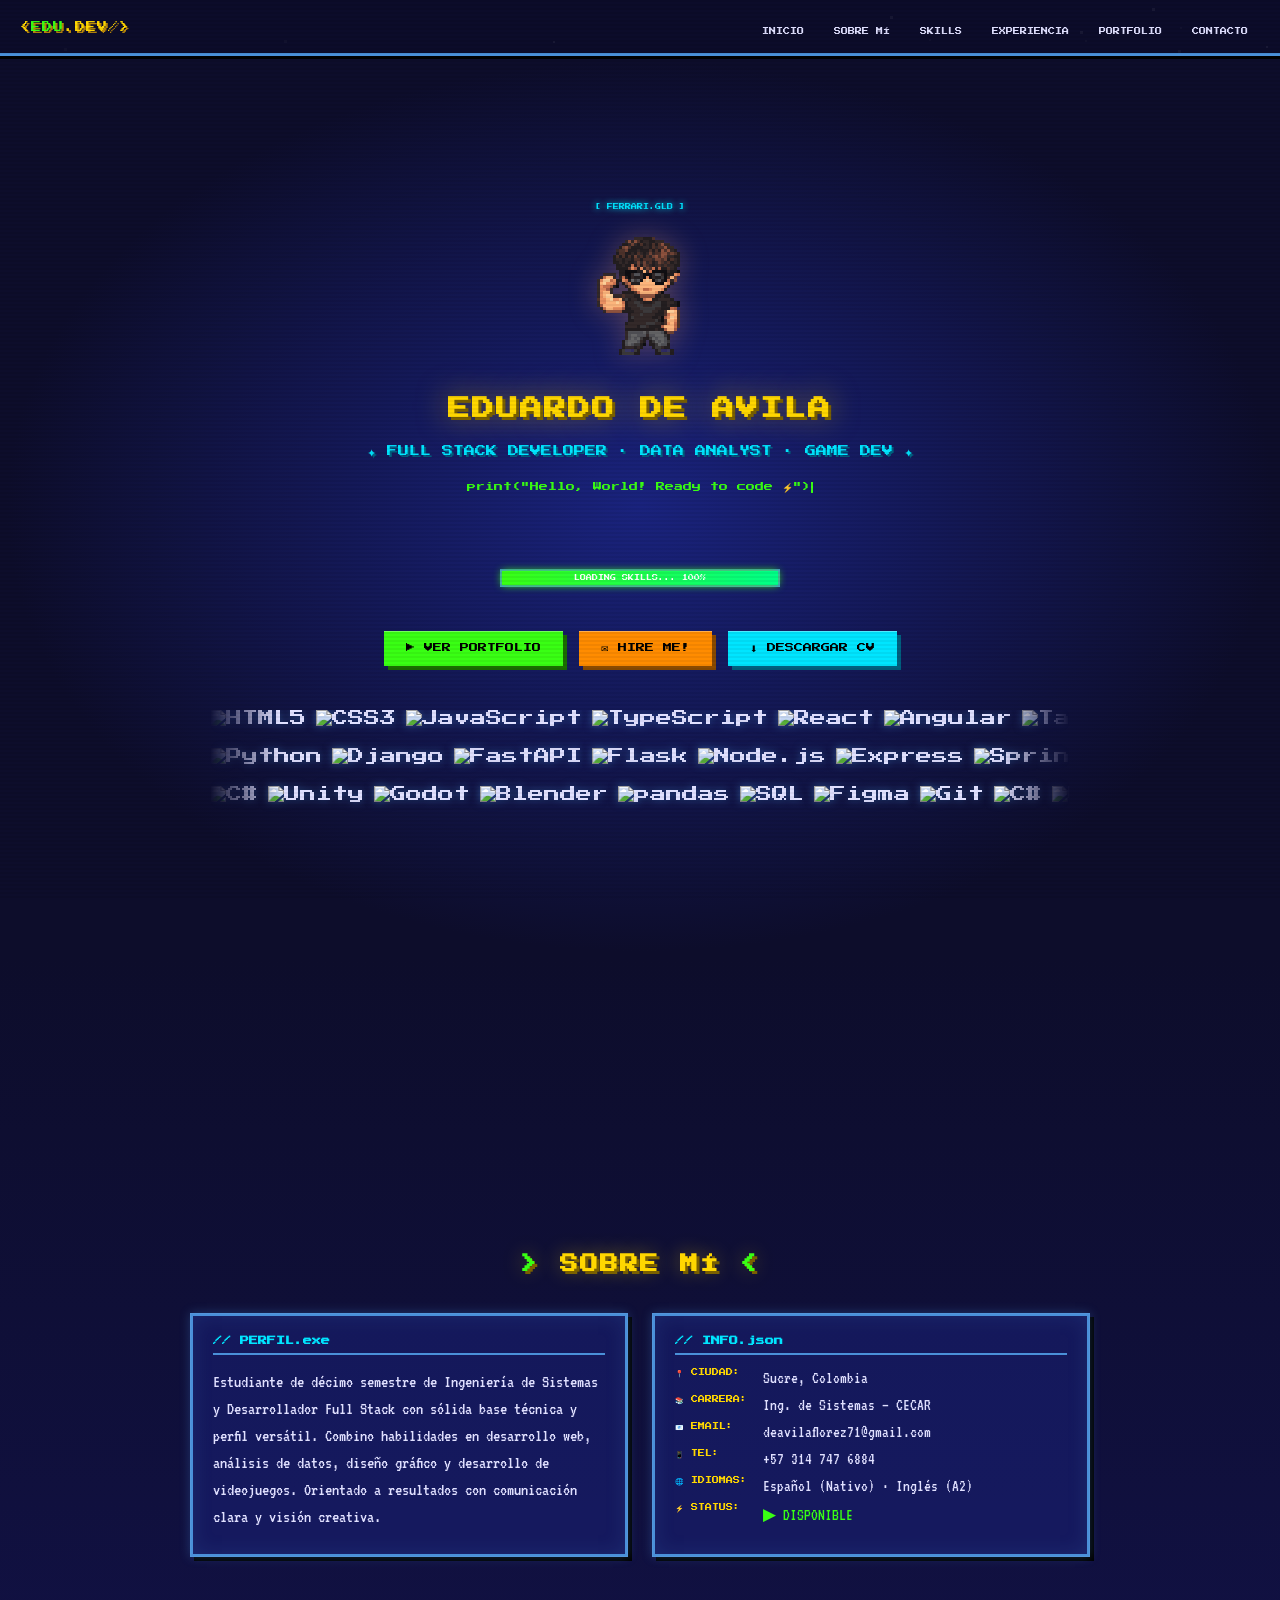
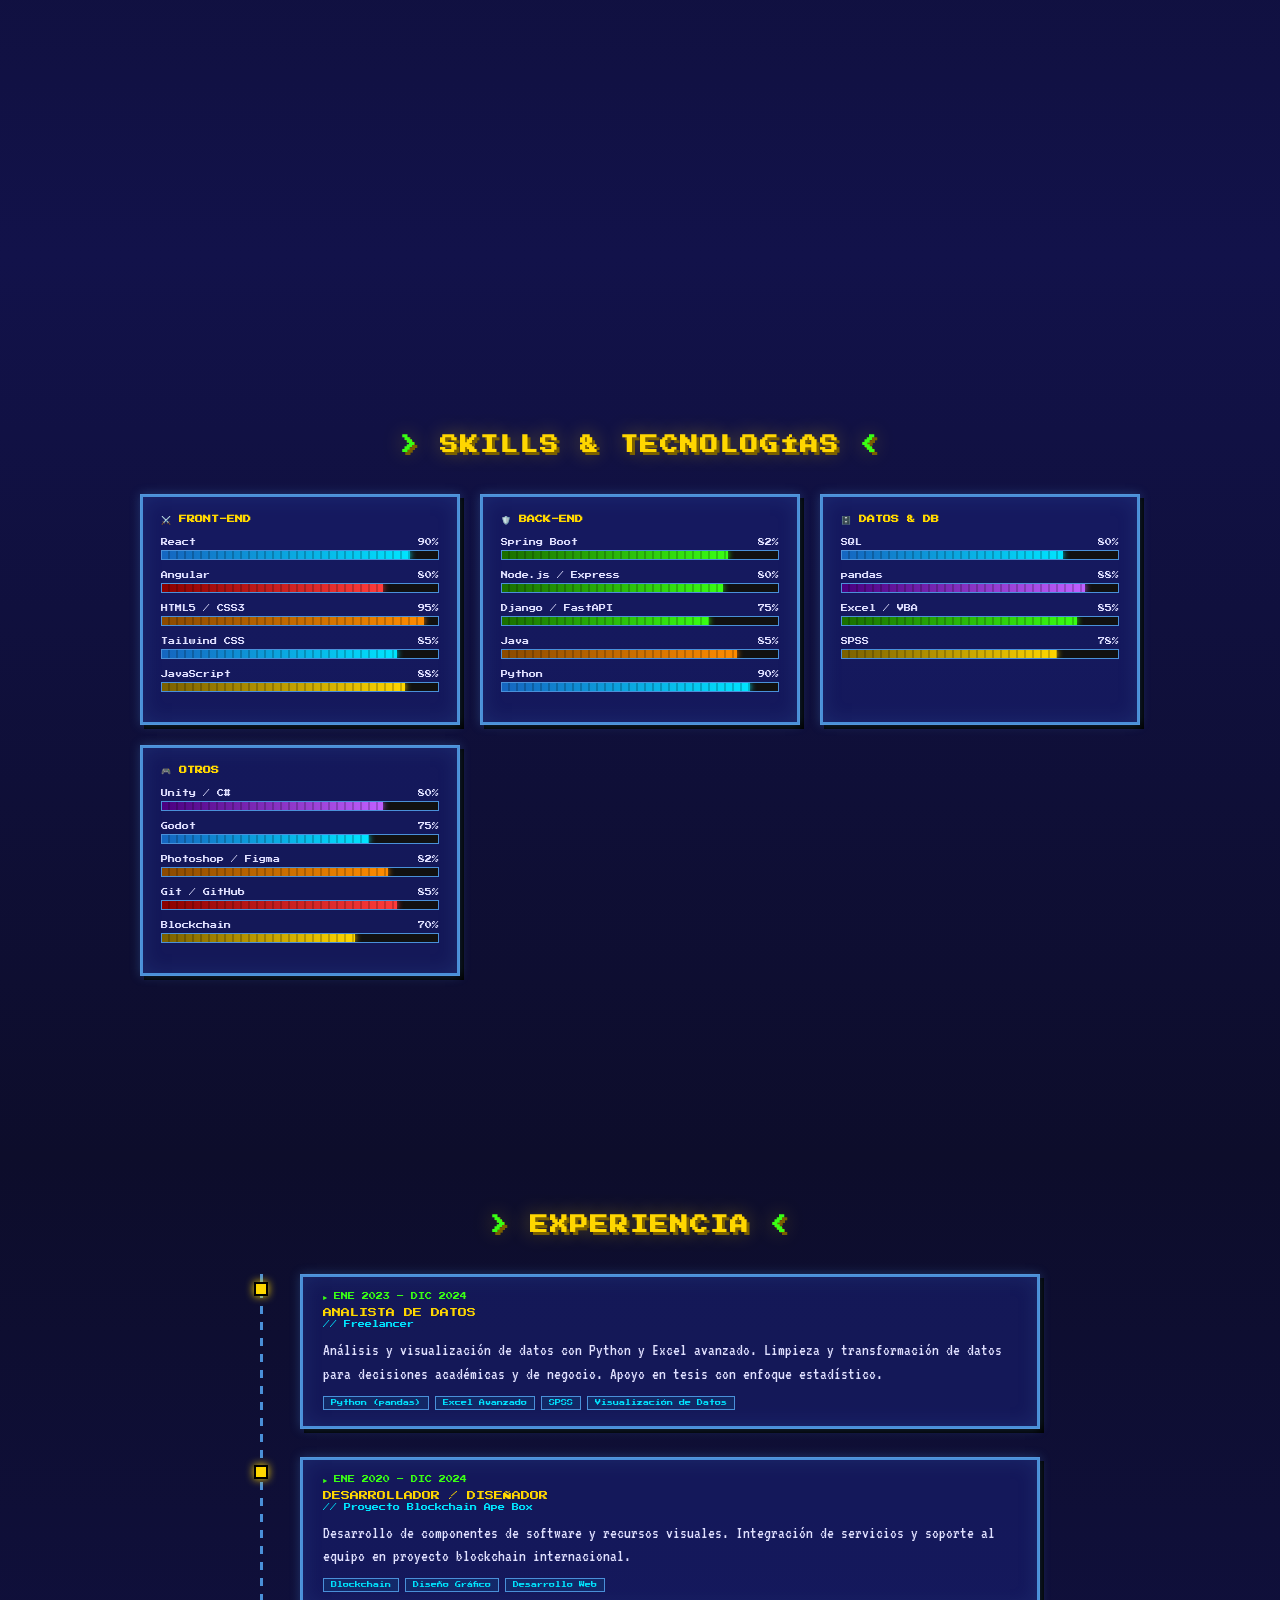
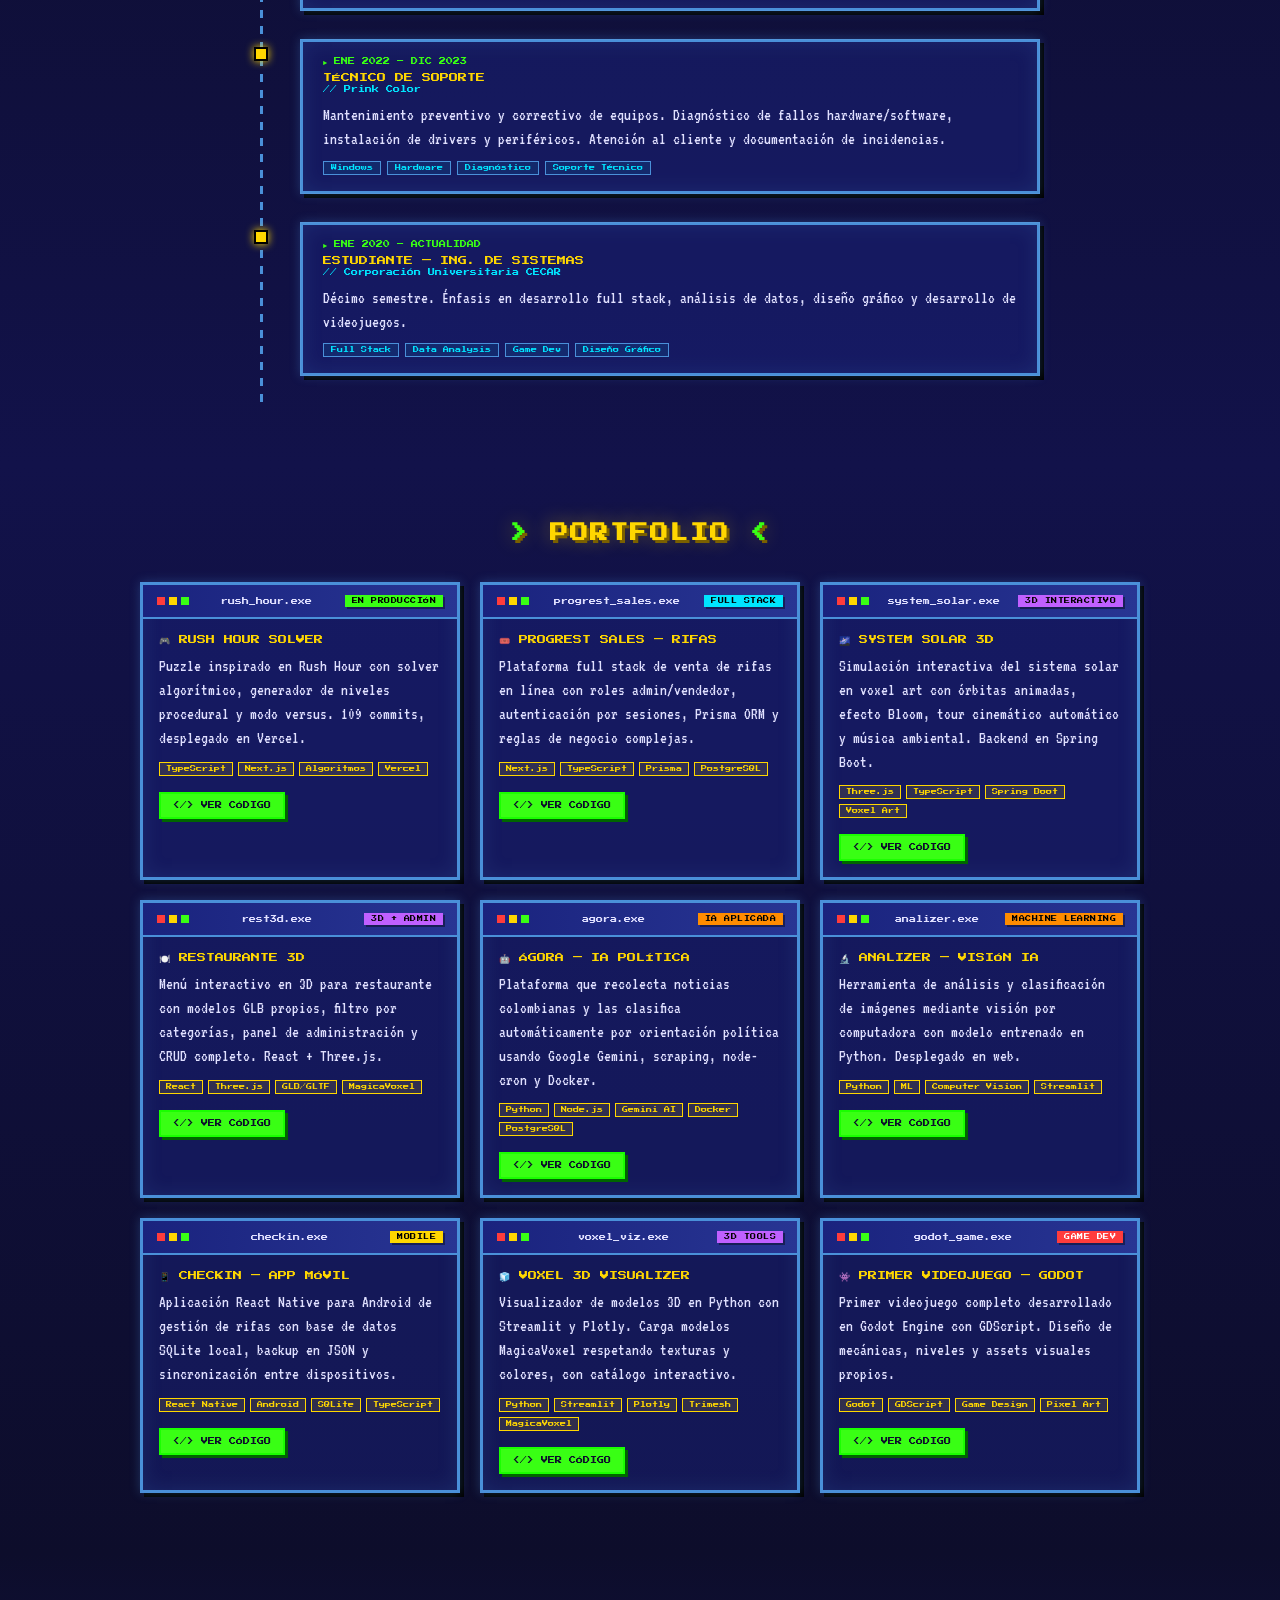
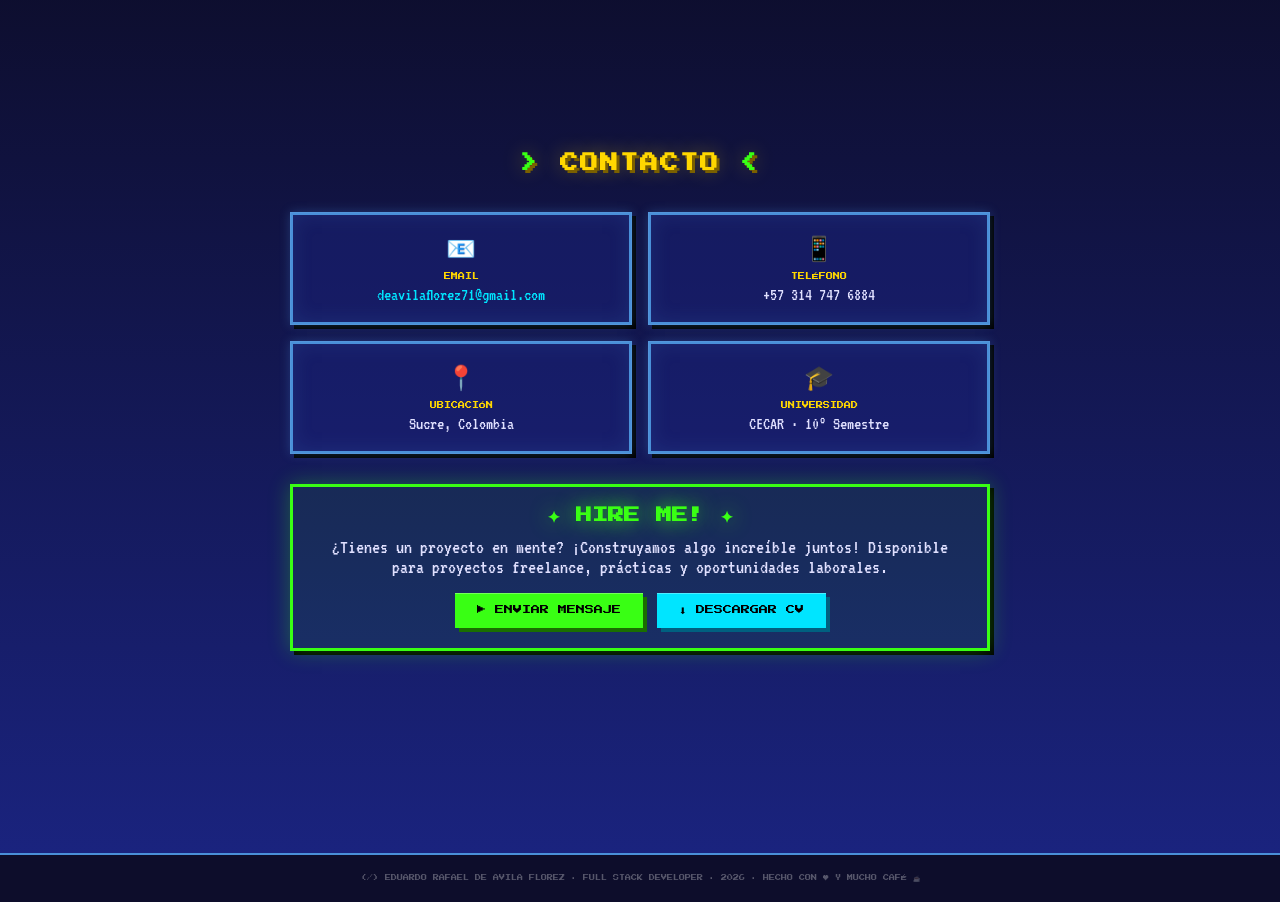
==== index.html @ db842cb8 "Initial commit" ====
<!DOCTYPE html>
<html lang="es">
<head>
  <meta charset="UTF-8" />
  <meta name="viewport" content="width=device-width, initial-scale=1.0, viewport-fit=cover"/>
  <meta name="theme-color" content="#0d0d2b"/>
  <meta name="mobile-web-app-capable" content="yes"/>
  <meta name="apple-mobile-web-app-capable" content="yes"/>
  <meta name="apple-mobile-web-app-status-bar-style" content="black-translucent"/>
  <title>Eduardo De Avila | Full Stack Developer</title>
  <link rel="stylesheet" href="assets/css/style.css"/>
</head>
<body>

<!-- Starfield Canvas -->
<canvas id="stars-canvas"></canvas>

<!-- NAV -->
<nav>
  <div class="nav-logo">&lt;<span>EDU</span>.DEV/&gt;</div>
  <ul class="nav-links" id="nav-links">
    <li><a href="#hero">INICIO</a></li>
    <li><a href="#about">SOBRE MÍ</a></li>
    <li><a href="#skills">SKILLS</a></li>
    <li><a href="#experience">EXPERIENCIA</a></li>
    <li><a href="#portfolio">PORTFOLIO</a></li>
    <li><a href="#contact">CONTACTO</a></li>
  </ul>
  <!-- Botón hamburguesa (solo mobile) -->
  <button class="hamburger" id="hamburger" aria-label="Menú">
    <span></span><span></span><span></span>
  </button>
</nav>

<!-- Menú mobile desplegable -->
<div class="mobile-menu" id="mobile-menu">
  <a href="#hero"       class="mobile-link">INICIO</a>
  <a href="#about"      class="mobile-link">SOBRE MÍ</a>
  <a href="#skills"     class="mobile-link">SKILLS</a>
  <a href="#experience" class="mobile-link">EXPERIENCIA</a>
  <a href="#portfolio"  class="mobile-link">PORTFOLIO</a>
  <a href="#contact"    class="mobile-link">CONTACTO</a>
</div>

<main>

  <!-- ===== HERO ===== -->
  <section id="hero">

    <!-- Three.js canvas para modelos 3D flotantes -->
    <canvas id="three-canvas"></canvas>
    <div class="model-label" id="label-bikes"></div>
    <div class="model-label" id="label-ferrari">[ FERRARI.GLB ]</div>

    <!-- Pixel art character — Eduardo -->
    <img class="pixel-char" src="assets/images/pixelCharacter.png" alt="Eduardo pixel art character"/>

    <h1 class="hero-name">EDUARDO DE AVILA</h1>
    <p class="hero-title">✦ FULL STACK DEVELOPER · DATA ANALYST · GAME DEV ✦</p>

    <div style="overflow:hidden; max-width: 500px; margin: 0 auto 20px;">
      <p class="typewriter">print("Hello, World! Ready to code ⚡")</p>
    </div>

    <div class="loading-bar-container">
      <div class="loading-bar-fill"></div>
      <span class="loading-bar-text">LOADING SKILLS... 100%</span>
    </div>

    <div class="hero-buttons" style="margin-top: 28px;">
      <a href="#portfolio" class="btn-pixel btn-hire">▶ VER PORTFOLIO</a>
      <a href="#contact" class="btn-pixel btn-contact">✉ HIRE ME!</a>
      <a href="assets/Eduardo_De_Avila_CV_2026.pdf" download class="btn-pixel btn-cv">⬇ DESCARGAR CV</a>
    </div>

    <!-- Tech badges — scroll marquee infinito -->
    <div class="badges-wrapper">
      <div class="badges-track">

        <!-- Fila 1: Web & Front-end -->
        <div class="badge-row">
          <img src="https://img.shields.io/badge/HTML5-E34F26?style=for-the-badge&logo=html5&logoColor=white" alt="HTML5"/>
          <img src="https://img.shields.io/badge/CSS3-1572B6?style=for-the-badge&logo=css3&logoColor=white" alt="CSS3"/>
          <img src="https://img.shields.io/badge/JavaScript-F7DF1E?style=for-the-badge&logo=javascript&logoColor=black" alt="JavaScript"/>
          <img src="https://img.shields.io/badge/TypeScript-3178C6?style=for-the-badge&logo=typescript&logoColor=white" alt="TypeScript"/>
          <img src="https://img.shields.io/badge/React-20232A?style=for-the-badge&logo=react&logoColor=61DAFB" alt="React"/>
          <img src="https://img.shields.io/badge/Angular-DD0031?style=for-the-badge&logo=angular&logoColor=white" alt="Angular"/>
          <img src="https://img.shields.io/badge/Tailwind_CSS-38B2AC?style=for-the-badge&logo=tailwind-css&logoColor=white" alt="Tailwind"/>
          <img src="https://img.shields.io/badge/Three.js-000000?style=for-the-badge&logo=three.js&logoColor=white" alt="Three.js"/>
          <!-- duplicado para loop continuo -->
          <img src="https://img.shields.io/badge/HTML5-E34F26?style=for-the-badge&logo=html5&logoColor=white" alt="HTML5"/>
          <img src="https://img.shields.io/badge/CSS3-1572B6?style=for-the-badge&logo=css3&logoColor=white" alt="CSS3"/>
          <img src="https://img.shields.io/badge/JavaScript-F7DF1E?style=for-the-badge&logo=javascript&logoColor=black" alt="JavaScript"/>
          <img src="https://img.shields.io/badge/TypeScript-3178C6?style=for-the-badge&logo=typescript&logoColor=white" alt="TypeScript"/>
          <img src="https://img.shields.io/badge/React-20232A?style=for-the-badge&logo=react&logoColor=61DAFB" alt="React"/>
          <img src="https://img.shields.io/badge/Angular-DD0031?style=for-the-badge&logo=angular&logoColor=white" alt="Angular"/>
          <img src="https://img.shields.io/badge/Tailwind_CSS-38B2AC?style=for-the-badge&logo=tailwind-css&logoColor=white" alt="Tailwind"/>
          <img src="https://img.shields.io/badge/Three.js-000000?style=for-the-badge&logo=three.js&logoColor=white" alt="Three.js"/>
        </div>

        <!-- Fila 2: Back-end & Python (dirección inversa) -->
        <div class="badge-row badge-row-reverse">
          <img src="https://img.shields.io/badge/Python-3776AB?style=for-the-badge&logo=python&logoColor=white" alt="Python"/>
          <img src="https://img.shields.io/badge/Django-092E20?style=for-the-badge&logo=django&logoColor=white" alt="Django"/>
          <img src="https://img.shields.io/badge/FastAPI-009688?style=for-the-badge&logo=fastapi&logoColor=white" alt="FastAPI"/>
          <img src="https://img.shields.io/badge/Flask-000000?style=for-the-badge&logo=flask&logoColor=white" alt="Flask"/>
          <img src="https://img.shields.io/badge/Node.js-339933?style=for-the-badge&logo=nodedotjs&logoColor=white" alt="Node.js"/>
          <img src="https://img.shields.io/badge/Express.js-404D59?style=for-the-badge&logo=express&logoColor=white" alt="Express"/>
          <img src="https://img.shields.io/badge/Spring_Boot-6DB33F?style=for-the-badge&logo=spring-boot&logoColor=white" alt="Spring Boot"/>
          <img src="https://img.shields.io/badge/Java-ED8B00?style=for-the-badge&logo=openjdk&logoColor=white" alt="Java"/>
          <!-- duplicado -->
          <img src="https://img.shields.io/badge/Python-3776AB?style=for-the-badge&logo=python&logoColor=white" alt="Python"/>
          <img src="https://img.shields.io/badge/Django-092E20?style=for-the-badge&logo=django&logoColor=white" alt="Django"/>
          <img src="https://img.shields.io/badge/FastAPI-009688?style=for-the-badge&logo=fastapi&logoColor=white" alt="FastAPI"/>
          <img src="https://img.shields.io/badge/Flask-000000?style=for-the-badge&logo=flask&logoColor=white" alt="Flask"/>
          <img src="https://img.shields.io/badge/Node.js-339933?style=for-the-badge&logo=nodedotjs&logoColor=white" alt="Node.js"/>
          <img src="https://img.shields.io/badge/Express.js-404D59?style=for-the-badge&logo=express&logoColor=white" alt="Express"/>
          <img src="https://img.shields.io/badge/Spring_Boot-6DB33F?style=for-the-badge&logo=spring-boot&logoColor=white" alt="Spring Boot"/>
          <img src="https://img.shields.io/badge/Java-ED8B00?style=for-the-badge&logo=openjdk&logoColor=white" alt="Java"/>
        </div>

        <!-- Fila 3: Game Dev, Datos & Diseño -->
        <div class="badge-row">
          <img src="https://img.shields.io/badge/C%23-239120?style=for-the-badge&logo=csharp&logoColor=white" alt="C#"/>
          <img src="https://img.shields.io/badge/Unity-100000?style=for-the-badge&logo=unity&logoColor=white" alt="Unity"/>
          <img src="https://img.shields.io/badge/Godot-478CBF?style=for-the-badge&logo=godot-engine&logoColor=white" alt="Godot"/>
          <img src="https://img.shields.io/badge/Blender-F5792A?style=for-the-badge&logo=blender&logoColor=white" alt="Blender"/>
          <img src="https://img.shields.io/badge/pandas-150458?style=for-the-badge&logo=pandas&logoColor=white" alt="pandas"/>
          <img src="https://img.shields.io/badge/SQL-4479A1?style=for-the-badge&logo=mysql&logoColor=white" alt="SQL"/>
          <img src="https://img.shields.io/badge/Figma-F24E1E?style=for-the-badge&logo=figma&logoColor=white" alt="Figma"/>
          <img src="https://img.shields.io/badge/Git-F05032?style=for-the-badge&logo=git&logoColor=white" alt="Git"/>
          <!-- duplicado -->
          <img src="https://img.shields.io/badge/C%23-239120?style=for-the-badge&logo=csharp&logoColor=white" alt="C#"/>
          <img src="https://img.shields.io/badge/Unity-100000?style=for-the-badge&logo=unity&logoColor=white" alt="Unity"/>
          <img src="https://img.shields.io/badge/Godot-478CBF?style=for-the-badge&logo=godot-engine&logoColor=white" alt="Godot"/>
          <img src="https://img.shields.io/badge/Blender-F5792A?style=for-the-badge&logo=blender&logoColor=white" alt="Blender"/>
          <img src="https://img.shields.io/badge/pandas-150458?style=for-the-badge&logo=pandas&logoColor=white" alt="pandas"/>
          <img src="https://img.shields.io/badge/SQL-4479A1?style=for-the-badge&logo=mysql&logoColor=white" alt="SQL"/>
          <img src="https://img.shields.io/badge/Figma-F24E1E?style=for-the-badge&logo=figma&logoColor=white" alt="Figma"/>
          <img src="https://img.shields.io/badge/Git-F05032?style=for-the-badge&logo=git&logoColor=white" alt="Git"/>
        </div>

      </div>
    </div>
  </section>

  <!-- ===== ABOUT ===== -->
  <section id="about">
    <h2 class="section-title reveal">SOBRE MÍ</h2>

    <div class="about-grid">
      <div class="pixel-panel about-card reveal">
        <h3>// PERFIL.exe</h3>
        <p>
          Estudiante de décimo semestre de Ingeniería de Sistemas y Desarrollador Full Stack con sólida base técnica y perfil versátil. Combino habilidades en desarrollo web, análisis de datos, diseño gráfico y desarrollo de videojuegos. Orientado a resultados con comunicación clara y visión creativa.
        </p>
      </div>

      <div class="pixel-panel about-card reveal">
        <h3>// INFO.json</h3>
        <div class="info-row">
          <span class="info-label">📍 CIUDAD:</span>
          <span class="info-value">Sucre, Colombia</span>
        </div>
        <div class="info-row">
          <span class="info-label">📚 CARRERA:</span>
          <span class="info-value">Ing. de Sistemas — CECAR</span>
        </div>
        <div class="info-row">
          <span class="info-label">📧 EMAIL:</span>
          <span class="info-value">deavilaflorez71@gmail.com</span>
        </div>
        <div class="info-row">
          <span class="info-label">📱 TEL:</span>
          <span class="info-value">+57 314 747 6884</span>
        </div>
        <div class="info-row">
          <span class="info-label">🌐 IDIOMAS:</span>
          <span class="info-value">Español (Nativo) · Inglés (A2)</span>
        </div>
        <div class="info-row">
          <span class="info-label">⚡ STATUS:</span>
          <span class="info-value" style="color:var(--pixel-green);">▶ DISPONIBLE</span>
        </div>
      </div>
    </div>
  </section>

  <!-- ===== SKILLS ===== -->
  <section id="skills">
    <h2 class="section-title reveal">SKILLS &amp; TECNOLOGÍAS</h2>

    <div class="skills-grid">

      <div class="pixel-panel skill-category reveal">
        <h3>⚔️ FRONT-END</h3>
        <div class="skill-item">
          <div class="skill-name"><span>React</span><span>90%</span></div>
          <div class="skill-bar"><div class="skill-fill fill-blue" data-width="90"></div></div>
        </div>
        <div class="skill-item">
          <div class="skill-name"><span>Angular</span><span>80%</span></div>
          <div class="skill-bar"><div class="skill-fill fill-red" data-width="80"></div></div>
        </div>
        <div class="skill-item">
          <div class="skill-name"><span>HTML5 / CSS3</span><span>95%</span></div>
          <div class="skill-bar"><div class="skill-fill fill-orange" data-width="95"></div></div>
        </div>
        <div class="skill-item">
          <div class="skill-name"><span>Tailwind CSS</span><span>85%</span></div>
          <div class="skill-bar"><div class="skill-fill fill-blue" data-width="85"></div></div>
        </div>
        <div class="skill-item">
          <div class="skill-name"><span>JavaScript</span><span>88%</span></div>
          <div class="skill-bar"><div class="skill-fill fill-yellow" data-width="88"></div></div>
        </div>
      </div>

      <div class="pixel-panel skill-category reveal">
        <h3>🛡️ BACK-END</h3>
        <div class="skill-item">
          <div class="skill-name"><span>Spring Boot</span><span>82%</span></div>
          <div class="skill-bar"><div class="skill-fill fill-green" data-width="82"></div></div>
        </div>
        <div class="skill-item">
          <div class="skill-name"><span>Node.js / Express</span><span>80%</span></div>
          <div class="skill-bar"><div class="skill-fill fill-green" data-width="80"></div></div>
        </div>
        <div class="skill-item">
          <div class="skill-name"><span>Django / FastAPI</span><span>75%</span></div>
          <div class="skill-bar"><div class="skill-fill fill-green" data-width="75"></div></div>
        </div>
        <div class="skill-item">
          <div class="skill-name"><span>Java</span><span>85%</span></div>
          <div class="skill-bar"><div class="skill-fill fill-orange" data-width="85"></div></div>
        </div>
        <div class="skill-item">
          <div class="skill-name"><span>Python</span><span>90%</span></div>
          <div class="skill-bar"><div class="skill-fill fill-blue" data-width="90"></div></div>
        </div>
      </div>

      <div class="pixel-panel skill-category reveal">
        <h3>🗄️ DATOS &amp; DB</h3>
        <div class="skill-item">
          <div class="skill-name"><span>SQL</span><span>80%</span></div>
          <div class="skill-bar"><div class="skill-fill fill-blue" data-width="80"></div></div>
        </div>
        <div class="skill-item">
          <div class="skill-name"><span>pandas</span><span>88%</span></div>
          <div class="skill-bar"><div class="skill-fill fill-purple" data-width="88"></div></div>
        </div>
        <div class="skill-item">
          <div class="skill-name"><span>Excel / VBA</span><span>85%</span></div>
          <div class="skill-bar"><div class="skill-fill fill-green" data-width="85"></div></div>
        </div>
        <div class="skill-item">
          <div class="skill-name"><span>SPSS</span><span>78%</span></div>
          <div class="skill-bar"><div class="skill-fill fill-yellow" data-width="78"></div></div>
        </div>
      </div>

      <div class="pixel-panel skill-category reveal">
        <h3>🎮 OTROS</h3>
        <div class="skill-item">
          <div class="skill-name"><span>Unity / C#</span><span>80%</span></div>
          <div class="skill-bar"><div class="skill-fill fill-purple" data-width="80"></div></div>
        </div>
        <div class="skill-item">
          <div class="skill-name"><span>Godot</span><span>75%</span></div>
          <div class="skill-bar"><div class="skill-fill fill-blue" data-width="75"></div></div>
        </div>
        <div class="skill-item">
          <div class="skill-name"><span>Photoshop / Figma</span><span>82%</span></div>
          <div class="skill-bar"><div class="skill-fill fill-orange" data-width="82"></div></div>
        </div>
        <div class="skill-item">
          <div class="skill-name"><span>Git / GitHub</span><span>85%</span></div>
          <div class="skill-bar"><div class="skill-fill fill-red" data-width="85"></div></div>
        </div>
        <div class="skill-item">
          <div class="skill-name"><span>Blockchain</span><span>70%</span></div>
          <div class="skill-bar"><div class="skill-fill fill-yellow" data-width="70"></div></div>
        </div>
      </div>

    </div>
  </section>

  <!-- ===== EXPERIENCE ===== -->
  <section id="experience">
    <h2 class="section-title reveal">EXPERIENCIA</h2>

    <div class="timeline">

      <div class="timeline-item reveal">
        <div class="timeline-dot"></div>
        <div class="pixel-panel timeline-card">
          <div class="timeline-date">► ENE 2023 – DIC 2024</div>
          <div class="timeline-role">ANALISTA DE DATOS</div>
          <div class="timeline-company">// Freelancer</div>
          <p class="timeline-desc">Análisis y visualización de datos con Python y Excel avanzado. Limpieza y transformación de datos para decisiones académicas y de negocio. Apoyo en tesis con enfoque estadístico.</p>
          <div class="tag-list">
            <span class="tag">Python (pandas)</span>
            <span class="tag">Excel Avanzado</span>
            <span class="tag">SPSS</span>
            <span class="tag">Visualización de Datos</span>
          </div>
        </div>
      </div>

      <div class="timeline-item reveal">
        <div class="timeline-dot"></div>
        <div class="pixel-panel timeline-card">
          <div class="timeline-date">► ENE 2020 – DIC 2024</div>
          <div class="timeline-role">DESARROLLADOR / DISEÑADOR</div>
          <div class="timeline-company">// Proyecto Blockchain Ape Box</div>
          <p class="timeline-desc">Desarrollo de componentes de software y recursos visuales. Integración de servicios y soporte al equipo en proyecto blockchain internacional.</p>
          <div class="tag-list">
            <span class="tag">Blockchain</span>
            <span class="tag">Diseño Gráfico</span>
            <span class="tag">Desarrollo Web</span>
          </div>
        </div>
      </div>

      <div class="timeline-item reveal">
        <div class="timeline-dot"></div>
        <div class="pixel-panel timeline-card">
          <div class="timeline-date">► ENE 2022 – DIC 2023</div>
          <div class="timeline-role">TÉCNICO DE SOPORTE</div>
          <div class="timeline-company">// Prink Color</div>
          <p class="timeline-desc">Mantenimiento preventivo y correctivo de equipos. Diagnóstico de fallos hardware/software, instalación de drivers y periféricos. Atención al cliente y documentación de incidencias.</p>
          <div class="tag-list">
            <span class="tag">Windows</span>
            <span class="tag">Hardware</span>
            <span class="tag">Diagnóstico</span>
            <span class="tag">Soporte Técnico</span>
          </div>
        </div>
      </div>

      <div class="timeline-item reveal">
        <div class="timeline-dot"></div>
        <div class="pixel-panel timeline-card">
          <div class="timeline-date">► ENE 2020 – ACTUALIDAD</div>
          <div class="timeline-role">ESTUDIANTE — ING. DE SISTEMAS</div>
          <div class="timeline-company">// Corporación Universitaria CECAR</div>
          <p class="timeline-desc">Décimo semestre. Énfasis en desarrollo full stack, análisis de datos, diseño gráfico y desarrollo de videojuegos.</p>
          <div class="tag-list">
            <span class="tag">Full Stack</span>
            <span class="tag">Data Analysis</span>
            <span class="tag">Game Dev</span>
            <span class="tag">Diseño Gráfico</span>
          </div>
        </div>
      </div>

    </div>
  </section>

  <!-- ===== PORTFOLIO ===== -->
  <section id="portfolio">
    <h2 class="section-title reveal">PORTFOLIO</h2>


    <div class="projects-grid">

      <div class="pixel-panel project-card reveal">
        <div class="project-header">
          <div class="project-dots">
            <div class="dot dot-red"></div>
            <div class="dot dot-yellow"></div>
            <div class="dot dot-green"></div>
          </div>
          <div class="project-title-bar">rush_hour.exe</div>
          <span class="project-badge" style="background:#39FF14;color:#000">EN PRODUCCIÓN</span>
        </div>
        <div class="project-body">
          <div class="project-name">🎮 RUSH HOUR SOLVER</div>
          <p class="project-desc">Puzzle inspirado en Rush Hour con solver algorítmico, generador de niveles procedural y modo versus. 109 commits, desplegado en Vercel.</p>
          <div class="project-tech">
            <span class="tech-tag">TypeScript</span><span class="tech-tag">Next.js</span><span class="tech-tag">Algoritmos</span><span class="tech-tag">Vercel</span>
          </div>
          <a href="https://github.com/vanguardfisherman/rush_hour" target="_blank" class="btn-github">&#60;/&#62; VER CÓDIGO</a>
        </div>
      </div>

      <div class="pixel-panel project-card reveal">
        <div class="project-header">
          <div class="project-dots">
            <div class="dot dot-red"></div>
            <div class="dot dot-yellow"></div>
            <div class="dot dot-green"></div>
          </div>
          <div class="project-title-bar">progrest_sales.exe</div>
          <span class="project-badge" style="background:#00e5ff;color:#000">FULL STACK</span>
        </div>
        <div class="project-body">
          <div class="project-name">🎟️ PROGREST SALES — RIFAS</div>
          <p class="project-desc">Plataforma full stack de venta de rifas en línea con roles admin/vendedor, autenticación por sesiones, Prisma ORM y reglas de negocio complejas.</p>
          <div class="project-tech">
            <span class="tech-tag">Next.js</span><span class="tech-tag">TypeScript</span><span class="tech-tag">Prisma</span><span class="tech-tag">PostgreSQL</span>
          </div>
          <a href="https://github.com/vanguardfisherman/progrest-sales" target="_blank" class="btn-github">&#60;/&#62; VER CÓDIGO</a>
        </div>
      </div>

      <div class="pixel-panel project-card reveal">
        <div class="project-header">
          <div class="project-dots">
            <div class="dot dot-red"></div>
            <div class="dot dot-yellow"></div>
            <div class="dot dot-green"></div>
          </div>
          <div class="project-title-bar">system_solar.exe</div>
          <span class="project-badge" style="background:#c060ff;color:#000">3D INTERACTIVO</span>
        </div>
        <div class="project-body">
          <div class="project-name">🌌 SYSTEM SOLAR 3D</div>
          <p class="project-desc">Simulación interactiva del sistema solar en voxel art con órbitas animadas, efecto Bloom, tour cinemático automático y música ambiental. Backend en Spring Boot.</p>
          <div class="project-tech">
            <span class="tech-tag">Three.js</span><span class="tech-tag">TypeScript</span><span class="tech-tag">Spring Boot</span><span class="tech-tag">Voxel Art</span>
          </div>
          <a href="https://github.com/vanguardfisherman/systemsolar" target="_blank" class="btn-github">&#60;/&#62; VER CÓDIGO</a>
        </div>
      </div>

      <div class="pixel-panel project-card reveal">
        <div class="project-header">
          <div class="project-dots">
            <div class="dot dot-red"></div>
            <div class="dot dot-yellow"></div>
            <div class="dot dot-green"></div>
          </div>
          <div class="project-title-bar">rest3d.exe</div>
          <span class="project-badge" style="background:#c060ff;color:#000">3D + ADMIN</span>
        </div>
        <div class="project-body">
          <div class="project-name">🍽️ RESTAURANTE 3D</div>
          <p class="project-desc">Menú interactivo en 3D para restaurante con modelos GLB propios, filtro por categorías, panel de administración y CRUD completo. React + Three.js.</p>
          <div class="project-tech">
            <span class="tech-tag">React</span><span class="tech-tag">Three.js</span><span class="tech-tag">GLB/GLTF</span><span class="tech-tag">MagicaVoxel</span>
          </div>
          <a href="https://github.com/vanguardfisherman/rest3D" target="_blank" class="btn-github">&#60;/&#62; VER CÓDIGO</a>
        </div>
      </div>

      <div class="pixel-panel project-card reveal">
        <div class="project-header">
          <div class="project-dots">
            <div class="dot dot-red"></div>
            <div class="dot dot-yellow"></div>
            <div class="dot dot-green"></div>
          </div>
          <div class="project-title-bar">agora.exe</div>
          <span class="project-badge" style="background:#FF8C00;color:#000">IA APLICADA</span>
        </div>
        <div class="project-body">
          <div class="project-name">🤖 ÁGORA — IA POLÍTICA</div>
          <p class="project-desc">Plataforma que recolecta noticias colombianas y las clasifica automáticamente por orientación política usando Google Gemini, scraping, node-cron y Docker.</p>
          <div class="project-tech">
            <span class="tech-tag">Python</span><span class="tech-tag">Node.js</span><span class="tech-tag">Gemini AI</span><span class="tech-tag">Docker</span><span class="tech-tag">PostgreSQL</span>
          </div>
          <a href="https://github.com/vanguardfisherman/Agora" target="_blank" class="btn-github">&#60;/&#62; VER CÓDIGO</a>
        </div>
      </div>

      <div class="pixel-panel project-card reveal">
        <div class="project-header">
          <div class="project-dots">
            <div class="dot dot-red"></div>
            <div class="dot dot-yellow"></div>
            <div class="dot dot-green"></div>
          </div>
          <div class="project-title-bar">analizer.exe</div>
          <span class="project-badge" style="background:#FF8C00;color:#000">MACHINE LEARNING</span>
        </div>
        <div class="project-body">
          <div class="project-name">🔬 ANALIZER — VISIÓN IA</div>
          <p class="project-desc">Herramienta de análisis y clasificación de imágenes mediante visión por computadora con modelo entrenado en Python. Desplegado en web.</p>
          <div class="project-tech">
            <span class="tech-tag">Python</span><span class="tech-tag">ML</span><span class="tech-tag">Computer Vision</span><span class="tech-tag">Streamlit</span>
          </div>
          <a href="https://github.com/vanguardfisherman/analizer" target="_blank" class="btn-github">&#60;/&#62; VER CÓDIGO</a>
        </div>
      </div>

      <div class="pixel-panel project-card reveal">
        <div class="project-header">
          <div class="project-dots">
            <div class="dot dot-red"></div>
            <div class="dot dot-yellow"></div>
            <div class="dot dot-green"></div>
          </div>
          <div class="project-title-bar">checkin.exe</div>
          <span class="project-badge" style="background:#FFD700;color:#000">MOBILE</span>
        </div>
        <div class="project-body">
          <div class="project-name">📱 CHECKIN — APP MÓVIL</div>
          <p class="project-desc">Aplicación React Native para Android de gestión de rifas con base de datos SQLite local, backup en JSON y sincronización entre dispositivos.</p>
          <div class="project-tech">
            <span class="tech-tag">React Native</span><span class="tech-tag">Android</span><span class="tech-tag">SQLite</span><span class="tech-tag">TypeScript</span>
          </div>
          <a href="https://github.com/vanguardfisherman/checkin" target="_blank" class="btn-github">&#60;/&#62; VER CÓDIGO</a>
        </div>
      </div>

      <div class="pixel-panel project-card reveal">
        <div class="project-header">
          <div class="project-dots">
            <div class="dot dot-red"></div>
            <div class="dot dot-yellow"></div>
            <div class="dot dot-green"></div>
          </div>
          <div class="project-title-bar">voxel_viz.exe</div>
          <span class="project-badge" style="background:#c060ff;color:#000">3D TOOLS</span>
        </div>
        <div class="project-body">
          <div class="project-name">🧊 VOXEL 3D VISUALIZER</div>
          <p class="project-desc">Visualizador de modelos 3D en Python con Streamlit y Plotly. Carga modelos MagicaVoxel respetando texturas y colores, con catálogo interactivo.</p>
          <div class="project-tech">
            <span class="tech-tag">Python</span><span class="tech-tag">Streamlit</span><span class="tech-tag">Plotly</span><span class="tech-tag">Trimesh</span><span class="tech-tag">MagicaVoxel</span>
          </div>
          <a href="https://github.com/vanguardfisherman/virtual-3d-object-visualizer" target="_blank" class="btn-github">&#60;/&#62; VER CÓDIGO</a>
        </div>
      </div>

      <div class="pixel-panel project-card reveal">
        <div class="project-header">
          <div class="project-dots">
            <div class="dot dot-red"></div>
            <div class="dot dot-yellow"></div>
            <div class="dot dot-green"></div>
          </div>
          <div class="project-title-bar">godot_game.exe</div>
          <span class="project-badge" style="background:#ff3c3c;color:#fff">GAME DEV</span>
        </div>
        <div class="project-body">
          <div class="project-name">👾 PRIMER VIDEOJUEGO — GODOT</div>
          <p class="project-desc">Primer videojuego completo desarrollado en Godot Engine con GDScript. Diseño de mecánicas, niveles y assets visuales propios.</p>
          <div class="project-tech">
            <span class="tech-tag">Godot</span><span class="tech-tag">GDScript</span><span class="tech-tag">Game Design</span><span class="tech-tag">Pixel Art</span>
          </div>
          <a href="https://github.com/vanguardfisherman/tutorial-game" target="_blank" class="btn-github">&#60;/&#62; VER CÓDIGO</a>
        </div>
      </div>

    </div>
  </section>

  <!-- ===== CONTACT ===== -->
  <section id="contact">
    <h2 class="section-title reveal">CONTACTO</h2>

    <div class="contact-inner">
      <div class="contact-grid reveal">
        <div class="pixel-panel contact-card">
          <span class="contact-icon">📧</span>
          <div class="contact-label">EMAIL</div>
          <div class="contact-value">
            <a href="mailto:deavilaflorez71@gmail.com">deavilaflorez71@gmail.com</a>
          </div>
        </div>
        <div class="pixel-panel contact-card">
          <span class="contact-icon">📱</span>
          <div class="contact-label">TELÉFONO</div>
          <div class="contact-value">+57 314 747 6884</div>
        </div>
        <div class="pixel-panel contact-card">
          <span class="contact-icon">📍</span>
          <div class="contact-label">UBICACIÓN</div>
          <div class="contact-value">Sucre, Colombia</div>
        </div>
        <div class="pixel-panel contact-card">
          <span class="contact-icon">🎓</span>
          <div class="contact-label">UNIVERSIDAD</div>
          <div class="contact-value">CECAR · 10° Semestre</div>
        </div>
      </div>

      <div class="hire-banner reveal">
        <h2>✦ HIRE ME! ✦</h2>
        <p>¿Tienes un proyecto en mente? ¡Construyamos algo increíble juntos! Disponible para proyectos freelance, prácticas y oportunidades laborales.</p>
        <div style="display:flex;gap:14px;flex-wrap:wrap;justify-content:center;margin-top:8px;">
          <a href="mailto:deavilaflorez71@gmail.com" class="btn-pixel btn-hire">▶ ENVIAR MENSAJE</a>
          <a href="assets/Eduardo_De_Avila_CV_2026.pdf" download class="btn-pixel btn-cv">⬇ DESCARGAR CV</a>
        </div>
      </div>
    </div>
  </section>

</main>

<footer>
  &lt;/&gt; EDUARDO RAFAEL DE AVILA FLOREZ · FULL STACK DEVELOPER · 2026 · HECHO CON ♥ Y MUCHO CAFÉ ☕
</footer>



<!-- ===== THREE.JS — MODELOS 3D FLOTANTES ===== -->




<!-- Three.js CDN -->
<script src="https://cdnjs.cloudflare.com/ajax/libs/three.js/r128/three.min.js"></script>
<script src="https://cdn.jsdelivr.net/npm/three@0.128.0/examples/js/loaders/GLTFLoader.js"></script>
<!-- App scripts -->
<script src="assets/js/main.js"></script>
</body>
</html>
---- assets/css/style.css ----
@import url('https://fonts.googleapis.com/css2?family=Press+Start+2P&family=VT323:wght@400&display=swap');

    :root {
      --pixel-yellow: #FFD700;
      --pixel-blue: #1a237e;
      --pixel-dark: #0d0d2b;
      --pixel-mid: #1b1b4b;
      --pixel-border: #4a90d9;
      --pixel-green: #39FF14;
      --pixel-red: #ff3c3c;
      --pixel-orange: #FF8C00;
      --pixel-cyan: #00e5ff;
      --pixel-white: #e0e0ff;
      --star-color: rgba(255,255,255,0.8);
    }

    * { box-sizing: border-box; margin: 0; padding: 0; }

    body {
      background-color: var(--pixel-dark);
      color: var(--pixel-white);
      font-family: 'Press Start 2P', monospace;
      overflow-x: hidden;
      cursor: url("data:image/svg+xml,%3Csvg xmlns='http://www.w3.org/2000/svg' width='20' height='20'%3E%3Cpolygon points='0,0 0,16 4,12 7,19 9,18 6,11 11,11' fill='white' stroke='black' stroke-width='1'/%3E%3C/svg%3E"), auto;
    }

    /* Starfield */
    #stars-canvas {
      position: fixed;
      top: 0; left: 0;
      width: 100%; height: 100%;
      z-index: 0;
      pointer-events: none;
    }

    /* Scanlines overlay */
    body::after {
      content: '';
      position: fixed;
      top: 0; left: 0;
      width: 100%; height: 100%;
      background: repeating-linear-gradient(
        0deg,
        transparent,
        transparent 2px,
        rgba(0,0,0,0.05) 2px,
        rgba(0,0,0,0.05) 4px
      );
      pointer-events: none;
      z-index: 1000;
    }

    /* ===== NAV ===== */
    nav {
      position: fixed;
      top: 0; left: 0; right: 0;
      z-index: 999;
      background: rgba(13,13,43,0.95);
      border-bottom: 3px solid var(--pixel-border);
      padding: 0 20px;
      display: flex;
      align-items: center;
      justify-content: space-between;
      height: 56px;
      box-shadow: 0 3px 0 #000;
    }

    .nav-logo {
      font-family: 'Press Start 2P', monospace;
      font-size: 10px;
      color: var(--pixel-yellow);
      text-shadow: 2px 2px 0 #b8860b;
      letter-spacing: 1px;
    }
    .nav-logo span { color: var(--pixel-green); }

    .nav-links {
      display: flex;
      gap: 6px;
      list-style: none;
    }
    .nav-links a {
      font-family: 'Press Start 2P', monospace;
      font-size: 7px;
      color: var(--pixel-white);
      text-decoration: none;
      padding: 6px 10px;
      border: 2px solid transparent;
      transition: all 0.1s;
      image-rendering: pixelated;
    }
    .nav-links a:hover {
      color: var(--pixel-yellow);
      border-color: var(--pixel-yellow);
      background: rgba(255,215,0,0.1);
      box-shadow: 0 0 8px var(--pixel-yellow);
    }

    /* ===== MAIN WRAPPER ===== */
    main {
      position: relative;
      z-index: 2;
      padding-top: 56px;
    }

    section {
      min-height: 100vh;
      padding: 60px 20px;
      display: flex;
      flex-direction: column;
      align-items: center;
      justify-content: center;
    }

    /* ===== PIXEL PANEL ===== */
    .pixel-panel {
      border: 3px solid var(--pixel-border);
      background: rgba(26, 35, 126, 0.5);
      box-shadow:
        inset 0 0 20px rgba(74,144,217,0.15),
        0 0 10px rgba(74,144,217,0.3),
        4px 4px 0 #000;
      padding: 24px;
      image-rendering: pixelated;
      position: relative;
    }
    .pixel-panel::before {
      content: '';
      position: absolute;
      top: -3px; left: -3px; right: -3px; bottom: -3px;
      border: 1px solid rgba(255,255,255,0.05);
      pointer-events: none;
    }

    /* ===== SECTION TITLE ===== */
    .section-title {
      font-size: 18px;
      color: var(--pixel-yellow);
      text-shadow: 3px 3px 0 #7a6000, 0 0 20px rgba(255,215,0,0.4);
      margin-bottom: 40px;
      text-align: center;
      letter-spacing: 2px;
      position: relative;
    }
    .section-title::before { content: '> '; color: var(--pixel-green); }
    .section-title::after { content: ' <'; color: var(--pixel-green); }

    /* ===== HERO SECTION ===== */
    #hero {
      background: radial-gradient(ellipse at center, #1a237e 0%, #0d0d2b 70%);
      text-align: center;
      gap: 16px;
      position: relative;
      overflow: hidden;
      /* En desktop el hero ocupa el viewport completo */
      min-height: 100svh;
    }

    /* Three.js canvas — fondo del hero */
    #three-canvas {
      position: absolute;
      top: 0; left: 0;
      width: 100%; height: 100%;
      z-index: 1;
      pointer-events: none;
    }

    /* Todo el contenido del hero por encima del canvas 3D */
    #hero > *:not(#three-canvas) {
      position: relative;
      z-index: 2;
    }

    /* Label 3D debajo de cada modelo */
    .model-label {
      position: absolute;
      font-size: 6px;
      color: var(--pixel-cyan);
      text-shadow: 0 0 6px var(--pixel-cyan);
      pointer-events: none;
      z-index: 3;
      white-space: nowrap;
      animation: blink-label 2s step-end infinite;
    }
    @keyframes blink-label {
      0%,100%{opacity:1} 50%{opacity:0.4}
    }

    .hero-sprite {
      width: 96px;
      height: 96px;
      image-rendering: pixelated;
      margin: 0 auto 20px;
      animation: float 3s ease-in-out infinite;
    }

    /* Pixel art character SVG */
    .pixel-char {
      width: auto;
      height: 140px;
      image-rendering: pixelated;
      image-rendering: crisp-edges;
      animation: float 3s ease-in-out infinite;
      margin: 0 auto 16px;
      display: block;
      filter: drop-shadow(0 0 14px rgba(212,144,106,0.35));
    }

    @keyframes float {
      0%, 100% { transform: translateY(0px); }
      50% { transform: translateY(-10px); }
    }

    .hero-name {
      font-size: clamp(14px, 3vw, 22px);
      color: var(--pixel-yellow);
      text-shadow: 3px 3px 0 #7a6000, 0 0 30px rgba(255,215,0,0.5);
      margin-bottom: 10px;
      letter-spacing: 2px;
    }

    .hero-title {
      font-size: clamp(7px, 1.5vw, 11px);
      color: var(--pixel-cyan);
      text-shadow: 2px 2px 0 #006080;
      margin-bottom: 6px;
    }

    .typewriter {
      font-size: 9px;
      color: var(--pixel-green);
      overflow: hidden;
      white-space: nowrap;
      border-right: 2px solid var(--pixel-green);
      width: 0;
      animation: typing 3.5s steps(40, end) forwards, blink 0.75s step-end infinite;
      margin: 0 auto 24px;
    }
    @keyframes typing { from { width: 0 } to { width: 100% } }
    @keyframes blink { from, to { border-color: transparent } 50% { border-color: var(--pixel-green); } }

    .hero-buttons {
      display: flex;
      gap: 16px;
      flex-wrap: wrap;
      justify-content: center;
    }

    .btn-pixel {
      font-family: 'Press Start 2P', monospace;
      font-size: 9px;
      padding: 12px 22px;
      border: none;
      cursor: pointer;
      text-decoration: none;
      display: inline-block;
      transition: transform 0.1s;
      image-rendering: pixelated;
    }
    .btn-pixel:active { transform: translate(2px, 2px); }

    .btn-hire {
      background: var(--pixel-green);
      color: #000;
      box-shadow: 4px 4px 0 #1a6e00, inset 0 1px 0 rgba(255,255,255,0.3);
    }
    .btn-hire:hover { background: #50ff30; box-shadow: 6px 6px 0 #1a6e00; }

    .btn-contact {
      background: var(--pixel-orange);
      color: #000;
      box-shadow: 4px 4px 0 #8a4a00, inset 0 1px 0 rgba(255,255,255,0.3);
    }
    .btn-contact:hover { background: #ffaa30; }

    .btn-cv {
      background: var(--pixel-cyan);
      color: #000;
      box-shadow: 4px 4px 0 #006080, inset 0 1px 0 rgba(255,255,255,0.3);
    }
    .btn-cv:hover { background: #40f0ff; box-shadow: 6px 6px 0 #006080; }

    /* Loading bar */
    .loading-bar-container {
      width: 280px;
      border: 2px solid var(--pixel-border);
      background: #000;
      margin: 16px auto 0;
      height: 18px;
      position: relative;
    }
    .loading-bar-fill {
      height: 100%;
      background: linear-gradient(90deg, var(--pixel-green) 0%, #00ff88 100%);
      width: 0%;
      animation: load 2.5s ease forwards 0.5s;
      box-shadow: 0 0 8px var(--pixel-green);
    }
    .loading-bar-text {
      position: absolute;
      top: 50%; left: 50%;
      transform: translate(-50%, -50%);
      font-size: 6px;
      color: #fff;
      white-space: nowrap;
    }
    @keyframes load { to { width: 100%; } }

    /* ===== BADGES MARQUEE ===== */
    .badges-wrapper {
      width: 100%;
      max-width: 860px;
      overflow: hidden;
      margin-top: 28px;
      -webkit-mask-image: linear-gradient(90deg, transparent 0%, black 8%, black 92%, transparent 100%);
      mask-image:         linear-gradient(90deg, transparent 0%, black 8%, black 92%, transparent 100%);
    }
    .badge-row {
      display: flex;
      gap: 10px;
      width: max-content;
      animation: marquee-left 28s linear infinite;
      margin-bottom: 10px;
    }
    .badge-row-reverse {
      animation: marquee-right 28s linear infinite;
    }
    .badge-row img {
      height: 28px;
      display: block;
      flex-shrink: 0;
      image-rendering: auto;
      filter: drop-shadow(0 0 4px rgba(74,144,217,0.5));
      transition: filter 0.2s, transform 0.2s;
    }
    .badge-row img:hover {
      filter: drop-shadow(0 0 8px var(--pixel-cyan));
      transform: scale(1.12);
      cursor: default;
    }
    @keyframes marquee-left {
      0%   { transform: translateX(0); }
      100% { transform: translateX(-50%); }
    }
    @keyframes marquee-right {
      0%   { transform: translateX(-50%); }
      100% { transform: translateX(0); }
    }

    /* ===== ABOUT ===== */
    #about { background: linear-gradient(180deg, #0d0d2b 0%, #12124a 100%); }

    .about-grid {
      display: grid;
      grid-template-columns: 1fr 1fr;
      gap: 24px;
      max-width: 900px;
      width: 100%;
    }

    .about-card {
      padding: 20px;
    }

    .about-card h3 {
      font-size: 9px;
      color: var(--pixel-cyan);
      margin-bottom: 14px;
      border-bottom: 2px solid var(--pixel-border);
      padding-bottom: 8px;
    }

    .about-card p {
      font-family: 'VT323', monospace;
      font-size: 18px;
      color: var(--pixel-white);
      line-height: 1.5;
    }

    .info-row {
      display: flex;
      align-items: flex-start;
      gap: 8px;
      margin-bottom: 10px;
    }
    .info-label {
      font-size: 7px;
      color: var(--pixel-yellow);
      min-width: 80px;
    }
    .info-value {
      font-family: 'VT323', monospace;
      font-size: 17px;
      color: var(--pixel-white);
    }

    /* ===== SKILLS ===== */
    #skills { background: linear-gradient(180deg, #12124a 0%, #0d0d2b 100%); }

    .skills-grid {
      display: grid;
      grid-template-columns: repeat(auto-fit, minmax(260px, 1fr));
      gap: 20px;
      max-width: 1000px;
      width: 100%;
    }

    .skill-category {
      padding: 18px;
    }

    .skill-category h3 {
      font-size: 8px;
      color: var(--pixel-yellow);
      margin-bottom: 14px;
      display: flex;
      align-items: center;
      gap: 8px;
    }

    .skill-item {
      margin-bottom: 12px;
    }
    .skill-name {
      font-size: 7px;
      color: var(--pixel-white);
      margin-bottom: 4px;
      display: flex;
      justify-content: space-between;
    }
    .skill-bar {
      height: 10px;
      background: #111;
      border: 1px solid var(--pixel-border);
      position: relative;
      overflow: hidden;
    }
    .skill-fill {
      height: 100%;
      position: relative;
      transition: width 1.5s ease;
      width: 0%;
    }
    .skill-fill.animated { }
    .skill-fill::after {
      content: '';
      position: absolute;
      top: 0; left: 0; right: 0; bottom: 0;
      background: repeating-linear-gradient(
        90deg,
        transparent, transparent 6px,
        rgba(0,0,0,0.2) 6px, rgba(0,0,0,0.2) 8px
      );
    }

    .fill-blue { background: linear-gradient(90deg, #1565c0, var(--pixel-cyan)); box-shadow: 0 0 6px var(--pixel-cyan); }
    .fill-green { background: linear-gradient(90deg, #1a6e00, var(--pixel-green)); box-shadow: 0 0 6px var(--pixel-green); }
    .fill-orange { background: linear-gradient(90deg, #8a4a00, var(--pixel-orange)); box-shadow: 0 0 6px var(--pixel-orange); }
    .fill-yellow { background: linear-gradient(90deg, #7a6000, var(--pixel-yellow)); box-shadow: 0 0 6px var(--pixel-yellow); }
    .fill-red { background: linear-gradient(90deg, #8b0000, var(--pixel-red)); box-shadow: 0 0 6px var(--pixel-red); }
    .fill-purple { background: linear-gradient(90deg, #4a0080, #c060ff); box-shadow: 0 0 6px #c060ff; }

    /* ===== EXPERIENCE ===== */
    #experience { background: linear-gradient(180deg, #0d0d2b 0%, #12124a 100%); }

    .timeline {
      max-width: 800px;
      width: 100%;
      position: relative;
    }
    .timeline::before {
      content: '';
      position: absolute;
      left: 20px;
      top: 0; bottom: 0;
      width: 3px;
      background: repeating-linear-gradient(
        180deg,
        var(--pixel-border) 0px, var(--pixel-border) 8px,
        transparent 8px, transparent 16px
      );
    }

    .timeline-item {
      margin-bottom: 28px;
      padding-left: 60px;
      position: relative;
    }
    .timeline-dot {
      width: 14px; height: 14px;
      background: var(--pixel-yellow);
      border: 2px solid #000;
      position: absolute;
      left: 14px; top: 8px;
      box-shadow: 0 0 8px var(--pixel-yellow);
    }

    .timeline-card {
      padding: 16px 20px;
    }
    .timeline-date {
      font-size: 7px;
      color: var(--pixel-green);
      margin-bottom: 6px;
    }
    .timeline-role {
      font-size: 9px;
      color: var(--pixel-yellow);
      margin-bottom: 4px;
    }
    .timeline-company {
      font-size: 7px;
      color: var(--pixel-cyan);
      margin-bottom: 10px;
    }
    .timeline-desc {
      font-family: 'VT323', monospace;
      font-size: 17px;
      color: var(--pixel-white);
      line-height: 1.4;
      margin-bottom: 10px;
    }
    .tag-list {
      display: flex;
      flex-wrap: wrap;
      gap: 6px;
    }
    .tag {
      font-size: 6px;
      padding: 3px 7px;
      border: 1px solid var(--pixel-border);
      color: var(--pixel-cyan);
      background: rgba(0,229,255,0.08);
    }

    /* ===== PORTFOLIO ===== */
    #portfolio { background: linear-gradient(180deg, #12124a 0%, #0d0d2b 100%); }

    .projects-grid {
      display: grid;
      grid-template-columns: repeat(auto-fit, minmax(270px, 1fr));
      gap: 20px;
      max-width: 1000px;
      width: 100%;
    }

    .project-card {
      padding: 0;
      overflow: hidden;
      transition: transform 0.1s, box-shadow 0.1s;
      cursor: pointer;
    }
    .project-card:hover {
      transform: translate(-3px, -3px);
      box-shadow: 7px 7px 0 rgba(74,144,217,0.5), 0 0 20px rgba(74,144,217,0.3);
    }

    .project-header {
      background: linear-gradient(90deg, var(--pixel-blue), #283593);
      padding: 10px 14px;
      border-bottom: 2px solid var(--pixel-border);
      display: flex;
      align-items: center;
      gap: 8px;
      flex-wrap: nowrap;
    }
    .project-dots { display: flex; gap: 4px; }
    .dot { width: 8px; height: 8px; }
    .dot-red { background: var(--pixel-red); }
    .dot-yellow { background: var(--pixel-yellow); }
    .dot-green { background: var(--pixel-green); }

    .project-title-bar {
      font-size: 7px;
      color: var(--pixel-white);
      flex: 1;
      text-align: center;
    }

    .project-body { padding: 16px; }
    .project-name {
      font-size: 9px;
      color: var(--pixel-yellow);
      margin-bottom: 8px;
    }
    .project-desc {
      font-family: 'VT323', monospace;
      font-size: 17px;
      color: var(--pixel-white);
      line-height: 1.4;
      margin-bottom: 12px;
    }
    .project-tech { display: flex; flex-wrap: wrap; gap: 5px; margin-bottom: 12px; }
    .tech-tag {
      font-size: 6px;
      padding: 3px 6px;
      background: rgba(255,215,0,0.12);
      border: 1px solid var(--pixel-yellow);
      color: var(--pixel-yellow);
    }

    .project-badge {
      font-size: 6px;
      padding: 3px 7px;
      border-radius: 0;
      font-family: 'Press Start 2P', monospace;
      letter-spacing: 0.5px;
      white-space: nowrap;
      image-rendering: pixelated;
      box-shadow: 2px 2px 0 rgba(0,0,0,0.4);
    }

    .btn-github {
      display: inline-block;
      font-family: 'Press Start 2P', monospace;
      font-size: 7px;
      color: var(--pixel-dark);
      background: var(--pixel-green);
      border: 2px solid #1aff00;
      padding: 8px 12px;
      text-decoration: none;
      box-shadow: 3px 3px 0 #006600;
      transition: transform 0.1s, box-shadow 0.1s;
      cursor: pointer;
      margin-top: 4px;
    }
    .btn-github:hover {
      transform: translate(-2px, -2px);
      box-shadow: 5px 5px 0 #006600;
      background: #7fff00;
    }
    .btn-github:active {
      transform: translate(1px, 1px);
      box-shadow: 1px 1px 0 #006600;
    }

    /* ===== CONTACT ===== */
    #contact { background: linear-gradient(180deg, #0d0d2b 0%, #1a237e 100%); }

    .contact-inner {
      max-width: 700px;
      width: 100%;
      text-align: center;
    }

    .contact-grid {
      display: grid;
      grid-template-columns: 1fr 1fr;
      gap: 16px;
      margin-bottom: 30px;
    }

    .contact-card {
      padding: 18px;
      text-align: center;
      transition: transform 0.1s;
    }
    .contact-card:hover { transform: translate(-2px, -2px); }

    .contact-icon { font-size: 24px; margin-bottom: 10px; display: block; }
    .contact-label { font-size: 7px; color: var(--pixel-yellow); margin-bottom: 6px; }
    .contact-value {
      font-family: 'VT323', monospace;
      font-size: 18px;
      color: var(--pixel-white);
    }
    .contact-value a { color: var(--pixel-cyan); text-decoration: none; }
    .contact-value a:hover { color: var(--pixel-yellow); }

    .hire-banner {
      border: 3px solid var(--pixel-green);
      padding: 20px;
      background: rgba(57,255,20,0.07);
      box-shadow: 0 0 20px rgba(57,255,20,0.3), 4px 4px 0 #000;
      animation: pulse-border 2s ease-in-out infinite;
    }
    @keyframes pulse-border {
      0%, 100% { box-shadow: 0 0 10px rgba(57,255,20,0.2), 4px 4px 0 #000; }
      50% { box-shadow: 0 0 30px rgba(57,255,20,0.6), 4px 4px 0 #000; }
    }
    .hire-banner h2 {
      font-size: 16px;
      color: var(--pixel-green);
      text-shadow: 0 0 20px rgba(57,255,20,0.8);
      margin-bottom: 10px;
    }
    .hire-banner p {
      font-family: 'VT323', monospace;
      font-size: 20px;
      color: var(--pixel-white);
      margin-bottom: 16px;
    }

    /* Footer */
    footer {
      position: relative;
      z-index: 2;
      text-align: center;
      padding: 20px;
      border-top: 2px solid var(--pixel-border);
      font-size: 6px;
      color: rgba(255,255,255,0.3);
      background: #0d0d2b;
    }

    /* Scroll reveal */
    .reveal {
      opacity: 0;
      transform: translateY(30px);
      transition: opacity 0.6s ease, transform 0.6s ease;
    }
    .reveal.visible {
      opacity: 1;
      transform: translateY(0);
    }

/* =====================================================
   RESPONSIVE — ANDROID / MOBILE FIRST
   ===================================================== */

/* ── Tablet ≤ 900px ─────────────────────────────────── */
@media (max-width: 900px) {
  .skills-grid          { grid-template-columns: 1fr 1fr; }
  .projects-grid        { grid-template-columns: 1fr 1fr; }
  .about-grid           { grid-template-columns: 1fr 1fr; }
  section               { padding: 50px 16px; }
  .section-title        { font-size: 14px; }
}

/* ── Móvil ≤ 640px ──────────────────────────────────── */
@media (max-width: 640px) {

  /* NAV — hamburger simple */
  nav                   { padding: 0 12px; height: 48px; }
  .nav-logo             { font-size: 8px; }
  .nav-links            { display: none; }          /* ocultar en móvil */

  /* HERO */
  #hero                 { padding: 64px 12px 36px; min-height: 100svh; gap: 10px; justify-content: flex-start; padding-top: 80px; }
  #three-canvas         { width: 100%; height: 100%; }
  .pixel-char           { width: auto; height: 90px; margin-bottom: 6px; }
  .hero-name            { font-size: 11px; letter-spacing: 1px; }
  .hero-title           { font-size: 6px; }
  .typewriter           { font-size: 7px; }
  .loading-bar-container{ width: 200px; }
  .hero-buttons         { flex-direction: column; align-items: center; gap: 10px; }
  .btn-pixel            { font-size: 8px; padding: 10px 18px; }
  .model-label          { font-size: 5px; }

  /* Badges marquee */
  .badges-wrapper       { max-width: 100%; }
  .badge-row img        { height: 22px; }

  /* ABOUT */
  .about-grid           { grid-template-columns: 1fr; gap: 16px; }
  .about-card p         { font-size: 15px; }
  .info-value           { font-size: 14px; }

  /* SKILLS */
  .skills-grid          { grid-template-columns: 1fr; }
  .skill-category h3    { font-size: 7px; }
  .skill-name           { font-size: 6px; }

  /* EXPERIENCE */
  .timeline::before     { left: 10px; }
  .timeline-item        { padding-left: 36px; }
  .timeline-dot         { left: 4px; width: 12px; height: 12px; }
  .timeline-role        { font-size: 8px; }
  .timeline-date        { font-size: 6px; }
  .timeline-desc        { font-size: 15px; }

  /* PORTFOLIO */
  .projects-grid        { grid-template-columns: 1fr; }
  .project-name         { font-size: 8px; }
  .project-desc         { font-size: 15px; }

  /* CONTACT */
  .contact-grid         { grid-template-columns: 1fr; gap: 12px; }
  .contact-value        { font-size: 15px; }
  .contact-label        { font-size: 6px; }
  .hire-banner h2       { font-size: 12px; }
  .hire-banner p        { font-size: 16px; }

  /* Secciones */
  section               { padding: 48px 14px; }
  .section-title        { font-size: 12px; margin-bottom: 28px; }

  /* Pixel panels */
  .pixel-panel          { padding: 16px; }

  /* Footer */
  footer                { font-size: 5px; padding: 14px; }
}

/* ── Móvil muy pequeño ≤ 380px ──────────────────────── */
@media (max-width: 380px) {
  .hero-name            { font-size: 9px; }
  .section-title        { font-size: 10px; }
  .badge-row img        { height: 18px; }
  .btn-pixel            { font-size: 7px; padding: 8px 14px; }
  .pixel-char           { width: auto; height: 74px; }
}
/* ===== HAMBURGER BUTTON ===== */
.hamburger {
  display: none;
  flex-direction: column;
  justify-content: space-between;
  width: 28px; height: 20px;
  background: none; border: none;
  cursor: pointer; padding: 0;
  z-index: 1001;
}
.hamburger span {
  display: block; width: 100%; height: 3px;
  background: var(--pixel-yellow);
  box-shadow: 0 0 4px var(--pixel-yellow);
  transition: all 0.2s;
}
.hamburger.open span:nth-child(1) { transform: translateY(8.5px) rotate(45deg); }
.hamburger.open span:nth-child(2) { opacity: 0; }
.hamburger.open span:nth-child(3) { transform: translateY(-8.5px) rotate(-45deg); }

/* ===== MOBILE MENU ===== */
.mobile-menu {
  display: none;
  position: fixed;
  top: 48px; left: 0; right: 0;
  background: rgba(13,13,43,0.98);
  border-bottom: 3px solid var(--pixel-border);
  flex-direction: column;
  z-index: 998;
  padding: 8px 0;
  box-shadow: 0 8px 20px rgba(0,0,0,0.6);
}
.mobile-menu.open { display: flex; }
.mobile-link {
  font-family: 'Press Start 2P', monospace;
  font-size: 9px;
  color: var(--pixel-white);
  text-decoration: none;
  padding: 14px 20px;
  border-bottom: 1px solid rgba(74,144,217,0.2);
  transition: color 0.15s, background 0.15s;
}
.mobile-link:hover, .mobile-link:active {
  color: var(--pixel-yellow);
  background: rgba(255,215,0,0.08);
}

@media (max-width: 640px) {
  .hamburger { display: flex; }
}
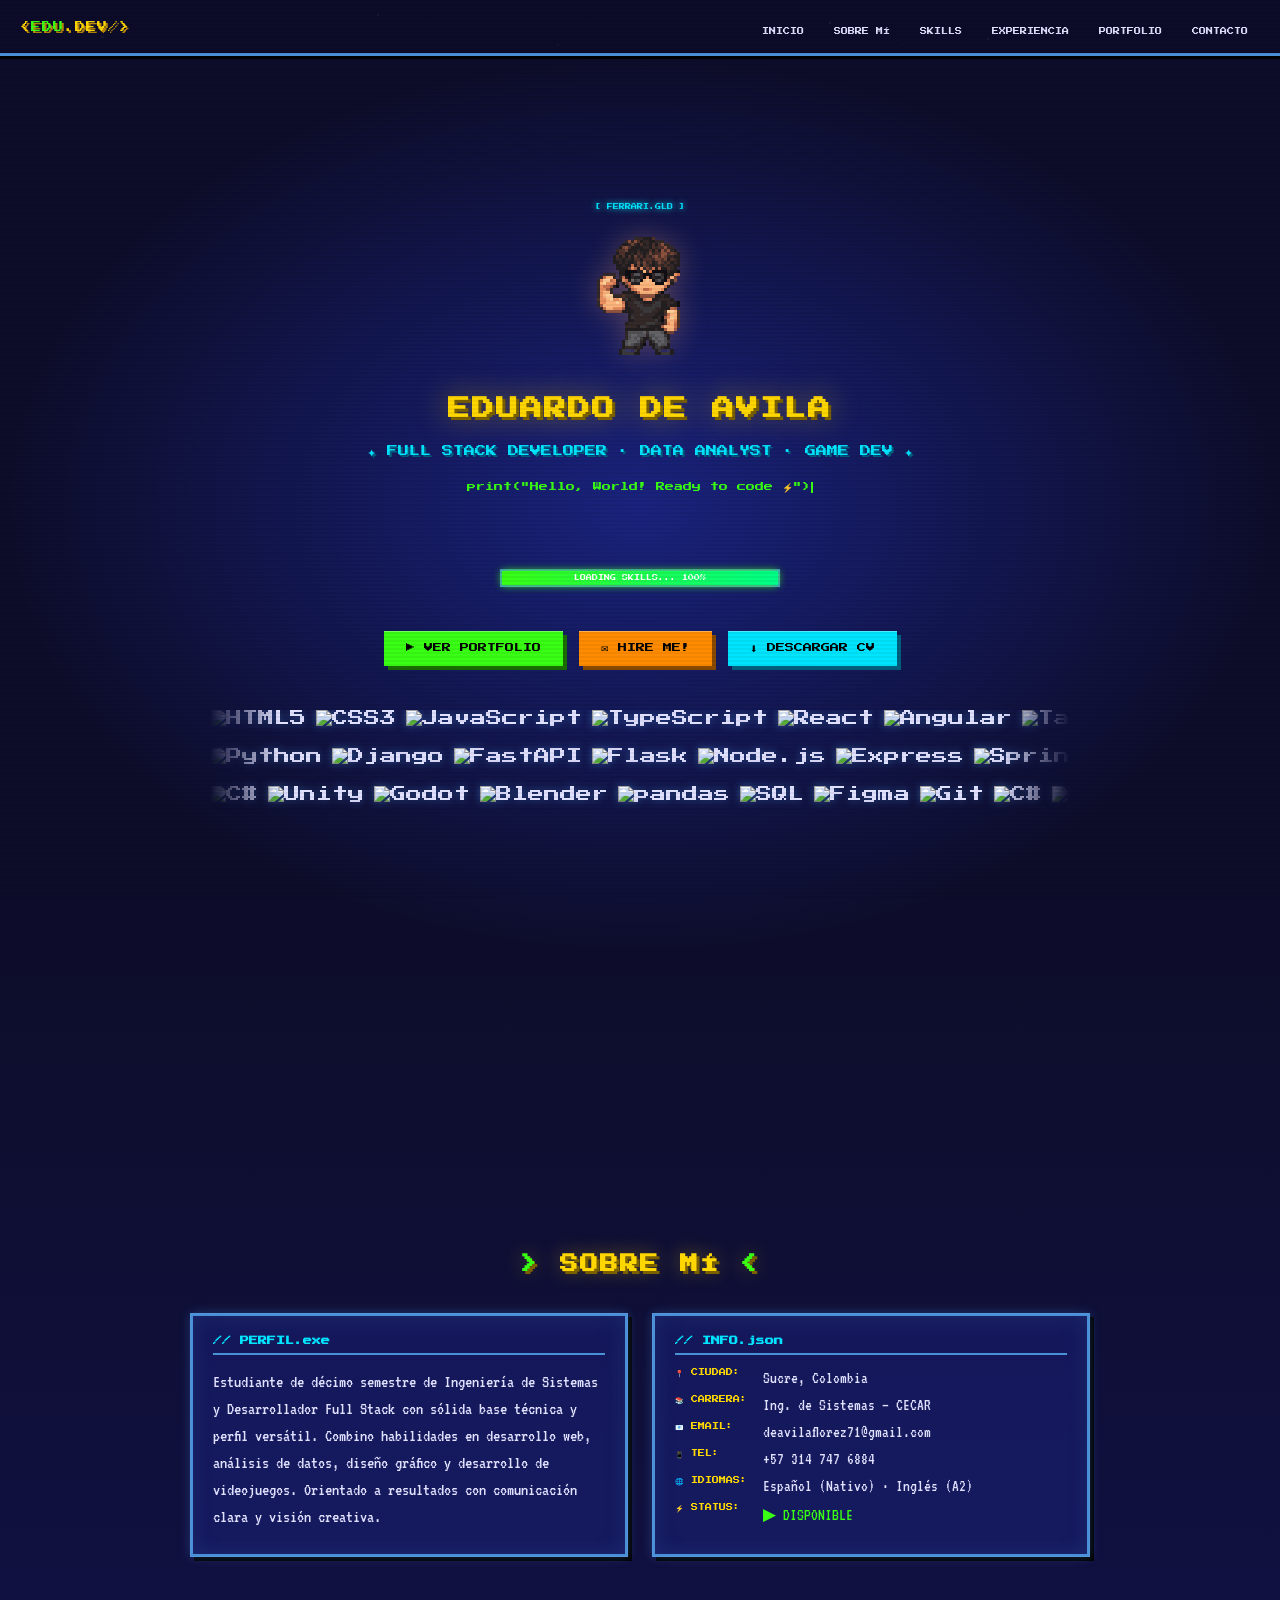
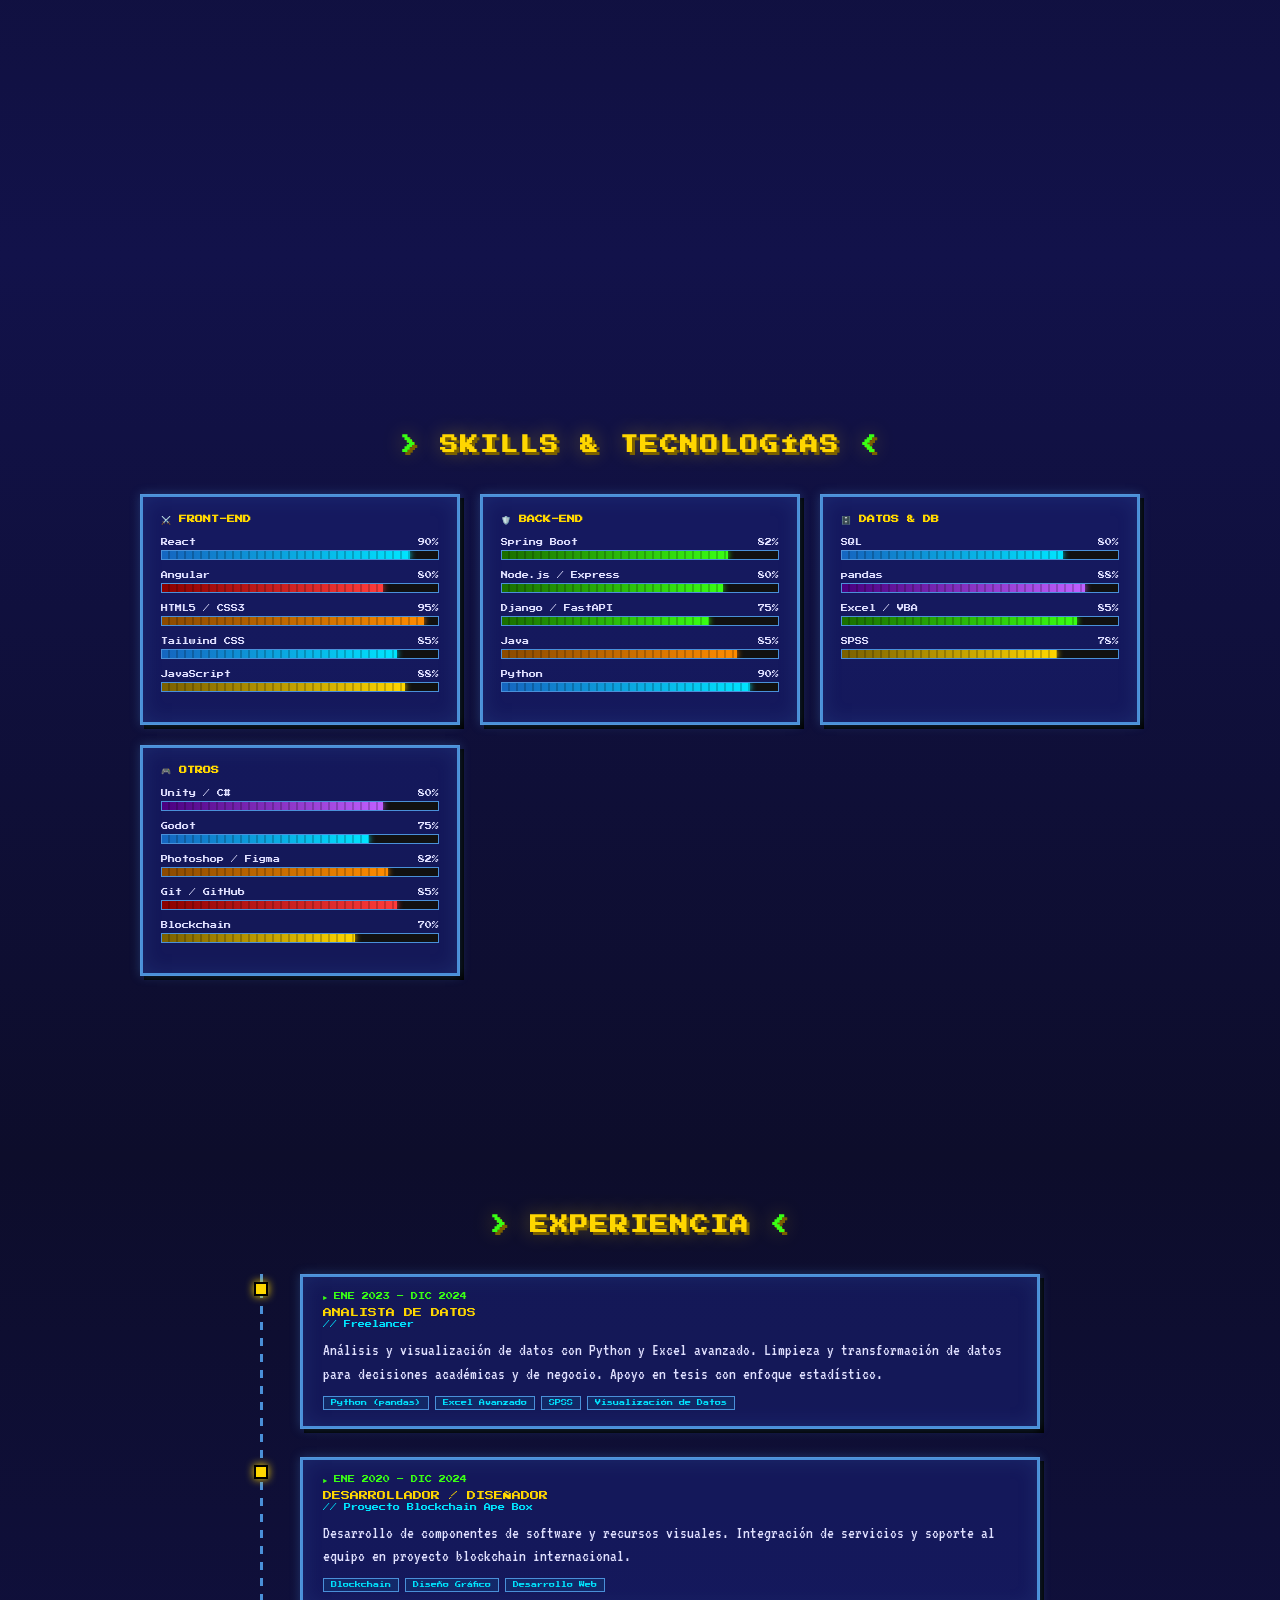
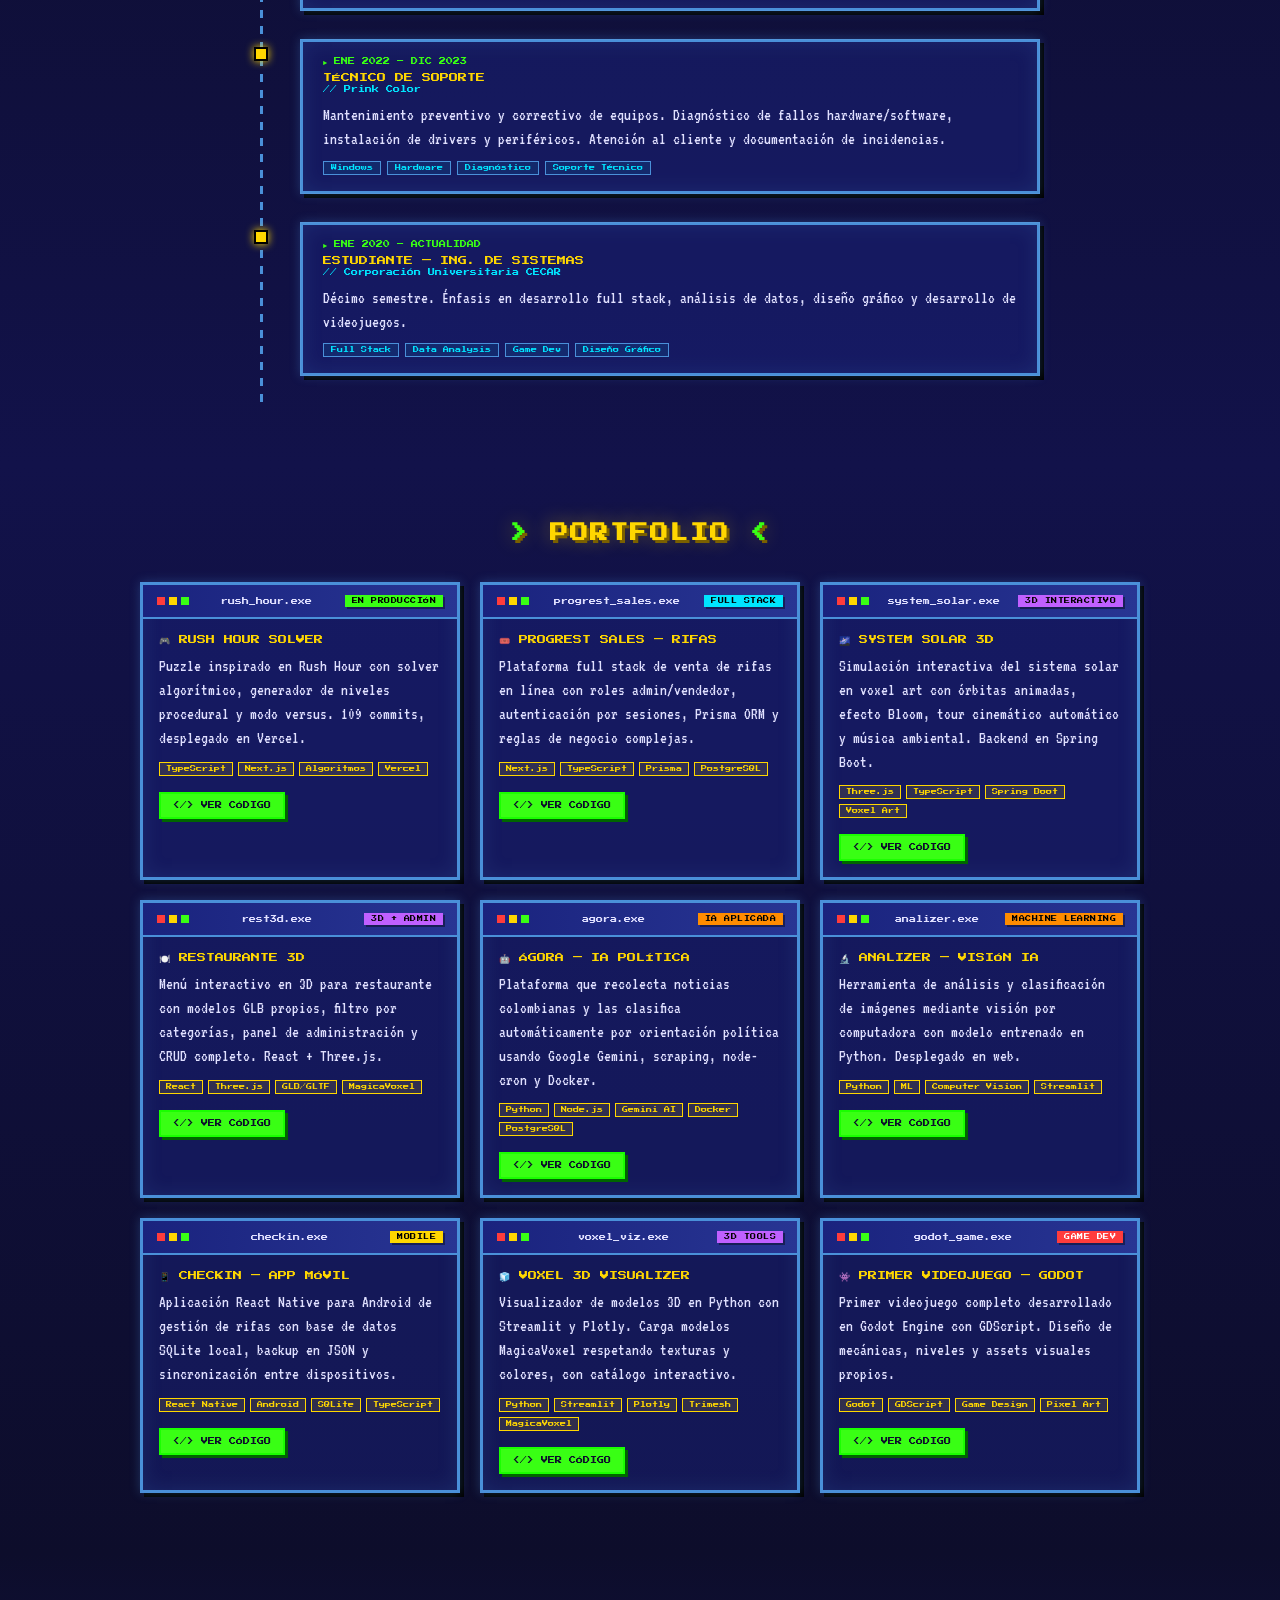
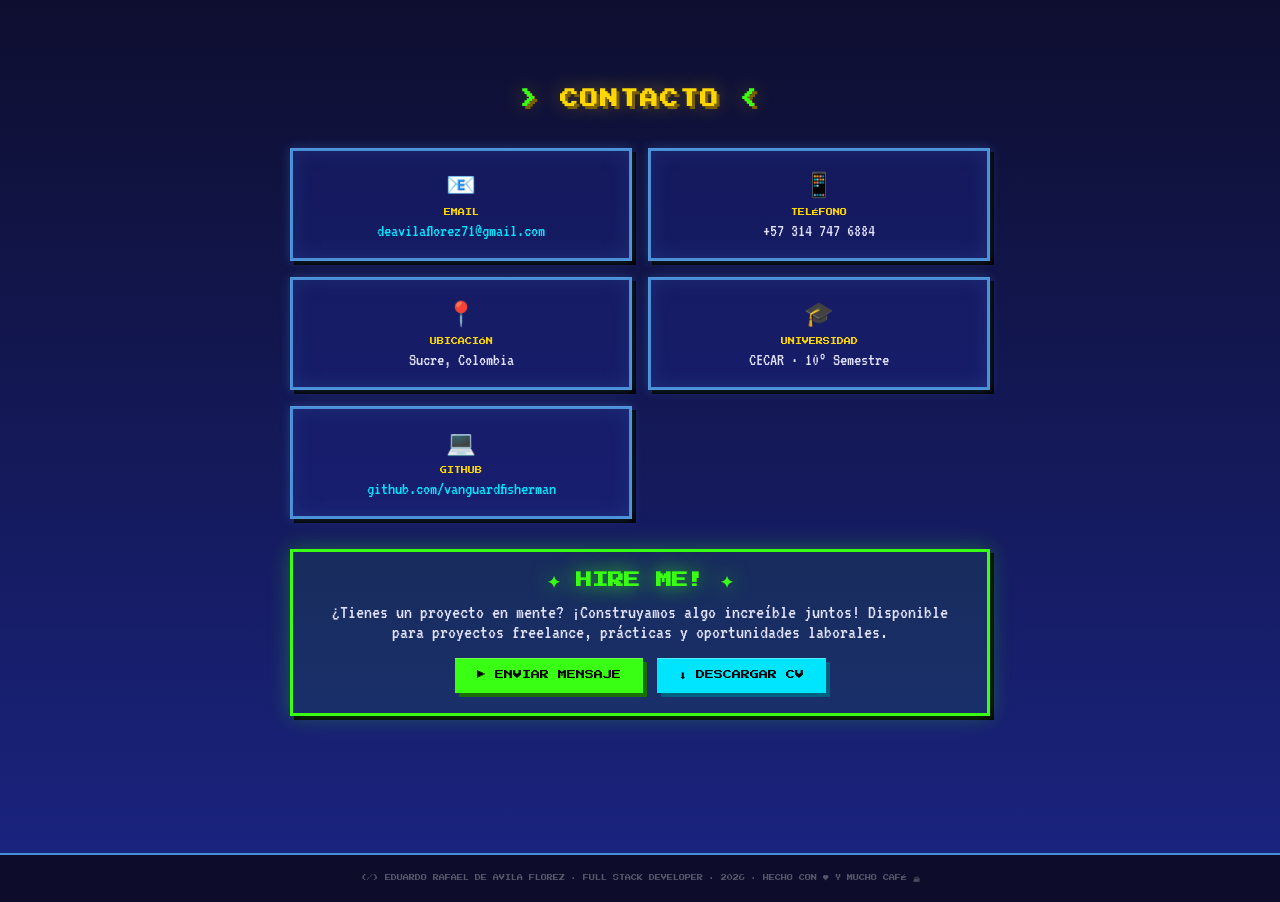
==== commit 80292b64: "Actualizar CV y agregar GitHub en contacto" ====
--- a/index.html
+++ b/index.html
@@ -577,6 +577,13 @@
           <div class="contact-label">UNIVERSIDAD</div>
           <div class="contact-value">CECAR · 10° Semestre</div>
         </div>
+        <div class="pixel-panel contact-card">
+          <span class="contact-icon">💻</span>
+          <div class="contact-label">GITHUB</div>
+          <div class="contact-value">
+            <a href="https://github.com/vanguardfisherman" target="_blank">github.com/vanguardfisherman</a>
+          </div>
+        </div>
       </div>
 
       <div class="hire-banner reveal">
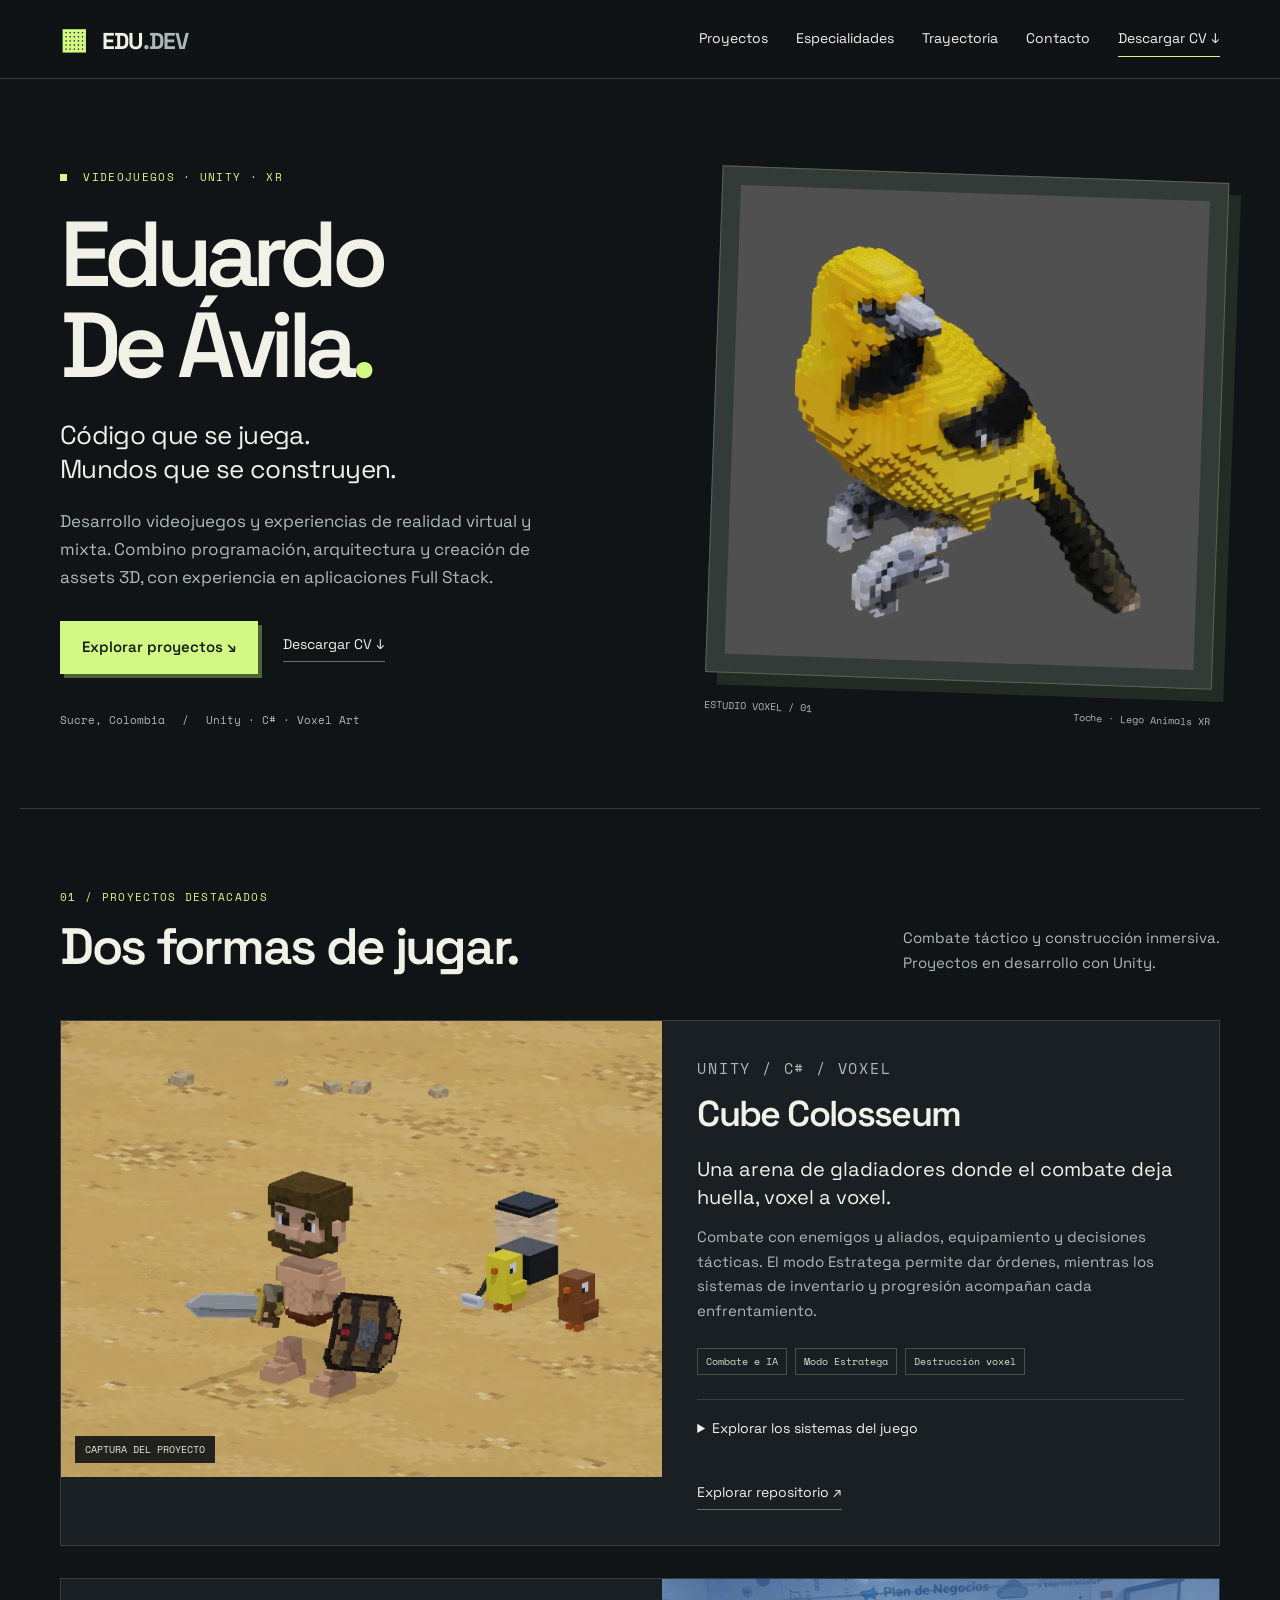
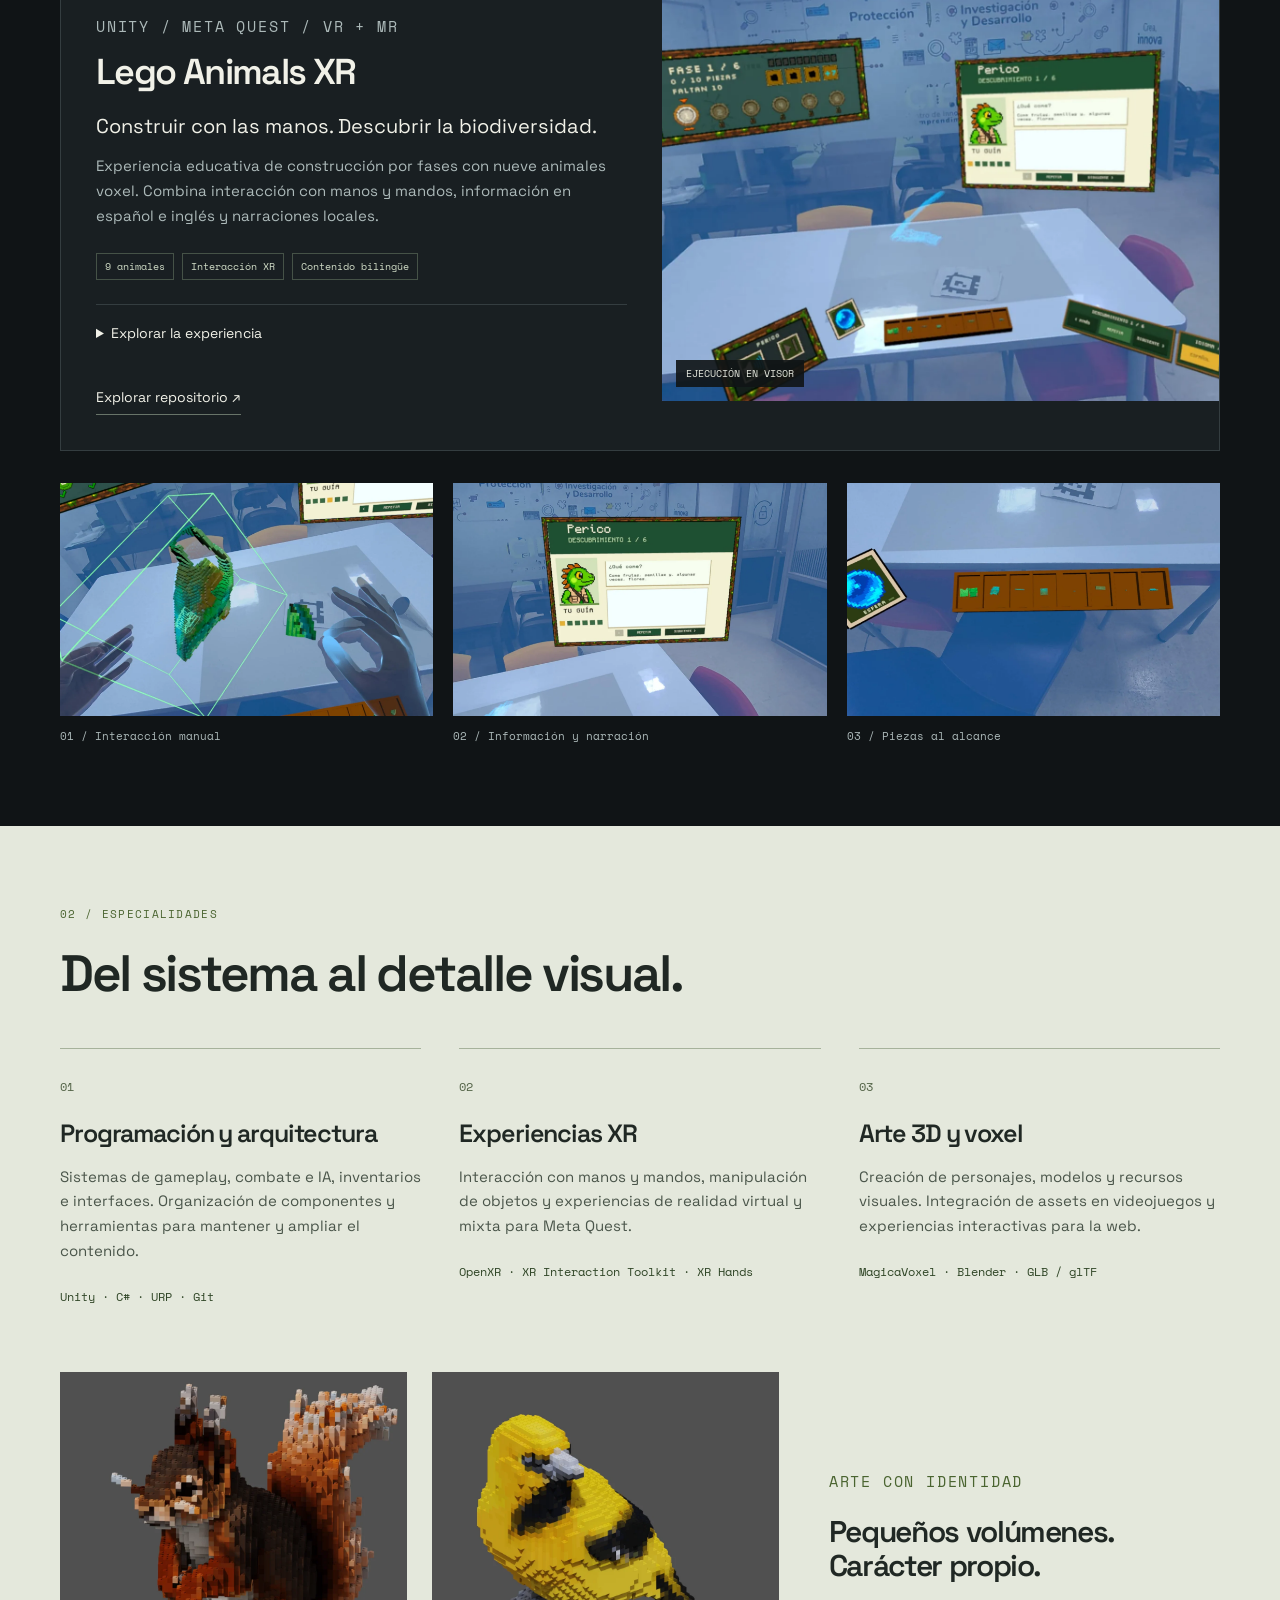
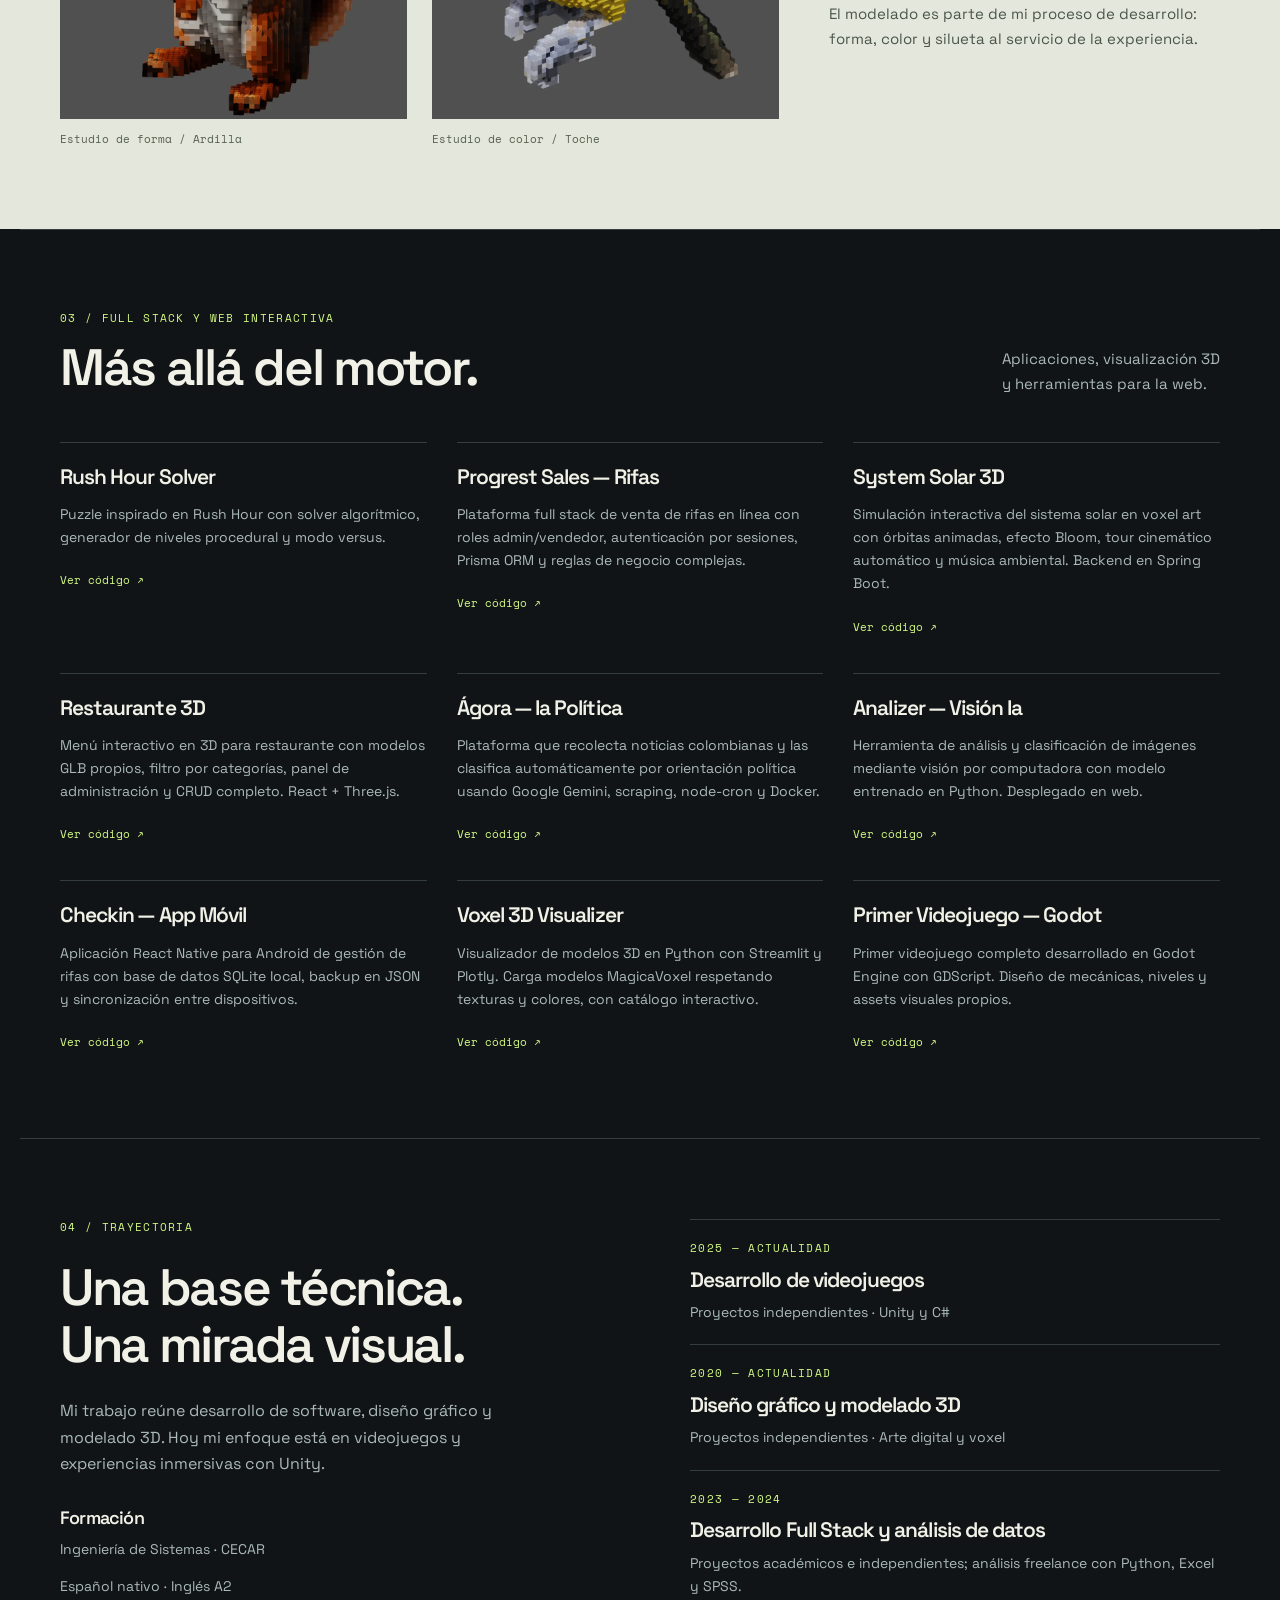
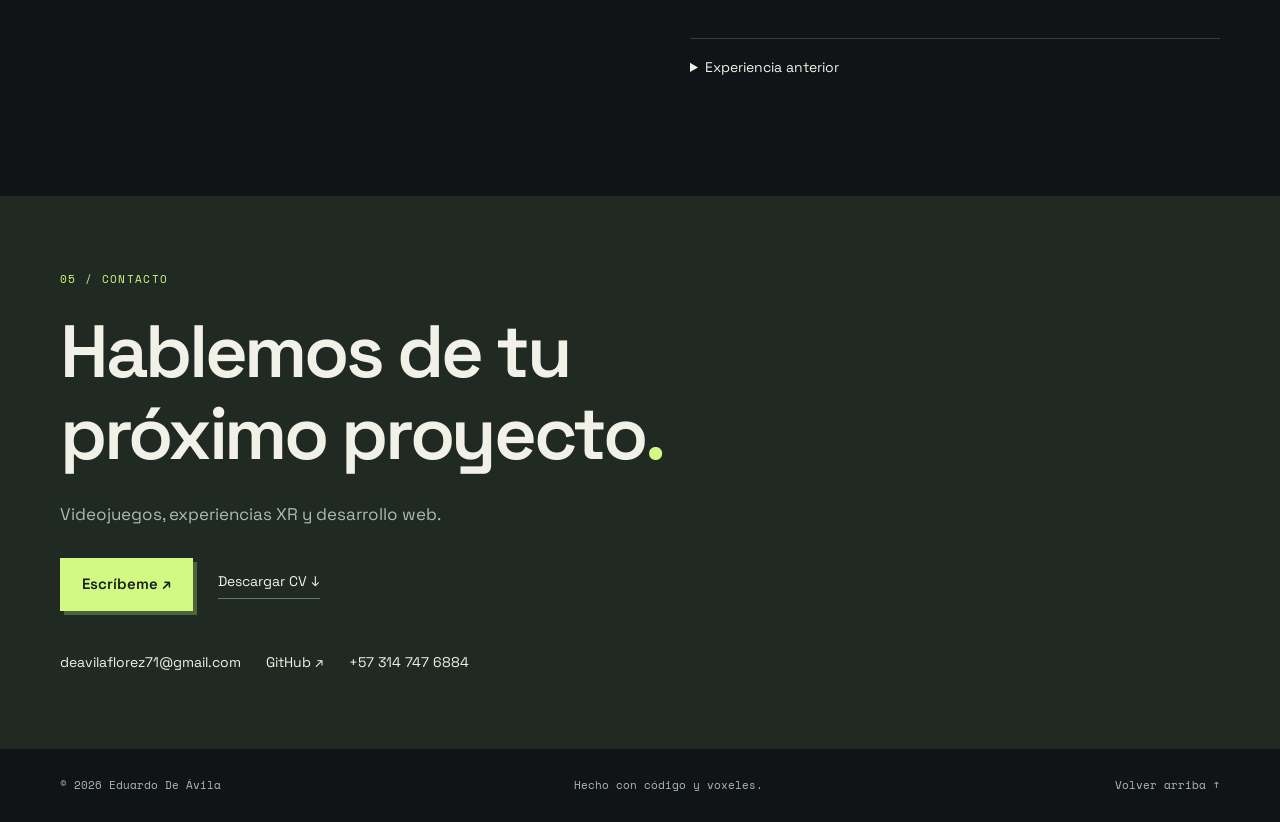
==== commit af4f2b98: "Publish Unity XR portfolio and redesigned CV" ====
--- a/index.html
+++ b/index.html
@@ -1,619 +1,321 @@
-<!DOCTYPE html>
+<!doctype html>
 <html lang="es">
 <head>
-  <meta charset="UTF-8" />
-  <meta name="viewport" content="width=device-width, initial-scale=1.0, viewport-fit=cover"/>
-  <meta name="theme-color" content="#0d0d2b"/>
-  <meta name="mobile-web-app-capable" content="yes"/>
-  <meta name="apple-mobile-web-app-capable" content="yes"/>
-  <meta name="apple-mobile-web-app-status-bar-style" content="black-translucent"/>
-  <title>Eduardo De Avila | Full Stack Developer</title>
-  <link rel="stylesheet" href="assets/css/style.css"/>
+<meta charset="utf-8">
+<meta name="viewport" content="width=device-width, initial-scale=1">
+<meta name="theme-color" content="#101416">
+<title>Eduardo De Ávila — Videojuegos, Unity y XR</title>
+<meta name="description" content="Portafolio de Eduardo De Ávila. Desarrollo de videojuegos y experiencias XR con Unity, arquitectura de software, arte voxel y aplicaciones Full Stack.">
+<meta property="og:title" content="Eduardo De Ávila · Unity & XR">
+<meta property="og:description" content="Videojuegos, experiencias inmersivas y mundos voxel. Explora Cube Colosseum y Lego Animals XR.">
+<meta property="og:type" content="website">
+<meta property="og:image" content="https://vanguardfisherman.github.io/cv/assets/images/projects/cube-colosseum-captura.webp">
+<link rel="stylesheet" href="assets/css/style.css">
+<script src="assets/js/main.js" defer>
+</script>
+<link rel="canonical" href="https://vanguardfisherman.github.io/cv/">
 </head>
 <body>
-
-<!-- Starfield Canvas -->
-<canvas id="stars-canvas"></canvas>
-
-<!-- NAV -->
-<nav>
-  <div class="nav-logo">&lt;<span>EDU</span>.DEV/&gt;</div>
-  <ul class="nav-links" id="nav-links">
-    <li><a href="#hero">INICIO</a></li>
-    <li><a href="#about">SOBRE MÍ</a></li>
-    <li><a href="#skills">SKILLS</a></li>
-    <li><a href="#experience">EXPERIENCIA</a></li>
-    <li><a href="#portfolio">PORTFOLIO</a></li>
-    <li><a href="#contact">CONTACTO</a></li>
-  </ul>
-  <!-- Botón hamburguesa (solo mobile) -->
-  <button class="hamburger" id="hamburger" aria-label="Menú">
-    <span></span><span></span><span></span>
-  </button>
+<a class="skip" href="#contenido">Saltar al contenido</a>
+<header>
+<nav class="wrap" aria-label="Navegación principal">
+<a class="brand" href="#inicio">
+<span class="brand-cube" aria-hidden="true">▦</span> EDU<span class="muted">.DEV</span>
+</a>
+<button id="menu-toggle" aria-expanded="false" aria-controls="nav-links" hidden>Menú <span aria-hidden="true">☰</span>
+</button>
+<div id="nav-links">
+<a href="#proyectos">Proyectos</a>
+<a href="#especialidades">Especialidades</a>
+<a href="#trayectoria">Trayectoria</a>
+<a href="#contacto">Contacto</a>
+<a class="nav-cv" href="assets/Eduardo_De_Avila_CV_2026.pdf" download>Descargar CV ↓</a>
+</div>
 </nav>
-
-<!-- Menú mobile desplegable -->
-<div class="mobile-menu" id="mobile-menu">
-  <a href="#hero"       class="mobile-link">INICIO</a>
-  <a href="#about"      class="mobile-link">SOBRE MÍ</a>
-  <a href="#skills"     class="mobile-link">SKILLS</a>
-  <a href="#experience" class="mobile-link">EXPERIENCIA</a>
-  <a href="#portfolio"  class="mobile-link">PORTFOLIO</a>
-  <a href="#contact"    class="mobile-link">CONTACTO</a>
-</div>
-
-<main>
-
-  <!-- ===== HERO ===== -->
-  <section id="hero">
-
-    <!-- Three.js canvas para modelos 3D flotantes -->
-    <canvas id="three-canvas"></canvas>
-    <div class="model-label" id="label-bikes"></div>
-    <div class="model-label" id="label-ferrari">[ FERRARI.GLB ]</div>
-
-    <!-- Pixel art character — Eduardo -->
-    <img class="pixel-char" src="assets/images/pixelCharacter.png" alt="Eduardo pixel art character"/>
-
-    <h1 class="hero-name">EDUARDO DE AVILA</h1>
-    <p class="hero-title">✦ FULL STACK DEVELOPER · DATA ANALYST · GAME DEV ✦</p>
-
-    <div style="overflow:hidden; max-width: 500px; margin: 0 auto 20px;">
-      <p class="typewriter">print("Hello, World! Ready to code ⚡")</p>
-    </div>
-
-    <div class="loading-bar-container">
-      <div class="loading-bar-fill"></div>
-      <span class="loading-bar-text">LOADING SKILLS... 100%</span>
-    </div>
-
-    <div class="hero-buttons" style="margin-top: 28px;">
-      <a href="#portfolio" class="btn-pixel btn-hire">▶ VER PORTFOLIO</a>
-      <a href="#contact" class="btn-pixel btn-contact">✉ HIRE ME!</a>
-      <a href="assets/Eduardo_De_Avila_CV_2026.pdf" download class="btn-pixel btn-cv">⬇ DESCARGAR CV</a>
-    </div>
-
-    <!-- Tech badges — scroll marquee infinito -->
-    <div class="badges-wrapper">
-      <div class="badges-track">
-
-        <!-- Fila 1: Web & Front-end -->
-        <div class="badge-row">
-          <img src="https://img.shields.io/badge/HTML5-E34F26?style=for-the-badge&logo=html5&logoColor=white" alt="HTML5"/>
-          <img src="https://img.shields.io/badge/CSS3-1572B6?style=for-the-badge&logo=css3&logoColor=white" alt="CSS3"/>
-          <img src="https://img.shields.io/badge/JavaScript-F7DF1E?style=for-the-badge&logo=javascript&logoColor=black" alt="JavaScript"/>
-          <img src="https://img.shields.io/badge/TypeScript-3178C6?style=for-the-badge&logo=typescript&logoColor=white" alt="TypeScript"/>
-          <img src="https://img.shields.io/badge/React-20232A?style=for-the-badge&logo=react&logoColor=61DAFB" alt="React"/>
-          <img src="https://img.shields.io/badge/Angular-DD0031?style=for-the-badge&logo=angular&logoColor=white" alt="Angular"/>
-          <img src="https://img.shields.io/badge/Tailwind_CSS-38B2AC?style=for-the-badge&logo=tailwind-css&logoColor=white" alt="Tailwind"/>
-          <img src="https://img.shields.io/badge/Three.js-000000?style=for-the-badge&logo=three.js&logoColor=white" alt="Three.js"/>
-          <!-- duplicado para loop continuo -->
-          <img src="https://img.shields.io/badge/HTML5-E34F26?style=for-the-badge&logo=html5&logoColor=white" alt="HTML5"/>
-          <img src="https://img.shields.io/badge/CSS3-1572B6?style=for-the-badge&logo=css3&logoColor=white" alt="CSS3"/>
-          <img src="https://img.shields.io/badge/JavaScript-F7DF1E?style=for-the-badge&logo=javascript&logoColor=black" alt="JavaScript"/>
-          <img src="https://img.shields.io/badge/TypeScript-3178C6?style=for-the-badge&logo=typescript&logoColor=white" alt="TypeScript"/>
-          <img src="https://img.shields.io/badge/React-20232A?style=for-the-badge&logo=react&logoColor=61DAFB" alt="React"/>
-          <img src="https://img.shields.io/badge/Angular-DD0031?style=for-the-badge&logo=angular&logoColor=white" alt="Angular"/>
-          <img src="https://img.shields.io/badge/Tailwind_CSS-38B2AC?style=for-the-badge&logo=tailwind-css&logoColor=white" alt="Tailwind"/>
-          <img src="https://img.shields.io/badge/Three.js-000000?style=for-the-badge&logo=three.js&logoColor=white" alt="Three.js"/>
-        </div>
-
-        <!-- Fila 2: Back-end & Python (dirección inversa) -->
-        <div class="badge-row badge-row-reverse">
-          <img src="https://img.shields.io/badge/Python-3776AB?style=for-the-badge&logo=python&logoColor=white" alt="Python"/>
-          <img src="https://img.shields.io/badge/Django-092E20?style=for-the-badge&logo=django&logoColor=white" alt="Django"/>
-          <img src="https://img.shields.io/badge/FastAPI-009688?style=for-the-badge&logo=fastapi&logoColor=white" alt="FastAPI"/>
-          <img src="https://img.shields.io/badge/Flask-000000?style=for-the-badge&logo=flask&logoColor=white" alt="Flask"/>
-          <img src="https://img.shields.io/badge/Node.js-339933?style=for-the-badge&logo=nodedotjs&logoColor=white" alt="Node.js"/>
-          <img src="https://img.shields.io/badge/Express.js-404D59?style=for-the-badge&logo=express&logoColor=white" alt="Express"/>
-          <img src="https://img.shields.io/badge/Spring_Boot-6DB33F?style=for-the-badge&logo=spring-boot&logoColor=white" alt="Spring Boot"/>
-          <img src="https://img.shields.io/badge/Java-ED8B00?style=for-the-badge&logo=openjdk&logoColor=white" alt="Java"/>
-          <!-- duplicado -->
-          <img src="https://img.shields.io/badge/Python-3776AB?style=for-the-badge&logo=python&logoColor=white" alt="Python"/>
-          <img src="https://img.shields.io/badge/Django-092E20?style=for-the-badge&logo=django&logoColor=white" alt="Django"/>
-          <img src="https://img.shields.io/badge/FastAPI-009688?style=for-the-badge&logo=fastapi&logoColor=white" alt="FastAPI"/>
-          <img src="https://img.shields.io/badge/Flask-000000?style=for-the-badge&logo=flask&logoColor=white" alt="Flask"/>
-          <img src="https://img.shields.io/badge/Node.js-339933?style=for-the-badge&logo=nodedotjs&logoColor=white" alt="Node.js"/>
-          <img src="https://img.shields.io/badge/Express.js-404D59?style=for-the-badge&logo=express&logoColor=white" alt="Express"/>
-          <img src="https://img.shields.io/badge/Spring_Boot-6DB33F?style=for-the-badge&logo=spring-boot&logoColor=white" alt="Spring Boot"/>
-          <img src="https://img.shields.io/badge/Java-ED8B00?style=for-the-badge&logo=openjdk&logoColor=white" alt="Java"/>
-        </div>
-
-        <!-- Fila 3: Game Dev, Datos & Diseño -->
-        <div class="badge-row">
-          <img src="https://img.shields.io/badge/C%23-239120?style=for-the-badge&logo=csharp&logoColor=white" alt="C#"/>
-          <img src="https://img.shields.io/badge/Unity-100000?style=for-the-badge&logo=unity&logoColor=white" alt="Unity"/>
-          <img src="https://img.shields.io/badge/Godot-478CBF?style=for-the-badge&logo=godot-engine&logoColor=white" alt="Godot"/>
-          <img src="https://img.shields.io/badge/Blender-F5792A?style=for-the-badge&logo=blender&logoColor=white" alt="Blender"/>
-          <img src="https://img.shields.io/badge/pandas-150458?style=for-the-badge&logo=pandas&logoColor=white" alt="pandas"/>
-          <img src="https://img.shields.io/badge/SQL-4479A1?style=for-the-badge&logo=mysql&logoColor=white" alt="SQL"/>
-          <img src="https://img.shields.io/badge/Figma-F24E1E?style=for-the-badge&logo=figma&logoColor=white" alt="Figma"/>
-          <img src="https://img.shields.io/badge/Git-F05032?style=for-the-badge&logo=git&logoColor=white" alt="Git"/>
-          <!-- duplicado -->
-          <img src="https://img.shields.io/badge/C%23-239120?style=for-the-badge&logo=csharp&logoColor=white" alt="C#"/>
-          <img src="https://img.shields.io/badge/Unity-100000?style=for-the-badge&logo=unity&logoColor=white" alt="Unity"/>
-          <img src="https://img.shields.io/badge/Godot-478CBF?style=for-the-badge&logo=godot-engine&logoColor=white" alt="Godot"/>
-          <img src="https://img.shields.io/badge/Blender-F5792A?style=for-the-badge&logo=blender&logoColor=white" alt="Blender"/>
-          <img src="https://img.shields.io/badge/pandas-150458?style=for-the-badge&logo=pandas&logoColor=white" alt="pandas"/>
-          <img src="https://img.shields.io/badge/SQL-4479A1?style=for-the-badge&logo=mysql&logoColor=white" alt="SQL"/>
-          <img src="https://img.shields.io/badge/Figma-F24E1E?style=for-the-badge&logo=figma&logoColor=white" alt="Figma"/>
-          <img src="https://img.shields.io/badge/Git-F05032?style=for-the-badge&logo=git&logoColor=white" alt="Git"/>
-        </div>
-
-      </div>
-    </div>
-  </section>
-
-  <!-- ===== ABOUT ===== -->
-  <section id="about">
-    <h2 class="section-title reveal">SOBRE MÍ</h2>
-
-    <div class="about-grid">
-      <div class="pixel-panel about-card reveal">
-        <h3>// PERFIL.exe</h3>
-        <p>
-          Estudiante de décimo semestre de Ingeniería de Sistemas y Desarrollador Full Stack con sólida base técnica y perfil versátil. Combino habilidades en desarrollo web, análisis de datos, diseño gráfico y desarrollo de videojuegos. Orientado a resultados con comunicación clara y visión creativa.
-        </p>
-      </div>
-
-      <div class="pixel-panel about-card reveal">
-        <h3>// INFO.json</h3>
-        <div class="info-row">
-          <span class="info-label">📍 CIUDAD:</span>
-          <span class="info-value">Sucre, Colombia</span>
-        </div>
-        <div class="info-row">
-          <span class="info-label">📚 CARRERA:</span>
-          <span class="info-value">Ing. de Sistemas — CECAR</span>
-        </div>
-        <div class="info-row">
-          <span class="info-label">📧 EMAIL:</span>
-          <span class="info-value">deavilaflorez71@gmail.com</span>
-        </div>
-        <div class="info-row">
-          <span class="info-label">📱 TEL:</span>
-          <span class="info-value">+57 314 747 6884</span>
-        </div>
-        <div class="info-row">
-          <span class="info-label">🌐 IDIOMAS:</span>
-          <span class="info-value">Español (Nativo) · Inglés (A2)</span>
-        </div>
-        <div class="info-row">
-          <span class="info-label">⚡ STATUS:</span>
-          <span class="info-value" style="color:var(--pixel-green);">▶ DISPONIBLE</span>
-        </div>
-      </div>
-    </div>
-  </section>
-
-  <!-- ===== SKILLS ===== -->
-  <section id="skills">
-    <h2 class="section-title reveal">SKILLS &amp; TECNOLOGÍAS</h2>
-
-    <div class="skills-grid">
-
-      <div class="pixel-panel skill-category reveal">
-        <h3>⚔️ FRONT-END</h3>
-        <div class="skill-item">
-          <div class="skill-name"><span>React</span><span>90%</span></div>
-          <div class="skill-bar"><div class="skill-fill fill-blue" data-width="90"></div></div>
-        </div>
-        <div class="skill-item">
-          <div class="skill-name"><span>Angular</span><span>80%</span></div>
-          <div class="skill-bar"><div class="skill-fill fill-red" data-width="80"></div></div>
-        </div>
-        <div class="skill-item">
-          <div class="skill-name"><span>HTML5 / CSS3</span><span>95%</span></div>
-          <div class="skill-bar"><div class="skill-fill fill-orange" data-width="95"></div></div>
-        </div>
-        <div class="skill-item">
-          <div class="skill-name"><span>Tailwind CSS</span><span>85%</span></div>
-          <div class="skill-bar"><div class="skill-fill fill-blue" data-width="85"></div></div>
-        </div>
-        <div class="skill-item">
-          <div class="skill-name"><span>JavaScript</span><span>88%</span></div>
-          <div class="skill-bar"><div class="skill-fill fill-yellow" data-width="88"></div></div>
-        </div>
-      </div>
-
-      <div class="pixel-panel skill-category reveal">
-        <h3>🛡️ BACK-END</h3>
-        <div class="skill-item">
-          <div class="skill-name"><span>Spring Boot</span><span>82%</span></div>
-          <div class="skill-bar"><div class="skill-fill fill-green" data-width="82"></div></div>
-        </div>
-        <div class="skill-item">
-          <div class="skill-name"><span>Node.js / Express</span><span>80%</span></div>
-          <div class="skill-bar"><div class="skill-fill fill-green" data-width="80"></div></div>
-        </div>
-        <div class="skill-item">
-          <div class="skill-name"><span>Django / FastAPI</span><span>75%</span></div>
-          <div class="skill-bar"><div class="skill-fill fill-green" data-width="75"></div></div>
-        </div>
-        <div class="skill-item">
-          <div class="skill-name"><span>Java</span><span>85%</span></div>
-          <div class="skill-bar"><div class="skill-fill fill-orange" data-width="85"></div></div>
-        </div>
-        <div class="skill-item">
-          <div class="skill-name"><span>Python</span><span>90%</span></div>
-          <div class="skill-bar"><div class="skill-fill fill-blue" data-width="90"></div></div>
-        </div>
-      </div>
-
-      <div class="pixel-panel skill-category reveal">
-        <h3>🗄️ DATOS &amp; DB</h3>
-        <div class="skill-item">
-          <div class="skill-name"><span>SQL</span><span>80%</span></div>
-          <div class="skill-bar"><div class="skill-fill fill-blue" data-width="80"></div></div>
-        </div>
-        <div class="skill-item">
-          <div class="skill-name"><span>pandas</span><span>88%</span></div>
-          <div class="skill-bar"><div class="skill-fill fill-purple" data-width="88"></div></div>
-        </div>
-        <div class="skill-item">
-          <div class="skill-name"><span>Excel / VBA</span><span>85%</span></div>
-          <div class="skill-bar"><div class="skill-fill fill-green" data-width="85"></div></div>
-        </div>
-        <div class="skill-item">
-          <div class="skill-name"><span>SPSS</span><span>78%</span></div>
-          <div class="skill-bar"><div class="skill-fill fill-yellow" data-width="78"></div></div>
-        </div>
-      </div>
-
-      <div class="pixel-panel skill-category reveal">
-        <h3>🎮 OTROS</h3>
-        <div class="skill-item">
-          <div class="skill-name"><span>Unity / C#</span><span>80%</span></div>
-          <div class="skill-bar"><div class="skill-fill fill-purple" data-width="80"></div></div>
-        </div>
-        <div class="skill-item">
-          <div class="skill-name"><span>Godot</span><span>75%</span></div>
-          <div class="skill-bar"><div class="skill-fill fill-blue" data-width="75"></div></div>
-        </div>
-        <div class="skill-item">
-          <div class="skill-name"><span>Photoshop / Figma</span><span>82%</span></div>
-          <div class="skill-bar"><div class="skill-fill fill-orange" data-width="82"></div></div>
-        </div>
-        <div class="skill-item">
-          <div class="skill-name"><span>Git / GitHub</span><span>85%</span></div>
-          <div class="skill-bar"><div class="skill-fill fill-red" data-width="85"></div></div>
-        </div>
-        <div class="skill-item">
-          <div class="skill-name"><span>Blockchain</span><span>70%</span></div>
-          <div class="skill-bar"><div class="skill-fill fill-yellow" data-width="70"></div></div>
-        </div>
-      </div>
-
-    </div>
-  </section>
-
-  <!-- ===== EXPERIENCE ===== -->
-  <section id="experience">
-    <h2 class="section-title reveal">EXPERIENCIA</h2>
-
-    <div class="timeline">
-
-      <div class="timeline-item reveal">
-        <div class="timeline-dot"></div>
-        <div class="pixel-panel timeline-card">
-          <div class="timeline-date">► ENE 2023 – DIC 2024</div>
-          <div class="timeline-role">ANALISTA DE DATOS</div>
-          <div class="timeline-company">// Freelancer</div>
-          <p class="timeline-desc">Análisis y visualización de datos con Python y Excel avanzado. Limpieza y transformación de datos para decisiones académicas y de negocio. Apoyo en tesis con enfoque estadístico.</p>
-          <div class="tag-list">
-            <span class="tag">Python (pandas)</span>
-            <span class="tag">Excel Avanzado</span>
-            <span class="tag">SPSS</span>
-            <span class="tag">Visualización de Datos</span>
-          </div>
-        </div>
-      </div>
-
-      <div class="timeline-item reveal">
-        <div class="timeline-dot"></div>
-        <div class="pixel-panel timeline-card">
-          <div class="timeline-date">► ENE 2020 – DIC 2024</div>
-          <div class="timeline-role">DESARROLLADOR / DISEÑADOR</div>
-          <div class="timeline-company">// Proyecto Blockchain Ape Box</div>
-          <p class="timeline-desc">Desarrollo de componentes de software y recursos visuales. Integración de servicios y soporte al equipo en proyecto blockchain internacional.</p>
-          <div class="tag-list">
-            <span class="tag">Blockchain</span>
-            <span class="tag">Diseño Gráfico</span>
-            <span class="tag">Desarrollo Web</span>
-          </div>
-        </div>
-      </div>
-
-      <div class="timeline-item reveal">
-        <div class="timeline-dot"></div>
-        <div class="pixel-panel timeline-card">
-          <div class="timeline-date">► ENE 2022 – DIC 2023</div>
-          <div class="timeline-role">TÉCNICO DE SOPORTE</div>
-          <div class="timeline-company">// Prink Color</div>
-          <p class="timeline-desc">Mantenimiento preventivo y correctivo de equipos. Diagnóstico de fallos hardware/software, instalación de drivers y periféricos. Atención al cliente y documentación de incidencias.</p>
-          <div class="tag-list">
-            <span class="tag">Windows</span>
-            <span class="tag">Hardware</span>
-            <span class="tag">Diagnóstico</span>
-            <span class="tag">Soporte Técnico</span>
-          </div>
-        </div>
-      </div>
-
-      <div class="timeline-item reveal">
-        <div class="timeline-dot"></div>
-        <div class="pixel-panel timeline-card">
-          <div class="timeline-date">► ENE 2020 – ACTUALIDAD</div>
-          <div class="timeline-role">ESTUDIANTE — ING. DE SISTEMAS</div>
-          <div class="timeline-company">// Corporación Universitaria CECAR</div>
-          <p class="timeline-desc">Décimo semestre. Énfasis en desarrollo full stack, análisis de datos, diseño gráfico y desarrollo de videojuegos.</p>
-          <div class="tag-list">
-            <span class="tag">Full Stack</span>
-            <span class="tag">Data Analysis</span>
-            <span class="tag">Game Dev</span>
-            <span class="tag">Diseño Gráfico</span>
-          </div>
-        </div>
-      </div>
-
-    </div>
-  </section>
-
-  <!-- ===== PORTFOLIO ===== -->
-  <section id="portfolio">
-    <h2 class="section-title reveal">PORTFOLIO</h2>
-
-
-    <div class="projects-grid">
-
-      <div class="pixel-panel project-card reveal">
-        <div class="project-header">
-          <div class="project-dots">
-            <div class="dot dot-red"></div>
-            <div class="dot dot-yellow"></div>
-            <div class="dot dot-green"></div>
-          </div>
-          <div class="project-title-bar">rush_hour.exe</div>
-          <span class="project-badge" style="background:#39FF14;color:#000">EN PRODUCCIÓN</span>
-        </div>
-        <div class="project-body">
-          <div class="project-name">🎮 RUSH HOUR SOLVER</div>
-          <p class="project-desc">Puzzle inspirado en Rush Hour con solver algorítmico, generador de niveles procedural y modo versus. 109 commits, desplegado en Vercel.</p>
-          <div class="project-tech">
-            <span class="tech-tag">TypeScript</span><span class="tech-tag">Next.js</span><span class="tech-tag">Algoritmos</span><span class="tech-tag">Vercel</span>
-          </div>
-          <a href="https://github.com/vanguardfisherman/rush_hour" target="_blank" class="btn-github">&#60;/&#62; VER CÓDIGO</a>
-        </div>
-      </div>
-
-      <div class="pixel-panel project-card reveal">
-        <div class="project-header">
-          <div class="project-dots">
-            <div class="dot dot-red"></div>
-            <div class="dot dot-yellow"></div>
-            <div class="dot dot-green"></div>
-          </div>
-          <div class="project-title-bar">progrest_sales.exe</div>
-          <span class="project-badge" style="background:#00e5ff;color:#000">FULL STACK</span>
-        </div>
-        <div class="project-body">
-          <div class="project-name">🎟️ PROGREST SALES — RIFAS</div>
-          <p class="project-desc">Plataforma full stack de venta de rifas en línea con roles admin/vendedor, autenticación por sesiones, Prisma ORM y reglas de negocio complejas.</p>
-          <div class="project-tech">
-            <span class="tech-tag">Next.js</span><span class="tech-tag">TypeScript</span><span class="tech-tag">Prisma</span><span class="tech-tag">PostgreSQL</span>
-          </div>
-          <a href="https://github.com/vanguardfisherman/progrest-sales" target="_blank" class="btn-github">&#60;/&#62; VER CÓDIGO</a>
-        </div>
-      </div>
-
-      <div class="pixel-panel project-card reveal">
-        <div class="project-header">
-          <div class="project-dots">
-            <div class="dot dot-red"></div>
-            <div class="dot dot-yellow"></div>
-            <div class="dot dot-green"></div>
-          </div>
-          <div class="project-title-bar">system_solar.exe</div>
-          <span class="project-badge" style="background:#c060ff;color:#000">3D INTERACTIVO</span>
-        </div>
-        <div class="project-body">
-          <div class="project-name">🌌 SYSTEM SOLAR 3D</div>
-          <p class="project-desc">Simulación interactiva del sistema solar en voxel art con órbitas animadas, efecto Bloom, tour cinemático automático y música ambiental. Backend en Spring Boot.</p>
-          <div class="project-tech">
-            <span class="tech-tag">Three.js</span><span class="tech-tag">TypeScript</span><span class="tech-tag">Spring Boot</span><span class="tech-tag">Voxel Art</span>
-          </div>
-          <a href="https://github.com/vanguardfisherman/systemsolar" target="_blank" class="btn-github">&#60;/&#62; VER CÓDIGO</a>
-        </div>
-      </div>
-
-      <div class="pixel-panel project-card reveal">
-        <div class="project-header">
-          <div class="project-dots">
-            <div class="dot dot-red"></div>
-            <div class="dot dot-yellow"></div>
-            <div class="dot dot-green"></div>
-          </div>
-          <div class="project-title-bar">rest3d.exe</div>
-          <span class="project-badge" style="background:#c060ff;color:#000">3D + ADMIN</span>
-        </div>
-        <div class="project-body">
-          <div class="project-name">🍽️ RESTAURANTE 3D</div>
-          <p class="project-desc">Menú interactivo en 3D para restaurante con modelos GLB propios, filtro por categorías, panel de administración y CRUD completo. React + Three.js.</p>
-          <div class="project-tech">
-            <span class="tech-tag">React</span><span class="tech-tag">Three.js</span><span class="tech-tag">GLB/GLTF</span><span class="tech-tag">MagicaVoxel</span>
-          </div>
-          <a href="https://github.com/vanguardfisherman/rest3D" target="_blank" class="btn-github">&#60;/&#62; VER CÓDIGO</a>
-        </div>
-      </div>
-
-      <div class="pixel-panel project-card reveal">
-        <div class="project-header">
-          <div class="project-dots">
-            <div class="dot dot-red"></div>
-            <div class="dot dot-yellow"></div>
-            <div class="dot dot-green"></div>
-          </div>
-          <div class="project-title-bar">agora.exe</div>
-          <span class="project-badge" style="background:#FF8C00;color:#000">IA APLICADA</span>
-        </div>
-        <div class="project-body">
-          <div class="project-name">🤖 ÁGORA — IA POLÍTICA</div>
-          <p class="project-desc">Plataforma que recolecta noticias colombianas y las clasifica automáticamente por orientación política usando Google Gemini, scraping, node-cron y Docker.</p>
-          <div class="project-tech">
-            <span class="tech-tag">Python</span><span class="tech-tag">Node.js</span><span class="tech-tag">Gemini AI</span><span class="tech-tag">Docker</span><span class="tech-tag">PostgreSQL</span>
-          </div>
-          <a href="https://github.com/vanguardfisherman/Agora" target="_blank" class="btn-github">&#60;/&#62; VER CÓDIGO</a>
-        </div>
-      </div>
-
-      <div class="pixel-panel project-card reveal">
-        <div class="project-header">
-          <div class="project-dots">
-            <div class="dot dot-red"></div>
-            <div class="dot dot-yellow"></div>
-            <div class="dot dot-green"></div>
-          </div>
-          <div class="project-title-bar">analizer.exe</div>
-          <span class="project-badge" style="background:#FF8C00;color:#000">MACHINE LEARNING</span>
-        </div>
-        <div class="project-body">
-          <div class="project-name">🔬 ANALIZER — VISIÓN IA</div>
-          <p class="project-desc">Herramienta de análisis y clasificación de imágenes mediante visión por computadora con modelo entrenado en Python. Desplegado en web.</p>
-          <div class="project-tech">
-            <span class="tech-tag">Python</span><span class="tech-tag">ML</span><span class="tech-tag">Computer Vision</span><span class="tech-tag">Streamlit</span>
-          </div>
-          <a href="https://github.com/vanguardfisherman/analizer" target="_blank" class="btn-github">&#60;/&#62; VER CÓDIGO</a>
-        </div>
-      </div>
-
-      <div class="pixel-panel project-card reveal">
-        <div class="project-header">
-          <div class="project-dots">
-            <div class="dot dot-red"></div>
-            <div class="dot dot-yellow"></div>
-            <div class="dot dot-green"></div>
-          </div>
-          <div class="project-title-bar">checkin.exe</div>
-          <span class="project-badge" style="background:#FFD700;color:#000">MOBILE</span>
-        </div>
-        <div class="project-body">
-          <div class="project-name">📱 CHECKIN — APP MÓVIL</div>
-          <p class="project-desc">Aplicación React Native para Android de gestión de rifas con base de datos SQLite local, backup en JSON y sincronización entre dispositivos.</p>
-          <div class="project-tech">
-            <span class="tech-tag">React Native</span><span class="tech-tag">Android</span><span class="tech-tag">SQLite</span><span class="tech-tag">TypeScript</span>
-          </div>
-          <a href="https://github.com/vanguardfisherman/checkin" target="_blank" class="btn-github">&#60;/&#62; VER CÓDIGO</a>
-        </div>
-      </div>
-
-      <div class="pixel-panel project-card reveal">
-        <div class="project-header">
-          <div class="project-dots">
-            <div class="dot dot-red"></div>
-            <div class="dot dot-yellow"></div>
-            <div class="dot dot-green"></div>
-          </div>
-          <div class="project-title-bar">voxel_viz.exe</div>
-          <span class="project-badge" style="background:#c060ff;color:#000">3D TOOLS</span>
-        </div>
-        <div class="project-body">
-          <div class="project-name">🧊 VOXEL 3D VISUALIZER</div>
-          <p class="project-desc">Visualizador de modelos 3D en Python con Streamlit y Plotly. Carga modelos MagicaVoxel respetando texturas y colores, con catálogo interactivo.</p>
-          <div class="project-tech">
-            <span class="tech-tag">Python</span><span class="tech-tag">Streamlit</span><span class="tech-tag">Plotly</span><span class="tech-tag">Trimesh</span><span class="tech-tag">MagicaVoxel</span>
-          </div>
-          <a href="https://github.com/vanguardfisherman/virtual-3d-object-visualizer" target="_blank" class="btn-github">&#60;/&#62; VER CÓDIGO</a>
-        </div>
-      </div>
-
-      <div class="pixel-panel project-card reveal">
-        <div class="project-header">
-          <div class="project-dots">
-            <div class="dot dot-red"></div>
-            <div class="dot dot-yellow"></div>
-            <div class="dot dot-green"></div>
-          </div>
-          <div class="project-title-bar">godot_game.exe</div>
-          <span class="project-badge" style="background:#ff3c3c;color:#fff">GAME DEV</span>
-        </div>
-        <div class="project-body">
-          <div class="project-name">👾 PRIMER VIDEOJUEGO — GODOT</div>
-          <p class="project-desc">Primer videojuego completo desarrollado en Godot Engine con GDScript. Diseño de mecánicas, niveles y assets visuales propios.</p>
-          <div class="project-tech">
-            <span class="tech-tag">Godot</span><span class="tech-tag">GDScript</span><span class="tech-tag">Game Design</span><span class="tech-tag">Pixel Art</span>
-          </div>
-          <a href="https://github.com/vanguardfisherman/tutorial-game" target="_blank" class="btn-github">&#60;/&#62; VER CÓDIGO</a>
-        </div>
-      </div>
-
-    </div>
-  </section>
-
-  <!-- ===== CONTACT ===== -->
-  <section id="contact">
-    <h2 class="section-title reveal">CONTACTO</h2>
-
-    <div class="contact-inner">
-      <div class="contact-grid reveal">
-        <div class="pixel-panel contact-card">
-          <span class="contact-icon">📧</span>
-          <div class="contact-label">EMAIL</div>
-          <div class="contact-value">
-            <a href="mailto:deavilaflorez71@gmail.com">deavilaflorez71@gmail.com</a>
-          </div>
-        </div>
-        <div class="pixel-panel contact-card">
-          <span class="contact-icon">📱</span>
-          <div class="contact-label">TELÉFONO</div>
-          <div class="contact-value">+57 314 747 6884</div>
-        </div>
-        <div class="pixel-panel contact-card">
-          <span class="contact-icon">📍</span>
-          <div class="contact-label">UBICACIÓN</div>
-          <div class="contact-value">Sucre, Colombia</div>
-        </div>
-        <div class="pixel-panel contact-card">
-          <span class="contact-icon">🎓</span>
-          <div class="contact-label">UNIVERSIDAD</div>
-          <div class="contact-value">CECAR · 10° Semestre</div>
-        </div>
-        <div class="pixel-panel contact-card">
-          <span class="contact-icon">💻</span>
-          <div class="contact-label">GITHUB</div>
-          <div class="contact-value">
-            <a href="https://github.com/vanguardfisherman" target="_blank">github.com/vanguardfisherman</a>
-          </div>
-        </div>
-      </div>
-
-      <div class="hire-banner reveal">
-        <h2>✦ HIRE ME! ✦</h2>
-        <p>¿Tienes un proyecto en mente? ¡Construyamos algo increíble juntos! Disponible para proyectos freelance, prácticas y oportunidades laborales.</p>
-        <div style="display:flex;gap:14px;flex-wrap:wrap;justify-content:center;margin-top:8px;">
-          <a href="mailto:deavilaflorez71@gmail.com" class="btn-pixel btn-hire">▶ ENVIAR MENSAJE</a>
-          <a href="assets/Eduardo_De_Avila_CV_2026.pdf" download class="btn-pixel btn-cv">⬇ DESCARGAR CV</a>
-        </div>
-      </div>
-    </div>
-  </section>
-
+</header>
+<main id="contenido">
+<section id="inicio" class="hero wrap">
+<div class="hero-copy">
+<p class="eyebrow">
+<span class="square">
+</span> VIDEOJUEGOS · UNITY · XR</p>
+<h1>Eduardo<br>De Ávila<span class="accent">.</span>
+</h1>
+<p class="hero-title">Código que se juega.<br>Mundos que se construyen.</p>
+<p class="intro">Desarrollo videojuegos y experiencias de realidad virtual y mixta. Combino programación, arquitectura y creación de assets 3D, con experiencia en aplicaciones Full Stack.</p>
+<div class="actions">
+<a class="button" href="#proyectos">Explorar proyectos ↘</a>
+<a class="text-link" href="assets/Eduardo_De_Avila_CV_2026.pdf" download>Descargar CV ↓</a>
+</div>
+<p class="location">Sucre, Colombia <span> / </span> Unity · C# · Voxel Art</p>
+</div>
+<div class="hero-art">
+<div class="art-frame">
+<img src="assets/images/projects/lego-toche.webp" alt="Modelo voxel de un toche amarillo y negro" width="1000" height="1000" fetchpriority="high">
+</div>
+<div class="art-caption">
+<span>ESTUDIO VOXEL / 01</span>
+<span>Toche · Lego Animals XR</span>
+</div>
+</div>
+</section>
+<section id="proyectos" class="wrap section">
+<div class="section-heading">
+<div>
+<p class="eyebrow">01 / PROYECTOS DESTACADOS</p>
+<h2>Dos formas de jugar.</h2>
+</div>
+<p>Combate táctico y construcción inmersiva.<br>Proyectos en desarrollo con Unity.</p>
+</div>
+<article class="feature" id="cube-colosseum">
+<div class="feature-image">
+<img src="assets/images/projects/cube-colosseum-captura.webp" alt="Gladiadores voxel de Cube Colosseum sobre una arena" width="1378" height="678" loading="lazy">
+<span class="image-note">CAPTURA DEL PROYECTO</span>
+</div>
+<div class="feature-content">
+<p class="eyebrow">UNITY / C# / VOXEL</p>
+<h3>Cube Colosseum</h3>
+<p class="feature-lead">Una arena de gladiadores donde el combate deja huella, voxel a voxel.</p>
+<p>Combate con enemigos y aliados, equipamiento y decisiones tácticas. El modo Estratega permite dar órdenes, mientras los sistemas de inventario y progresión acompañan cada enfrentamiento.</p>
+<div class="tags">
+<span>Combate e IA</span>
+<span>Modo Estratega</span>
+<span>Destrucción voxel</span>
+</div>
+<details>
+<summary>Explorar los sistemas del juego</summary>
+<div class="detail-body">
+<h4>Combate y estrategia</h4>
+<p>Comportamientos de enemigos y aliados, formaciones, selección de objetivos y feedback de impacto. Órdenes tácticas desde una vista isométrica.</p>
+<h4>Un mundo que se desarma y reconstruye</h4>
+<p>Destrucción corporal, recolección de restos y fabricación de pociones. La regeneración voxel acompaña la recuperación de vida.</p>
+<h4>Equipo y progresión</h4>
+<p>Inventario, armas, armaduras, gemas y consumibles conectados al combate. Incluye un prototipo de campaña de 40 pisos, con persistencia y balance aún en desarrollo.</p>
+</div>
+</details>
+<a class="text-link" href="https://github.com/vanguardfisherman/CC">Explorar repositorio ↗</a>
+</div>
+</article>
+<article class="feature reverse" id="lego-animals">
+<div class="feature-image">
+<img src="assets/images/projects/lego-mr-general.webp" alt="Lego Animals en realidad mixta con paneles e inventario sobre una mesa" width="1600" height="900" loading="lazy">
+<span class="image-note">EJECUCIÓN EN VISOR</span>
+</div>
+<div class="feature-content">
+<p class="eyebrow">UNITY / META QUEST / VR + MR</p>
+<h3>Lego Animals XR</h3>
+<p class="feature-lead">Construir con las manos. Descubrir la biodiversidad.</p>
+<p>Experiencia educativa de construcción por fases con nueve animales voxel. Combina interacción con manos y mandos, información en español e inglés y narraciones locales.</p>
+<div class="tags">
+<span>9 animales</span>
+<span>Interacción XR</span>
+<span>Contenido bilingüe</span>
+</div>
+<details>
+<summary>Explorar la experiencia</summary>
+<div class="detail-body">
+<h4>Construcción por fases</h4>
+<p>Inventario manipulable, guías y encaje asistido de piezas. El participante escucha la explicación de cada fase y continúa la construcción.</p>
+<h4>Contenido editable</h4>
+<p>Animal Generator permite configurar modelos, piezas, fases y recursos educativos dentro de una arquitectura compartida. El cuestionario final selecciona tres preguntas de un banco de seis por animal.</p>
+<h4>Realidad mixta y contexto educativo</h4>
+<p>Colocación mediante AprilTag y anclas espaciales para Meta Quest 3/3S. El módulo forma parte de una propuesta de divulgación del bosque seco tropical de CECAR. La ampliación de flora y la evaluación educativa están previstas; la recuperación automática del anclaje sigue pendiente de validación física.</p>
+</div>
+</details>
+<a class="text-link" href="https://github.com/vanguardfisherman/lego-animals">Explorar repositorio ↗</a>
+</div>
+</article>
+<div class="gallery">
+<figure>
+<a class="image-link" href="assets/images/projects/lego-interaccion-manos.webp" aria-label="Ampliar: Manos rastreadas construyendo un perico">
+<img src="assets/images/projects/lego-interaccion-manos.webp" alt="Manos rastreadas construyendo un perico" width="1600" height="900" loading="lazy">
+</a>
+<figcaption>01 / Interacción manual</figcaption>
+</figure>
+<figure>
+<a class="image-link" href="assets/images/projects/lego-panel-educativo.webp" aria-label="Ampliar: Panel educativo del perico con guía animada">
+<img src="assets/images/projects/lego-panel-educativo.webp" alt="Panel educativo del perico con guía animada" width="1600" height="900" loading="lazy">
+</a>
+<figcaption>02 / Información y narración</figcaption>
+</figure>
+<figure>
+<a class="image-link" href="assets/images/projects/lego-inventario.webp" aria-label="Ampliar: Inventario de piezas en realidad mixta">
+<img src="assets/images/projects/lego-inventario.webp" alt="Inventario de piezas en realidad mixta" width="1600" height="900" loading="lazy">
+</a>
+<figcaption>03 / Piezas al alcance</figcaption>
+</figure>
+</div>
+</section>
+<section id="especialidades" class="specialties">
+<div class="wrap section">
+<p class="eyebrow">02 / ESPECIALIDADES</p>
+<h2>Del sistema al detalle visual.</h2>
+<div class="skills-grid">
+<article>
+<span class="skill-number">01</span>
+<h3>Programación y arquitectura</h3>
+<p>Sistemas de gameplay, combate e IA, inventarios e interfaces. Organización de componentes y herramientas para mantener y ampliar el contenido.</p>
+<p class="stack">Unity · C# · URP · Git</p>
+</article>
+<article>
+<span class="skill-number">02</span>
+<h3>Experiencias XR</h3>
+<p>Interacción con manos y mandos, manipulación de objetos y experiencias de realidad virtual y mixta para Meta Quest.</p>
+<p class="stack">OpenXR · XR Interaction Toolkit · XR Hands</p>
+</article>
+<article>
+<span class="skill-number">03</span>
+<h3>Arte 3D y voxel</h3>
+<p>Creación de personajes, modelos y recursos visuales. Integración de assets en videojuegos y experiencias interactivas para la web.</p>
+<p class="stack">MagicaVoxel · Blender · GLB / glTF</p>
+</article>
+</div>
+<div class="art-strip">
+<figure>
+<a class="image-link" href="assets/images/projects/lego-ardilla.webp" aria-label="Ampliar: Modelo de ardilla creado con voxeles">
+<img src="assets/images/projects/lego-ardilla.webp" alt="Modelo de ardilla creado con voxeles" width="1000" height="1000" loading="lazy">
+</a>
+<figcaption>Estudio de forma / Ardilla</figcaption>
+</figure>
+<figure>
+<a class="image-link" href="assets/images/projects/lego-toche.webp" aria-label="Ampliar: Modelo voxel del toche">
+<img src="assets/images/projects/lego-toche.webp" alt="Modelo voxel del toche" width="1000" height="1000" loading="lazy">
+</a>
+<figcaption>Estudio de color / Toche</figcaption>
+</figure>
+<div class="art-text">
+<p class="eyebrow">ARTE CON IDENTIDAD</p>
+<h3>Pequeños volúmenes.<br>Carácter propio.</h3>
+<p>El modelado es parte de mi proceso de desarrollo: forma, color y silueta al servicio de la experiencia.</p>
+</div>
+</div>
+</div>
+</section>
+<section id="web" class="wrap section">
+<div class="section-heading">
+<div>
+<p class="eyebrow">03 / FULL STACK Y WEB INTERACTIVA</p>
+<h2>Más allá del motor.</h2>
+</div>
+<p>Aplicaciones, visualización 3D<br>y herramientas para la web.</p>
+</div>
+<div class="web-grid">
+<article class="web-project">
+<h3>Rush Hour Solver</h3>
+<p>Puzzle inspirado en Rush Hour con solver algorítmico, generador de niveles procedural y modo versus.</p>
+<a href="https://github.com/vanguardfisherman/rush_hour">Ver código <span aria-hidden="true">↗</span>
+</a>
+</article>
+<article class="web-project">
+<h3>Progrest Sales — Rifas</h3>
+<p>Plataforma full stack de venta de rifas en línea con roles admin/vendedor, autenticación por sesiones, Prisma ORM y reglas de negocio complejas.</p>
+<a href="https://github.com/vanguardfisherman/progrest-sales">Ver código <span aria-hidden="true">↗</span>
+</a>
+</article>
+<article class="web-project">
+<h3>System Solar 3D</h3>
+<p>Simulación interactiva del sistema solar en voxel art con órbitas animadas, efecto Bloom, tour cinemático automático y música ambiental. Backend en Spring Boot.</p>
+<a href="https://github.com/vanguardfisherman/systemsolar">Ver código <span aria-hidden="true">↗</span>
+</a>
+</article>
+<article class="web-project">
+<h3>Restaurante 3D</h3>
+<p>Menú interactivo en 3D para restaurante con modelos GLB propios, filtro por categorías, panel de administración y CRUD completo. React + Three.js.</p>
+<a href="https://github.com/vanguardfisherman/rest3D">Ver código <span aria-hidden="true">↗</span>
+</a>
+</article>
+<article class="web-project">
+<h3>Ágora — Ia Política</h3>
+<p>Plataforma que recolecta noticias colombianas y las clasifica automáticamente por orientación política usando Google Gemini, scraping, node-cron y Docker.</p>
+<a href="https://github.com/vanguardfisherman/Agora">Ver código <span aria-hidden="true">↗</span>
+</a>
+</article>
+<article class="web-project">
+<h3>Analizer — Visión Ia</h3>
+<p>Herramienta de análisis y clasificación de imágenes mediante visión por computadora con modelo entrenado en Python. Desplegado en web.</p>
+<a href="https://github.com/vanguardfisherman/analizer">Ver código <span aria-hidden="true">↗</span>
+</a>
+</article>
+<article class="web-project">
+<h3>Checkin — App Móvil</h3>
+<p>Aplicación React Native para Android de gestión de rifas con base de datos SQLite local, backup en JSON y sincronización entre dispositivos.</p>
+<a href="https://github.com/vanguardfisherman/checkin">Ver código <span aria-hidden="true">↗</span>
+</a>
+</article>
+<article class="web-project">
+<h3>Voxel 3D Visualizer</h3>
+<p>Visualizador de modelos 3D en Python con Streamlit y Plotly. Carga modelos MagicaVoxel respetando texturas y colores, con catálogo interactivo.</p>
+<a href="https://github.com/vanguardfisherman/virtual-3d-object-visualizer">Ver código <span aria-hidden="true">↗</span>
+</a>
+</article>
+<article class="web-project">
+<h3>Primer Videojuego — Godot</h3>
+<p>Primer videojuego completo desarrollado en Godot Engine con GDScript. Diseño de mecánicas, niveles y assets visuales propios.</p>
+<a href="https://github.com/vanguardfisherman/tutorial-game">Ver código <span aria-hidden="true">↗</span>
+</a>
+</article>
+</div>
+</section>
+<section id="trayectoria" class="wrap section trajectory">
+<div>
+<p class="eyebrow">04 / TRAYECTORIA</p>
+<h2>Una base técnica.<br>Una mirada visual.</h2>
+<p>Mi trabajo reúne desarrollo de software, diseño gráfico y modelado 3D. Hoy mi enfoque está en videojuegos y experiencias inmersivas con Unity.</p>
+<div class="education">
+<h3>Formación</h3>
+<p>Ingeniería de Sistemas · CECAR</p>
+<p>Español nativo · Inglés A2</p>
+</div>
+</div>
+<div class="timeline">
+<article>
+<p class="eyebrow">2025 — ACTUALIDAD</p>
+<h3>Desarrollo de videojuegos</h3>
+<p>Proyectos independientes · Unity y C#</p>
+</article>
+<article>
+<p class="eyebrow">2020 — ACTUALIDAD</p>
+<h3>Diseño gráfico y modelado 3D</h3>
+<p>Proyectos independientes · Arte digital y voxel</p>
+</article>
+<article>
+<p class="eyebrow">2023 — 2024</p>
+<h3>Desarrollo Full Stack y análisis de datos</h3>
+<p>Proyectos académicos e independientes; análisis freelance con Python, Excel y SPSS.</p>
+</article>
+<details>
+<summary>Experiencia anterior</summary>
+<div class="detail-body">
+<h3>Desarrollo y diseño · Ape Box</h3>
+<p>2020 — 2024 · Software y recursos gráficos.</p>
+<h3>Soporte técnico · Prink Color</h3>
+<p>2022 — 2023 · Diagnóstico, mantenimiento y atención al cliente.</p>
+</div>
+</details>
+</div>
+</section>
+<section id="contacto" class="contact">
+<div class="wrap">
+<p class="eyebrow">05 / CONTACTO</p>
+<h2>Hablemos de tu<br>próximo proyecto<span class="accent">.</span>
+</h2>
+<p>Videojuegos, experiencias XR y desarrollo web.</p>
+<div class="actions">
+<a class="button" href="mailto:deavilaflorez71@gmail.com">Escríbeme ↗</a>
+<a class="text-link" href="assets/Eduardo_De_Avila_CV_2026.pdf" download>Descargar CV ↓</a>
+</div>
+<div class="contact-links">
+<a href="mailto:deavilaflorez71@gmail.com">deavilaflorez71@gmail.com</a>
+<a href="https://github.com/vanguardfisherman">GitHub ↗</a>
+<a href="tel:+573147476884">+57 314 747 6884</a>
+</div>
+</div>
+</section>
 </main>
-
-<footer>
-  &lt;/&gt; EDUARDO RAFAEL DE AVILA FLOREZ · FULL STACK DEVELOPER · 2026 · HECHO CON ♥ Y MUCHO CAFÉ ☕
+<footer class="wrap">
+<span>© 2026 Eduardo De Ávila</span>
+<span>Hecho con código y voxeles.</span>
+<a href="#inicio">Volver arriba ↑</a>
 </footer>
-
-
-
-<!-- ===== THREE.JS — MODELOS 3D FLOTANTES ===== -->
-
-
-
-
-<!-- Three.js CDN -->
-<script src="https://cdnjs.cloudflare.com/ajax/libs/three.js/r128/three.min.js"></script>
-<script src="https://cdn.jsdelivr.net/npm/three@0.128.0/examples/js/loaders/GLTFLoader.js"></script>
-<!-- App scripts -->
-<script src="assets/js/main.js"></script>
 </body>
-</html>
+</html>
--- a/assets/css/style.css
+++ b/assets/css/style.css
@@ -1,852 +1,4 @@
-@import url('https://fonts.googleapis.com/css2?family=Press+Start+2P&family=VT323:wght@400&display=swap');
-
-    :root {
-      --pixel-yellow: #FFD700;
-      --pixel-blue: #1a237e;
-      --pixel-dark: #0d0d2b;
-      --pixel-mid: #1b1b4b;
-      --pixel-border: #4a90d9;
-      --pixel-green: #39FF14;
-      --pixel-red: #ff3c3c;
-      --pixel-orange: #FF8C00;
-      --pixel-cyan: #00e5ff;
-      --pixel-white: #e0e0ff;
-      --star-color: rgba(255,255,255,0.8);
-    }
-
-    * { box-sizing: border-box; margin: 0; padding: 0; }
-
-    body {
-      background-color: var(--pixel-dark);
-      color: var(--pixel-white);
-      font-family: 'Press Start 2P', monospace;
-      overflow-x: hidden;
-      cursor: url("data:image/svg+xml,%3Csvg xmlns='http://www.w3.org/2000/svg' width='20' height='20'%3E%3Cpolygon points='0,0 0,16 4,12 7,19 9,18 6,11 11,11' fill='white' stroke='black' stroke-width='1'/%3E%3C/svg%3E"), auto;
-    }
-
-    /* Starfield */
-    #stars-canvas {
-      position: fixed;
-      top: 0; left: 0;
-      width: 100%; height: 100%;
-      z-index: 0;
-      pointer-events: none;
-    }
-
-    /* Scanlines overlay */
-    body::after {
-      content: '';
-      position: fixed;
-      top: 0; left: 0;
-      width: 100%; height: 100%;
-      background: repeating-linear-gradient(
-        0deg,
-        transparent,
-        transparent 2px,
-        rgba(0,0,0,0.05) 2px,
-        rgba(0,0,0,0.05) 4px
-      );
-      pointer-events: none;
-      z-index: 1000;
-    }
-
-    /* ===== NAV ===== */
-    nav {
-      position: fixed;
-      top: 0; left: 0; right: 0;
-      z-index: 999;
-      background: rgba(13,13,43,0.95);
-      border-bottom: 3px solid var(--pixel-border);
-      padding: 0 20px;
-      display: flex;
-      align-items: center;
-      justify-content: space-between;
-      height: 56px;
-      box-shadow: 0 3px 0 #000;
-    }
-
-    .nav-logo {
-      font-family: 'Press Start 2P', monospace;
-      font-size: 10px;
-      color: var(--pixel-yellow);
-      text-shadow: 2px 2px 0 #b8860b;
-      letter-spacing: 1px;
-    }
-    .nav-logo span { color: var(--pixel-green); }
-
-    .nav-links {
-      display: flex;
-      gap: 6px;
-      list-style: none;
-    }
-    .nav-links a {
-      font-family: 'Press Start 2P', monospace;
-      font-size: 7px;
-      color: var(--pixel-white);
-      text-decoration: none;
-      padding: 6px 10px;
-      border: 2px solid transparent;
-      transition: all 0.1s;
-      image-rendering: pixelated;
-    }
-    .nav-links a:hover {
-      color: var(--pixel-yellow);
-      border-color: var(--pixel-yellow);
-      background: rgba(255,215,0,0.1);
-      box-shadow: 0 0 8px var(--pixel-yellow);
-    }
-
-    /* ===== MAIN WRAPPER ===== */
-    main {
-      position: relative;
-      z-index: 2;
-      padding-top: 56px;
-    }
-
-    section {
-      min-height: 100vh;
-      padding: 60px 20px;
-      display: flex;
-      flex-direction: column;
-      align-items: center;
-      justify-content: center;
-    }
-
-    /* ===== PIXEL PANEL ===== */
-    .pixel-panel {
-      border: 3px solid var(--pixel-border);
-      background: rgba(26, 35, 126, 0.5);
-      box-shadow:
-        inset 0 0 20px rgba(74,144,217,0.15),
-        0 0 10px rgba(74,144,217,0.3),
-        4px 4px 0 #000;
-      padding: 24px;
-      image-rendering: pixelated;
-      position: relative;
-    }
-    .pixel-panel::before {
-      content: '';
-      position: absolute;
-      top: -3px; left: -3px; right: -3px; bottom: -3px;
-      border: 1px solid rgba(255,255,255,0.05);
-      pointer-events: none;
-    }
-
-    /* ===== SECTION TITLE ===== */
-    .section-title {
-      font-size: 18px;
-      color: var(--pixel-yellow);
-      text-shadow: 3px 3px 0 #7a6000, 0 0 20px rgba(255,215,0,0.4);
-      margin-bottom: 40px;
-      text-align: center;
-      letter-spacing: 2px;
-      position: relative;
-    }
-    .section-title::before { content: '> '; color: var(--pixel-green); }
-    .section-title::after { content: ' <'; color: var(--pixel-green); }
-
-    /* ===== HERO SECTION ===== */
-    #hero {
-      background: radial-gradient(ellipse at center, #1a237e 0%, #0d0d2b 70%);
-      text-align: center;
-      gap: 16px;
-      position: relative;
-      overflow: hidden;
-      /* En desktop el hero ocupa el viewport completo */
-      min-height: 100svh;
-    }
-
-    /* Three.js canvas — fondo del hero */
-    #three-canvas {
-      position: absolute;
-      top: 0; left: 0;
-      width: 100%; height: 100%;
-      z-index: 1;
-      pointer-events: none;
-    }
-
-    /* Todo el contenido del hero por encima del canvas 3D */
-    #hero > *:not(#three-canvas) {
-      position: relative;
-      z-index: 2;
-    }
-
-    /* Label 3D debajo de cada modelo */
-    .model-label {
-      position: absolute;
-      font-size: 6px;
-      color: var(--pixel-cyan);
-      text-shadow: 0 0 6px var(--pixel-cyan);
-      pointer-events: none;
-      z-index: 3;
-      white-space: nowrap;
-      animation: blink-label 2s step-end infinite;
-    }
-    @keyframes blink-label {
-      0%,100%{opacity:1} 50%{opacity:0.4}
-    }
-
-    .hero-sprite {
-      width: 96px;
-      height: 96px;
-      image-rendering: pixelated;
-      margin: 0 auto 20px;
-      animation: float 3s ease-in-out infinite;
-    }
-
-    /* Pixel art character SVG */
-    .pixel-char {
-      width: auto;
-      height: 140px;
-      image-rendering: pixelated;
-      image-rendering: crisp-edges;
-      animation: float 3s ease-in-out infinite;
-      margin: 0 auto 16px;
-      display: block;
-      filter: drop-shadow(0 0 14px rgba(212,144,106,0.35));
-    }
-
-    @keyframes float {
-      0%, 100% { transform: translateY(0px); }
-      50% { transform: translateY(-10px); }
-    }
-
-    .hero-name {
-      font-size: clamp(14px, 3vw, 22px);
-      color: var(--pixel-yellow);
-      text-shadow: 3px 3px 0 #7a6000, 0 0 30px rgba(255,215,0,0.5);
-      margin-bottom: 10px;
-      letter-spacing: 2px;
-    }
-
-    .hero-title {
-      font-size: clamp(7px, 1.5vw, 11px);
-      color: var(--pixel-cyan);
-      text-shadow: 2px 2px 0 #006080;
-      margin-bottom: 6px;
-    }
-
-    .typewriter {
-      font-size: 9px;
-      color: var(--pixel-green);
-      overflow: hidden;
-      white-space: nowrap;
-      border-right: 2px solid var(--pixel-green);
-      width: 0;
-      animation: typing 3.5s steps(40, end) forwards, blink 0.75s step-end infinite;
-      margin: 0 auto 24px;
-    }
-    @keyframes typing { from { width: 0 } to { width: 100% } }
-    @keyframes blink { from, to { border-color: transparent } 50% { border-color: var(--pixel-green); } }
-
-    .hero-buttons {
-      display: flex;
-      gap: 16px;
-      flex-wrap: wrap;
-      justify-content: center;
-    }
-
-    .btn-pixel {
-      font-family: 'Press Start 2P', monospace;
-      font-size: 9px;
-      padding: 12px 22px;
-      border: none;
-      cursor: pointer;
-      text-decoration: none;
-      display: inline-block;
-      transition: transform 0.1s;
-      image-rendering: pixelated;
-    }
-    .btn-pixel:active { transform: translate(2px, 2px); }
-
-    .btn-hire {
-      background: var(--pixel-green);
-      color: #000;
-      box-shadow: 4px 4px 0 #1a6e00, inset 0 1px 0 rgba(255,255,255,0.3);
-    }
-    .btn-hire:hover { background: #50ff30; box-shadow: 6px 6px 0 #1a6e00; }
-
-    .btn-contact {
-      background: var(--pixel-orange);
-      color: #000;
-      box-shadow: 4px 4px 0 #8a4a00, inset 0 1px 0 rgba(255,255,255,0.3);
-    }
-    .btn-contact:hover { background: #ffaa30; }
-
-    .btn-cv {
-      background: var(--pixel-cyan);
-      color: #000;
-      box-shadow: 4px 4px 0 #006080, inset 0 1px 0 rgba(255,255,255,0.3);
-    }
-    .btn-cv:hover { background: #40f0ff; box-shadow: 6px 6px 0 #006080; }
-
-    /* Loading bar */
-    .loading-bar-container {
-      width: 280px;
-      border: 2px solid var(--pixel-border);
-      background: #000;
-      margin: 16px auto 0;
-      height: 18px;
-      position: relative;
-    }
-    .loading-bar-fill {
-      height: 100%;
-      background: linear-gradient(90deg, var(--pixel-green) 0%, #00ff88 100%);
-      width: 0%;
-      animation: load 2.5s ease forwards 0.5s;
-      box-shadow: 0 0 8px var(--pixel-green);
-    }
-    .loading-bar-text {
-      position: absolute;
-      top: 50%; left: 50%;
-      transform: translate(-50%, -50%);
-      font-size: 6px;
-      color: #fff;
-      white-space: nowrap;
-    }
-    @keyframes load { to { width: 100%; } }
-
-    /* ===== BADGES MARQUEE ===== */
-    .badges-wrapper {
-      width: 100%;
-      max-width: 860px;
-      overflow: hidden;
-      margin-top: 28px;
-      -webkit-mask-image: linear-gradient(90deg, transparent 0%, black 8%, black 92%, transparent 100%);
-      mask-image:         linear-gradient(90deg, transparent 0%, black 8%, black 92%, transparent 100%);
-    }
-    .badge-row {
-      display: flex;
-      gap: 10px;
-      width: max-content;
-      animation: marquee-left 28s linear infinite;
-      margin-bottom: 10px;
-    }
-    .badge-row-reverse {
-      animation: marquee-right 28s linear infinite;
-    }
-    .badge-row img {
-      height: 28px;
-      display: block;
-      flex-shrink: 0;
-      image-rendering: auto;
-      filter: drop-shadow(0 0 4px rgba(74,144,217,0.5));
-      transition: filter 0.2s, transform 0.2s;
-    }
-    .badge-row img:hover {
-      filter: drop-shadow(0 0 8px var(--pixel-cyan));
-      transform: scale(1.12);
-      cursor: default;
-    }
-    @keyframes marquee-left {
-      0%   { transform: translateX(0); }
-      100% { transform: translateX(-50%); }
-    }
-    @keyframes marquee-right {
-      0%   { transform: translateX(-50%); }
-      100% { transform: translateX(0); }
-    }
-
-    /* ===== ABOUT ===== */
-    #about { background: linear-gradient(180deg, #0d0d2b 0%, #12124a 100%); }
-
-    .about-grid {
-      display: grid;
-      grid-template-columns: 1fr 1fr;
-      gap: 24px;
-      max-width: 900px;
-      width: 100%;
-    }
-
-    .about-card {
-      padding: 20px;
-    }
-
-    .about-card h3 {
-      font-size: 9px;
-      color: var(--pixel-cyan);
-      margin-bottom: 14px;
-      border-bottom: 2px solid var(--pixel-border);
-      padding-bottom: 8px;
-    }
-
-    .about-card p {
-      font-family: 'VT323', monospace;
-      font-size: 18px;
-      color: var(--pixel-white);
-      line-height: 1.5;
-    }
-
-    .info-row {
-      display: flex;
-      align-items: flex-start;
-      gap: 8px;
-      margin-bottom: 10px;
-    }
-    .info-label {
-      font-size: 7px;
-      color: var(--pixel-yellow);
-      min-width: 80px;
-    }
-    .info-value {
-      font-family: 'VT323', monospace;
-      font-size: 17px;
-      color: var(--pixel-white);
-    }
-
-    /* ===== SKILLS ===== */
-    #skills { background: linear-gradient(180deg, #12124a 0%, #0d0d2b 100%); }
-
-    .skills-grid {
-      display: grid;
-      grid-template-columns: repeat(auto-fit, minmax(260px, 1fr));
-      gap: 20px;
-      max-width: 1000px;
-      width: 100%;
-    }
-
-    .skill-category {
-      padding: 18px;
-    }
-
-    .skill-category h3 {
-      font-size: 8px;
-      color: var(--pixel-yellow);
-      margin-bottom: 14px;
-      display: flex;
-      align-items: center;
-      gap: 8px;
-    }
-
-    .skill-item {
-      margin-bottom: 12px;
-    }
-    .skill-name {
-      font-size: 7px;
-      color: var(--pixel-white);
-      margin-bottom: 4px;
-      display: flex;
-      justify-content: space-between;
-    }
-    .skill-bar {
-      height: 10px;
-      background: #111;
-      border: 1px solid var(--pixel-border);
-      position: relative;
-      overflow: hidden;
-    }
-    .skill-fill {
-      height: 100%;
-      position: relative;
-      transition: width 1.5s ease;
-      width: 0%;
-    }
-    .skill-fill.animated { }
-    .skill-fill::after {
-      content: '';
-      position: absolute;
-      top: 0; left: 0; right: 0; bottom: 0;
-      background: repeating-linear-gradient(
-        90deg,
-        transparent, transparent 6px,
-        rgba(0,0,0,0.2) 6px, rgba(0,0,0,0.2) 8px
-      );
-    }
-
-    .fill-blue { background: linear-gradient(90deg, #1565c0, var(--pixel-cyan)); box-shadow: 0 0 6px var(--pixel-cyan); }
-    .fill-green { background: linear-gradient(90deg, #1a6e00, var(--pixel-green)); box-shadow: 0 0 6px var(--pixel-green); }
-    .fill-orange { background: linear-gradient(90deg, #8a4a00, var(--pixel-orange)); box-shadow: 0 0 6px var(--pixel-orange); }
-    .fill-yellow { background: linear-gradient(90deg, #7a6000, var(--pixel-yellow)); box-shadow: 0 0 6px var(--pixel-yellow); }
-    .fill-red { background: linear-gradient(90deg, #8b0000, var(--pixel-red)); box-shadow: 0 0 6px var(--pixel-red); }
-    .fill-purple { background: linear-gradient(90deg, #4a0080, #c060ff); box-shadow: 0 0 6px #c060ff; }
-
-    /* ===== EXPERIENCE ===== */
-    #experience { background: linear-gradient(180deg, #0d0d2b 0%, #12124a 100%); }
-
-    .timeline {
-      max-width: 800px;
-      width: 100%;
-      position: relative;
-    }
-    .timeline::before {
-      content: '';
-      position: absolute;
-      left: 20px;
-      top: 0; bottom: 0;
-      width: 3px;
-      background: repeating-linear-gradient(
-        180deg,
-        var(--pixel-border) 0px, var(--pixel-border) 8px,
-        transparent 8px, transparent 16px
-      );
-    }
-
-    .timeline-item {
-      margin-bottom: 28px;
-      padding-left: 60px;
-      position: relative;
-    }
-    .timeline-dot {
-      width: 14px; height: 14px;
-      background: var(--pixel-yellow);
-      border: 2px solid #000;
-      position: absolute;
-      left: 14px; top: 8px;
-      box-shadow: 0 0 8px var(--pixel-yellow);
-    }
-
-    .timeline-card {
-      padding: 16px 20px;
-    }
-    .timeline-date {
-      font-size: 7px;
-      color: var(--pixel-green);
-      margin-bottom: 6px;
-    }
-    .timeline-role {
-      font-size: 9px;
-      color: var(--pixel-yellow);
-      margin-bottom: 4px;
-    }
-    .timeline-company {
-      font-size: 7px;
-      color: var(--pixel-cyan);
-      margin-bottom: 10px;
-    }
-    .timeline-desc {
-      font-family: 'VT323', monospace;
-      font-size: 17px;
-      color: var(--pixel-white);
-      line-height: 1.4;
-      margin-bottom: 10px;
-    }
-    .tag-list {
-      display: flex;
-      flex-wrap: wrap;
-      gap: 6px;
-    }
-    .tag {
-      font-size: 6px;
-      padding: 3px 7px;
-      border: 1px solid var(--pixel-border);
-      color: var(--pixel-cyan);
-      background: rgba(0,229,255,0.08);
-    }
-
-    /* ===== PORTFOLIO ===== */
-    #portfolio { background: linear-gradient(180deg, #12124a 0%, #0d0d2b 100%); }
-
-    .projects-grid {
-      display: grid;
-      grid-template-columns: repeat(auto-fit, minmax(270px, 1fr));
-      gap: 20px;
-      max-width: 1000px;
-      width: 100%;
-    }
-
-    .project-card {
-      padding: 0;
-      overflow: hidden;
-      transition: transform 0.1s, box-shadow 0.1s;
-      cursor: pointer;
-    }
-    .project-card:hover {
-      transform: translate(-3px, -3px);
-      box-shadow: 7px 7px 0 rgba(74,144,217,0.5), 0 0 20px rgba(74,144,217,0.3);
-    }
-
-    .project-header {
-      background: linear-gradient(90deg, var(--pixel-blue), #283593);
-      padding: 10px 14px;
-      border-bottom: 2px solid var(--pixel-border);
-      display: flex;
-      align-items: center;
-      gap: 8px;
-      flex-wrap: nowrap;
-    }
-    .project-dots { display: flex; gap: 4px; }
-    .dot { width: 8px; height: 8px; }
-    .dot-red { background: var(--pixel-red); }
-    .dot-yellow { background: var(--pixel-yellow); }
-    .dot-green { background: var(--pixel-green); }
-
-    .project-title-bar {
-      font-size: 7px;
-      color: var(--pixel-white);
-      flex: 1;
-      text-align: center;
-    }
-
-    .project-body { padding: 16px; }
-    .project-name {
-      font-size: 9px;
-      color: var(--pixel-yellow);
-      margin-bottom: 8px;
-    }
-    .project-desc {
-      font-family: 'VT323', monospace;
-      font-size: 17px;
-      color: var(--pixel-white);
-      line-height: 1.4;
-      margin-bottom: 12px;
-    }
-    .project-tech { display: flex; flex-wrap: wrap; gap: 5px; margin-bottom: 12px; }
-    .tech-tag {
-      font-size: 6px;
-      padding: 3px 6px;
-      background: rgba(255,215,0,0.12);
-      border: 1px solid var(--pixel-yellow);
-      color: var(--pixel-yellow);
-    }
-
-    .project-badge {
-      font-size: 6px;
-      padding: 3px 7px;
-      border-radius: 0;
-      font-family: 'Press Start 2P', monospace;
-      letter-spacing: 0.5px;
-      white-space: nowrap;
-      image-rendering: pixelated;
-      box-shadow: 2px 2px 0 rgba(0,0,0,0.4);
-    }
-
-    .btn-github {
-      display: inline-block;
-      font-family: 'Press Start 2P', monospace;
-      font-size: 7px;
-      color: var(--pixel-dark);
-      background: var(--pixel-green);
-      border: 2px solid #1aff00;
-      padding: 8px 12px;
-      text-decoration: none;
-      box-shadow: 3px 3px 0 #006600;
-      transition: transform 0.1s, box-shadow 0.1s;
-      cursor: pointer;
-      margin-top: 4px;
-    }
-    .btn-github:hover {
-      transform: translate(-2px, -2px);
-      box-shadow: 5px 5px 0 #006600;
-      background: #7fff00;
-    }
-    .btn-github:active {
-      transform: translate(1px, 1px);
-      box-shadow: 1px 1px 0 #006600;
-    }
-
-    /* ===== CONTACT ===== */
-    #contact { background: linear-gradient(180deg, #0d0d2b 0%, #1a237e 100%); }
-
-    .contact-inner {
-      max-width: 700px;
-      width: 100%;
-      text-align: center;
-    }
-
-    .contact-grid {
-      display: grid;
-      grid-template-columns: 1fr 1fr;
-      gap: 16px;
-      margin-bottom: 30px;
-    }
-
-    .contact-card {
-      padding: 18px;
-      text-align: center;
-      transition: transform 0.1s;
-    }
-    .contact-card:hover { transform: translate(-2px, -2px); }
-
-    .contact-icon { font-size: 24px; margin-bottom: 10px; display: block; }
-    .contact-label { font-size: 7px; color: var(--pixel-yellow); margin-bottom: 6px; }
-    .contact-value {
-      font-family: 'VT323', monospace;
-      font-size: 18px;
-      color: var(--pixel-white);
-    }
-    .contact-value a { color: var(--pixel-cyan); text-decoration: none; }
-    .contact-value a:hover { color: var(--pixel-yellow); }
-
-    .hire-banner {
-      border: 3px solid var(--pixel-green);
-      padding: 20px;
-      background: rgba(57,255,20,0.07);
-      box-shadow: 0 0 20px rgba(57,255,20,0.3), 4px 4px 0 #000;
-      animation: pulse-border 2s ease-in-out infinite;
-    }
-    @keyframes pulse-border {
-      0%, 100% { box-shadow: 0 0 10px rgba(57,255,20,0.2), 4px 4px 0 #000; }
-      50% { box-shadow: 0 0 30px rgba(57,255,20,0.6), 4px 4px 0 #000; }
-    }
-    .hire-banner h2 {
-      font-size: 16px;
-      color: var(--pixel-green);
-      text-shadow: 0 0 20px rgba(57,255,20,0.8);
-      margin-bottom: 10px;
-    }
-    .hire-banner p {
-      font-family: 'VT323', monospace;
-      font-size: 20px;
-      color: var(--pixel-white);
-      margin-bottom: 16px;
-    }
-
-    /* Footer */
-    footer {
-      position: relative;
-      z-index: 2;
-      text-align: center;
-      padding: 20px;
-      border-top: 2px solid var(--pixel-border);
-      font-size: 6px;
-      color: rgba(255,255,255,0.3);
-      background: #0d0d2b;
-    }
-
-    /* Scroll reveal */
-    .reveal {
-      opacity: 0;
-      transform: translateY(30px);
-      transition: opacity 0.6s ease, transform 0.6s ease;
-    }
-    .reveal.visible {
-      opacity: 1;
-      transform: translateY(0);
-    }
-
-/* =====================================================
-   RESPONSIVE — ANDROID / MOBILE FIRST
-   ===================================================== */
-
-/* ── Tablet ≤ 900px ─────────────────────────────────── */
-@media (max-width: 900px) {
-  .skills-grid          { grid-template-columns: 1fr 1fr; }
-  .projects-grid        { grid-template-columns: 1fr 1fr; }
-  .about-grid           { grid-template-columns: 1fr 1fr; }
-  section               { padding: 50px 16px; }
-  .section-title        { font-size: 14px; }
-}
-
-/* ── Móvil ≤ 640px ──────────────────────────────────── */
-@media (max-width: 640px) {
-
-  /* NAV — hamburger simple */
-  nav                   { padding: 0 12px; height: 48px; }
-  .nav-logo             { font-size: 8px; }
-  .nav-links            { display: none; }          /* ocultar en móvil */
-
-  /* HERO */
-  #hero                 { padding: 64px 12px 36px; min-height: 100svh; gap: 10px; justify-content: flex-start; padding-top: 80px; }
-  #three-canvas         { width: 100%; height: 100%; }
-  .pixel-char           { width: auto; height: 90px; margin-bottom: 6px; }
-  .hero-name            { font-size: 11px; letter-spacing: 1px; }
-  .hero-title           { font-size: 6px; }
-  .typewriter           { font-size: 7px; }
-  .loading-bar-container{ width: 200px; }
-  .hero-buttons         { flex-direction: column; align-items: center; gap: 10px; }
-  .btn-pixel            { font-size: 8px; padding: 10px 18px; }
-  .model-label          { font-size: 5px; }
-
-  /* Badges marquee */
-  .badges-wrapper       { max-width: 100%; }
-  .badge-row img        { height: 22px; }
-
-  /* ABOUT */
-  .about-grid           { grid-template-columns: 1fr; gap: 16px; }
-  .about-card p         { font-size: 15px; }
-  .info-value           { font-size: 14px; }
-
-  /* SKILLS */
-  .skills-grid          { grid-template-columns: 1fr; }
-  .skill-category h3    { font-size: 7px; }
-  .skill-name           { font-size: 6px; }
-
-  /* EXPERIENCE */
-  .timeline::before     { left: 10px; }
-  .timeline-item        { padding-left: 36px; }
-  .timeline-dot         { left: 4px; width: 12px; height: 12px; }
-  .timeline-role        { font-size: 8px; }
-  .timeline-date        { font-size: 6px; }
-  .timeline-desc        { font-size: 15px; }
-
-  /* PORTFOLIO */
-  .projects-grid        { grid-template-columns: 1fr; }
-  .project-name         { font-size: 8px; }
-  .project-desc         { font-size: 15px; }
-
-  /* CONTACT */
-  .contact-grid         { grid-template-columns: 1fr; gap: 12px; }
-  .contact-value        { font-size: 15px; }
-  .contact-label        { font-size: 6px; }
-  .hire-banner h2       { font-size: 12px; }
-  .hire-banner p        { font-size: 16px; }
-
-  /* Secciones */
-  section               { padding: 48px 14px; }
-  .section-title        { font-size: 12px; margin-bottom: 28px; }
-
-  /* Pixel panels */
-  .pixel-panel          { padding: 16px; }
-
-  /* Footer */
-  footer                { font-size: 5px; padding: 14px; }
-}
-
-/* ── Móvil muy pequeño ≤ 380px ──────────────────────── */
-@media (max-width: 380px) {
-  .hero-name            { font-size: 9px; }
-  .section-title        { font-size: 10px; }
-  .badge-row img        { height: 18px; }
-  .btn-pixel            { font-size: 7px; padding: 8px 14px; }
-  .pixel-char           { width: auto; height: 74px; }
-}
-/* ===== HAMBURGER BUTTON ===== */
-.hamburger {
-  display: none;
-  flex-direction: column;
-  justify-content: space-between;
-  width: 28px; height: 20px;
-  background: none; border: none;
-  cursor: pointer; padding: 0;
-  z-index: 1001;
-}
-.hamburger span {
-  display: block; width: 100%; height: 3px;
-  background: var(--pixel-yellow);
-  box-shadow: 0 0 4px var(--pixel-yellow);
-  transition: all 0.2s;
-}
-.hamburger.open span:nth-child(1) { transform: translateY(8.5px) rotate(45deg); }
-.hamburger.open span:nth-child(2) { opacity: 0; }
-.hamburger.open span:nth-child(3) { transform: translateY(-8.5px) rotate(-45deg); }
-
-/* ===== MOBILE MENU ===== */
-.mobile-menu {
-  display: none;
-  position: fixed;
-  top: 48px; left: 0; right: 0;
-  background: rgba(13,13,43,0.98);
-  border-bottom: 3px solid var(--pixel-border);
-  flex-direction: column;
-  z-index: 998;
-  padding: 8px 0;
-  box-shadow: 0 8px 20px rgba(0,0,0,0.6);
-}
-.mobile-menu.open { display: flex; }
-.mobile-link {
-  font-family: 'Press Start 2P', monospace;
-  font-size: 9px;
-  color: var(--pixel-white);
-  text-decoration: none;
-  padding: 14px 20px;
-  border-bottom: 1px solid rgba(74,144,217,0.2);
-  transition: color 0.15s, background 0.15s;
-}
-.mobile-link:hover, .mobile-link:active {
-  color: var(--pixel-yellow);
-  background: rgba(255,215,0,0.08);
-}
-
-@media (max-width: 640px) {
-  .hamburger { display: flex; }
-}
+@import url('https://fonts.googleapis.com/css2?family=Space+Grotesk:wght@400;500;600;700&family=Space+Mono:wght@400;700&display=swap');
+:root{--bg:#101416;--panel:#191f22;--line:#343d40;--text:#f1f1e8;--muted:#acb9b9;--accent:#d3f985;--mono:'Space Mono',monospace}*{box-sizing:border-box}html{scroll-behavior:smooth;scroll-padding-top:95px}body{margin:0;background:var(--bg);color:var(--text);font-family:'Space Grotesk',Arial,sans-serif;font-size:17px;line-height:1.65}a{color:inherit;text-decoration:none}a:hover{color:var(--accent)}a:focus-visible,button:focus-visible,summary:focus-visible{outline:3px solid var(--accent);outline-offset:6px}img{display:block;width:100%;height:auto}button{font:inherit}h1,h2,h3,h4,p,figure{margin:0}p+p{margin-top:14px}h1,h2,h3,h4{line-height:1.12;font-weight:600;letter-spacing:-.045em}h2{font-size:clamp(32px,4vw,52px)}h3{font-size:25px}h4{font-size:19px;letter-spacing:-.02em}.wrap{max-width:1240px;margin:auto;padding-inline:40px}.muted,.intro,.section-heading>p{color:var(--muted)}.accent{color:var(--accent)}.skip{position:fixed;top:-100px;left:15px;background:var(--accent);color:#101416;padding:12px;z-index:10}.skip:focus{top:10px}header{position:sticky;top:0;background:#101416f5;z-index:5;border-bottom:1px solid var(--line);backdrop-filter:blur(12px)}nav{min-height:78px;display:flex;align-items:center;justify-content:space-between;gap:25px}.brand{font-weight:700;letter-spacing:-.03em;font-size:23px;white-space:nowrap}.brand-cube{color:var(--accent);font-size:29px;padding-right:10px}#nav-links{display:flex;align-items:center;gap:28px;font-size:14px}.nav-cv{border-bottom:1px solid var(--accent);padding-block:6px}#menu-toggle{background:transparent;color:var(--text);border:1px solid var(--line);padding:6px 12px}.hero{display:grid;grid-template-columns:1.15fr 1fr;align-items:center;gap:70px;padding-block:90px 80px}.eyebrow{font:11px/1.6 var(--mono);letter-spacing:.12em;color:var(--accent);margin-bottom:22px}.square{display:inline-block;width:7px;height:7px;background:var(--accent);margin-right:8px}h1{font-size:clamp(58px,7.2vw,96px);letter-spacing:-.075em;line-height:.99;margin-bottom:28px}.hero-title{font-size:26px;line-height:1.3;letter-spacing:-.025em;margin-bottom:20px}.intro{max-width:510px}.actions{display:flex;align-items:center;flex-wrap:wrap;gap:25px;margin-top:30px}.button{display:inline-block;background:var(--accent);color:#152016;border:1px solid var(--accent);padding:13px 21px;font-size:15px;font-weight:600;box-shadow:4px 4px 0 #4c6437;transition:transform .2s}.button:hover{color:#152016;transform:translateY(-3px)}.text-link{font-size:14px;border-bottom:1px solid #687469;padding-bottom:5px;display:inline-block}.location{font:11px var(--mono);color:var(--muted);margin-top:38px}.location span{margin-inline:10px}.hero-art{transform:rotate(2deg)}.art-frame{background:#333b38;padding:18px;border:1px solid #596350;box-shadow:12px 12px 0 #222b24}.art-frame img{aspect-ratio:1;object-fit:cover}.art-caption{display:flex;justify-content:space-between;gap:14px;font:10px/1.6 var(--mono);color:var(--muted);margin-top:25px}.section{padding-block:80px;border-top:1px solid var(--line)}.section-heading{display:flex;align-items:end;justify-content:space-between;gap:35px;margin-bottom:45px}.section-heading .eyebrow{margin-bottom:12px}.section-heading>p{font-size:15px}.feature{display:grid;grid-template-columns:1.08fr 1fr;background:var(--panel);margin-bottom:32px;border:1px solid var(--line)}.feature-image{position:relative;align-self:start}.feature-image img{aspect-ratio:1.32;object-fit:cover}.image-note{position:absolute;bottom:14px;left:14px;font:10px var(--mono);padding:6px 10px;background:#101416e6;color:#e6e9df}.feature-content{padding:35px}.feature-content>.eyebrow{margin-bottom:14px}.feature-content h3{font-size:36px;margin-bottom:20px}.feature-content p{font-size:15px;color:var(--muted)}.feature-content .feature-lead{color:var(--text);font-size:20px;line-height:1.4}.tags{display:flex;gap:8px;flex-wrap:wrap;margin-block:24px}.tags span{font:10px/1.5 var(--mono);border:1px solid #455247;padding:5px 8px;color:#d3dfc9}details{border-top:1px solid var(--line);margin-block:20px}summary{cursor:pointer;font-size:14px;padding:17px 0}summary:hover{color:var(--accent)}.detail-body{padding-bottom:10px}.detail-body h4,.detail-body h3{margin-top:16px;margin-bottom:8px}.detail-body p{font-size:15px;color:var(--muted)}.reverse .feature-image{order:2}.gallery{display:grid;grid-template-columns:repeat(3,1fr);gap:20px;margin-top:28px}.gallery img{aspect-ratio:16/10;object-fit:cover}.image-link{display:block;overflow:hidden}.image-link img{transition:transform .25s}.image-link:hover img{transform:scale(1.025)}figcaption{font:11px/1.6 var(--mono);color:var(--muted);margin-top:12px}.specialties{background:#e4e8dc;color:#202824}.specialties .section{border:0}.specialties .eyebrow{color:#4a6430}.skills-grid{display:grid;grid-template-columns:repeat(3,1fr);gap:38px;margin-top:45px}.skills-grid article{border-top:1px solid #a6b29b;padding-top:22px}.skill-number{font:12px var(--mono);color:#536347}.skills-grid h3{margin-top:20px;margin-bottom:18px}.skills-grid p{font-size:15px;color:#4a554a}.skills-grid .stack{font:12px/1.8 var(--mono);color:#304627;margin-top:22px}.art-strip{display:grid;grid-template-columns:1fr 1fr 1.2fr;gap:25px;align-items:center;margin-top:65px}.art-strip img{aspect-ratio:1;object-fit:cover}.art-strip figcaption{color:#54604d}.art-text{padding-left:25px}.art-text h3{font-size:30px;margin-bottom:20px}.art-text p{font-size:15px;color:#4a554a}.web-grid{display:grid;grid-template-columns:repeat(3,1fr);gap:30px}.web-project{border-top:1px solid var(--line);padding-top:22px}.web-project h3{font-size:21px}.web-project p{font-size:14px;color:var(--muted);margin-block:15px}.web-project a{font:11px var(--mono);color:var(--accent);display:inline-block;padding-block:8px}.trajectory{display:grid;grid-template-columns:1fr 1fr;gap:100px}.trajectory>div>p:not(.eyebrow){color:var(--muted);font-size:16px;margin-top:25px;max-width:440px}.education{margin-top:30px}.education h3{font-size:18px;margin-bottom:10px}.education p{font-size:14px;color:var(--muted)}.timeline article{border-top:1px solid var(--line);padding-block:20px}.timeline .eyebrow{margin-bottom:10px}.timeline h3{font-size:21px}.timeline p:not(.eyebrow){font-size:14px;color:var(--muted);margin-top:10px}.contact{background:#202a23;padding-block:75px}.contact h2{font-size:clamp(38px,6vw,74px)}.contact h2+p{margin-top:24px;color:var(--muted)}.contact-links{display:flex;flex-wrap:wrap;gap:25px;margin-top:40px;font-size:14px}footer{display:flex;justify-content:space-between;gap:20px;padding-block:28px!important;font:11px/1.5 var(--mono);color:var(--muted)}
+@media(min-width:851px){#menu-toggle{display:none}}@media(max-width:1000px){.wrap{padding-inline:26px}.hero{gap:35px}.feature-content{padding:26px}#nav-links{gap:17px}.trajectory{gap:50px}}@media(max-width:850px){nav{flex-wrap:wrap;padding-block:16px;min-height:74px}#nav-links{width:100%;flex-wrap:wrap;padding-block:10px}.js #nav-links{display:none}.js #nav-links.open{display:flex}.hero{padding-block:55px;gap:35px}.hero-title{font-size:23px}.feature{grid-template-columns:1fr}.feature-image img{aspect-ratio:16/9}.reverse .feature-image{order:0}.skills-grid{gap:24px}.art-text{padding-left:0}.art-text h3{font-size:23px}.web-grid{grid-template-columns:repeat(2,1fr)}.section-heading{align-items:start;flex-direction:column;gap:20px}}@media(max-width:600px){body{font-size:16px}.wrap{padding-inline:22px}.hero{grid-template-columns:1fr}.hero-art{max-width:370px;margin:20px auto 0}.hero-copy h1{font-size:66px}.section{padding-block:50px}.section-heading{margin-bottom:30px}.feature-content{padding:25px 21px}.feature-content h3{font-size:31px}.gallery,.skills-grid,.trajectory{grid-template-columns:1fr}.gallery{gap:26px}.skills-grid{gap:30px}.art-strip{grid-template-columns:1fr 1fr;gap:18px;margin-top:40px}.art-text{grid-column:1/-1;margin-top:12px}.web-grid{grid-template-columns:1fr;gap:25px}.trajectory{gap:35px}.contact{padding-block:50px}.contact-links{flex-direction:column;gap:12px}footer{flex-wrap:wrap}.art-caption{font-size:9px}.location{font-size:10px}.actions{gap:22px}}
+@media(prefers-reduced-motion:reduce){html{scroll-behavior:auto}*,*:before,*:after{transition:none!important;animation:none!important}}
